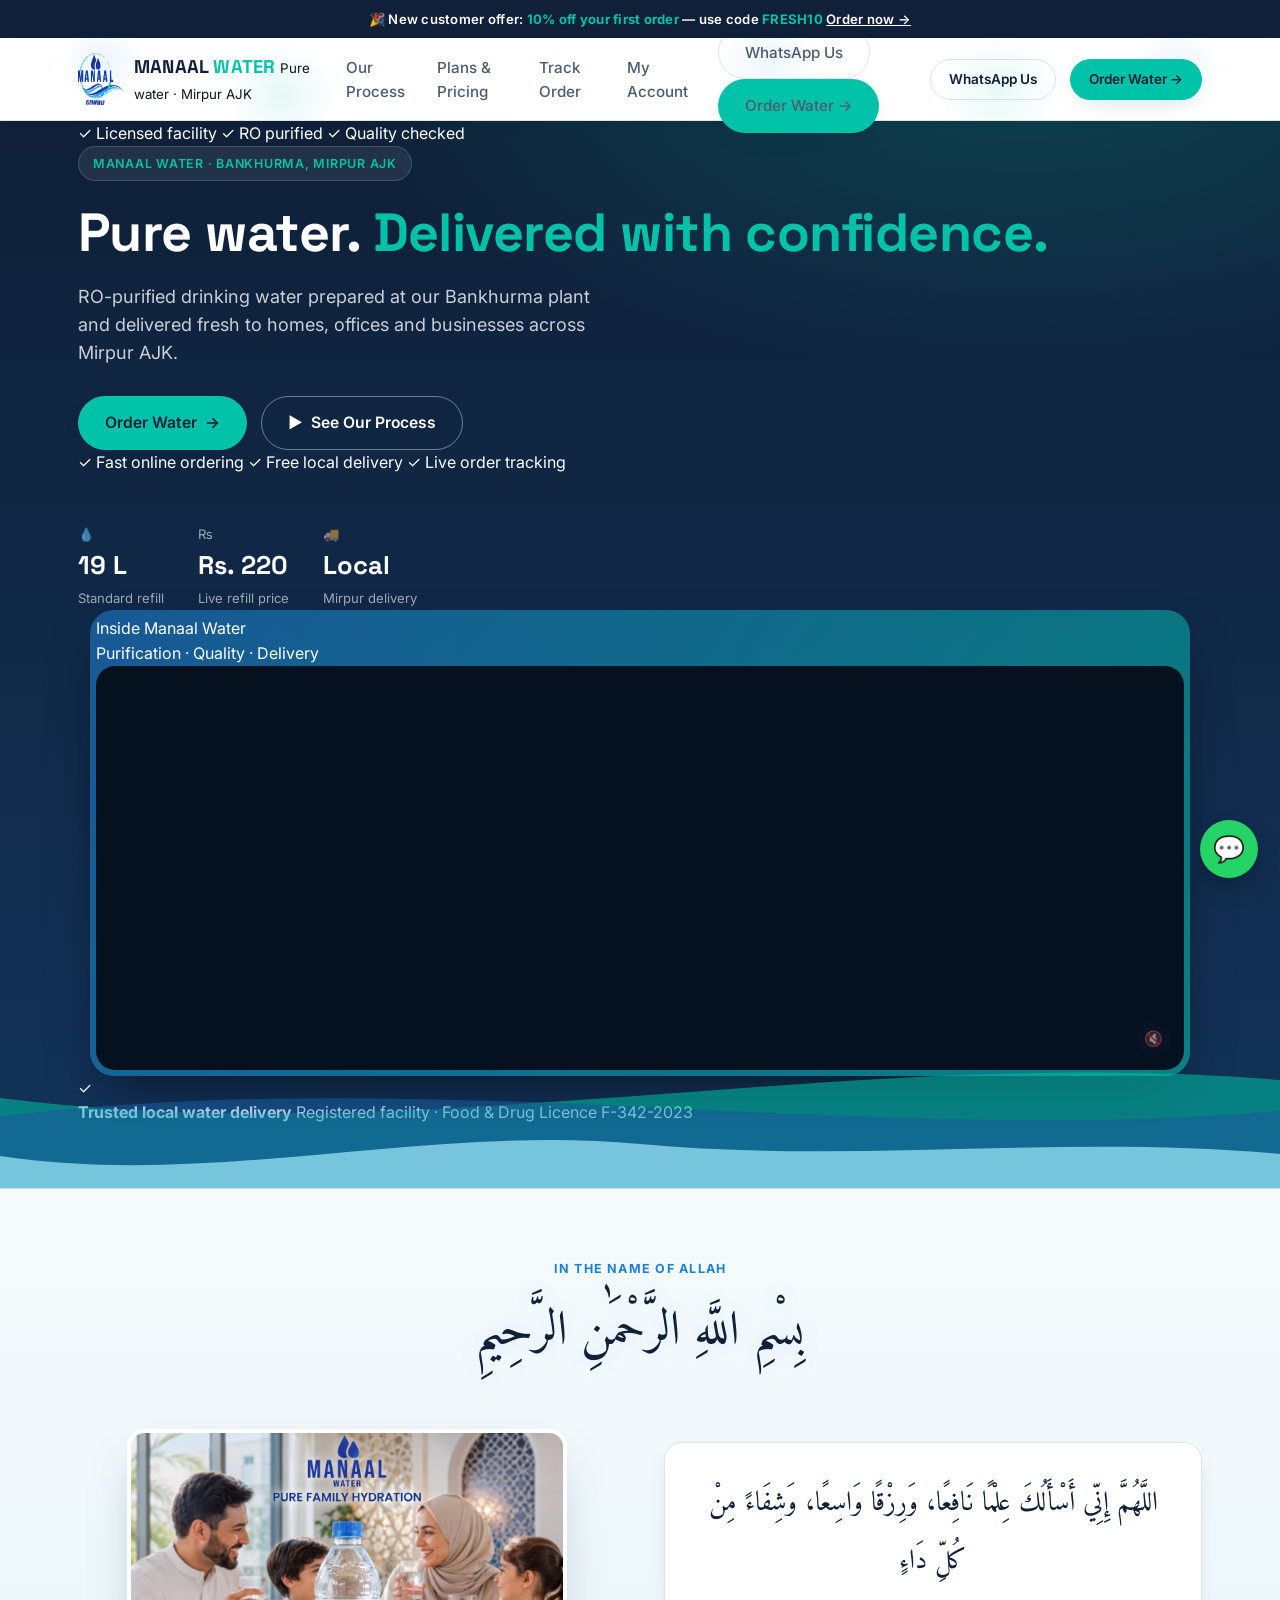
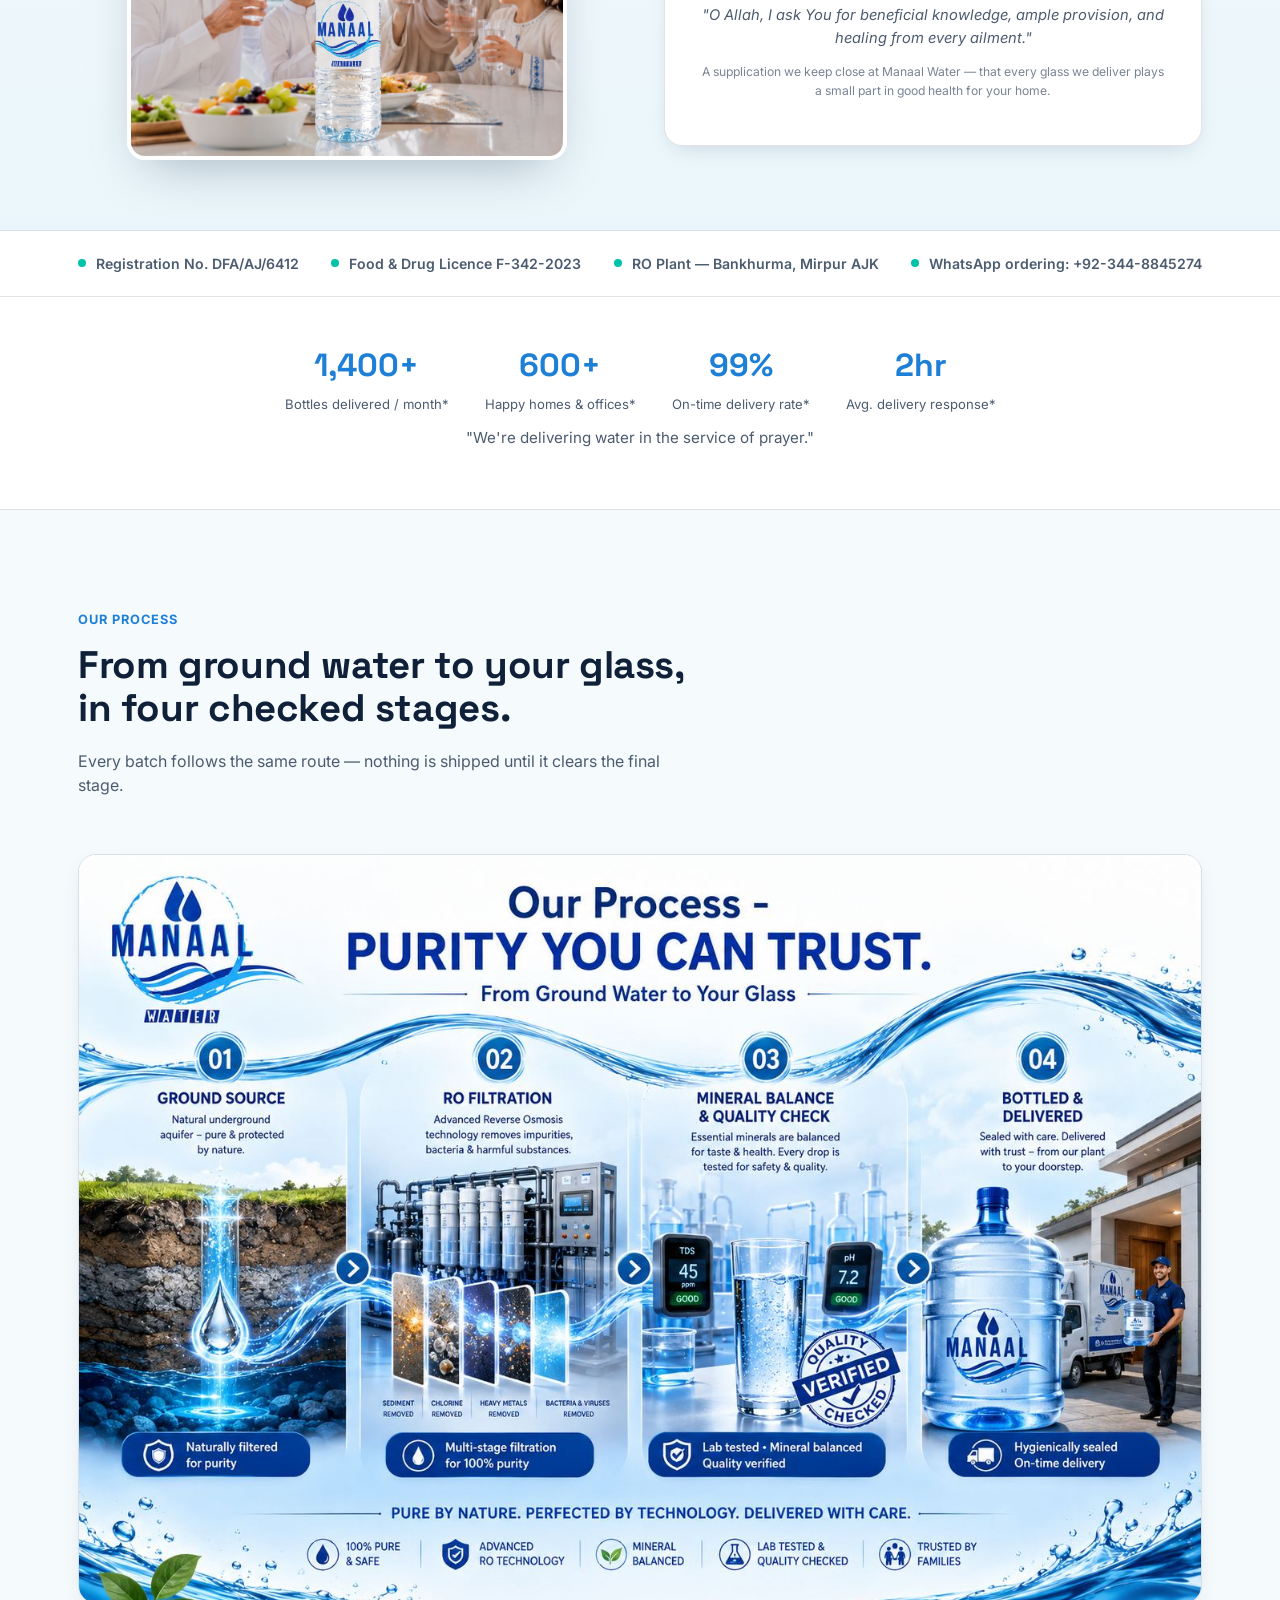
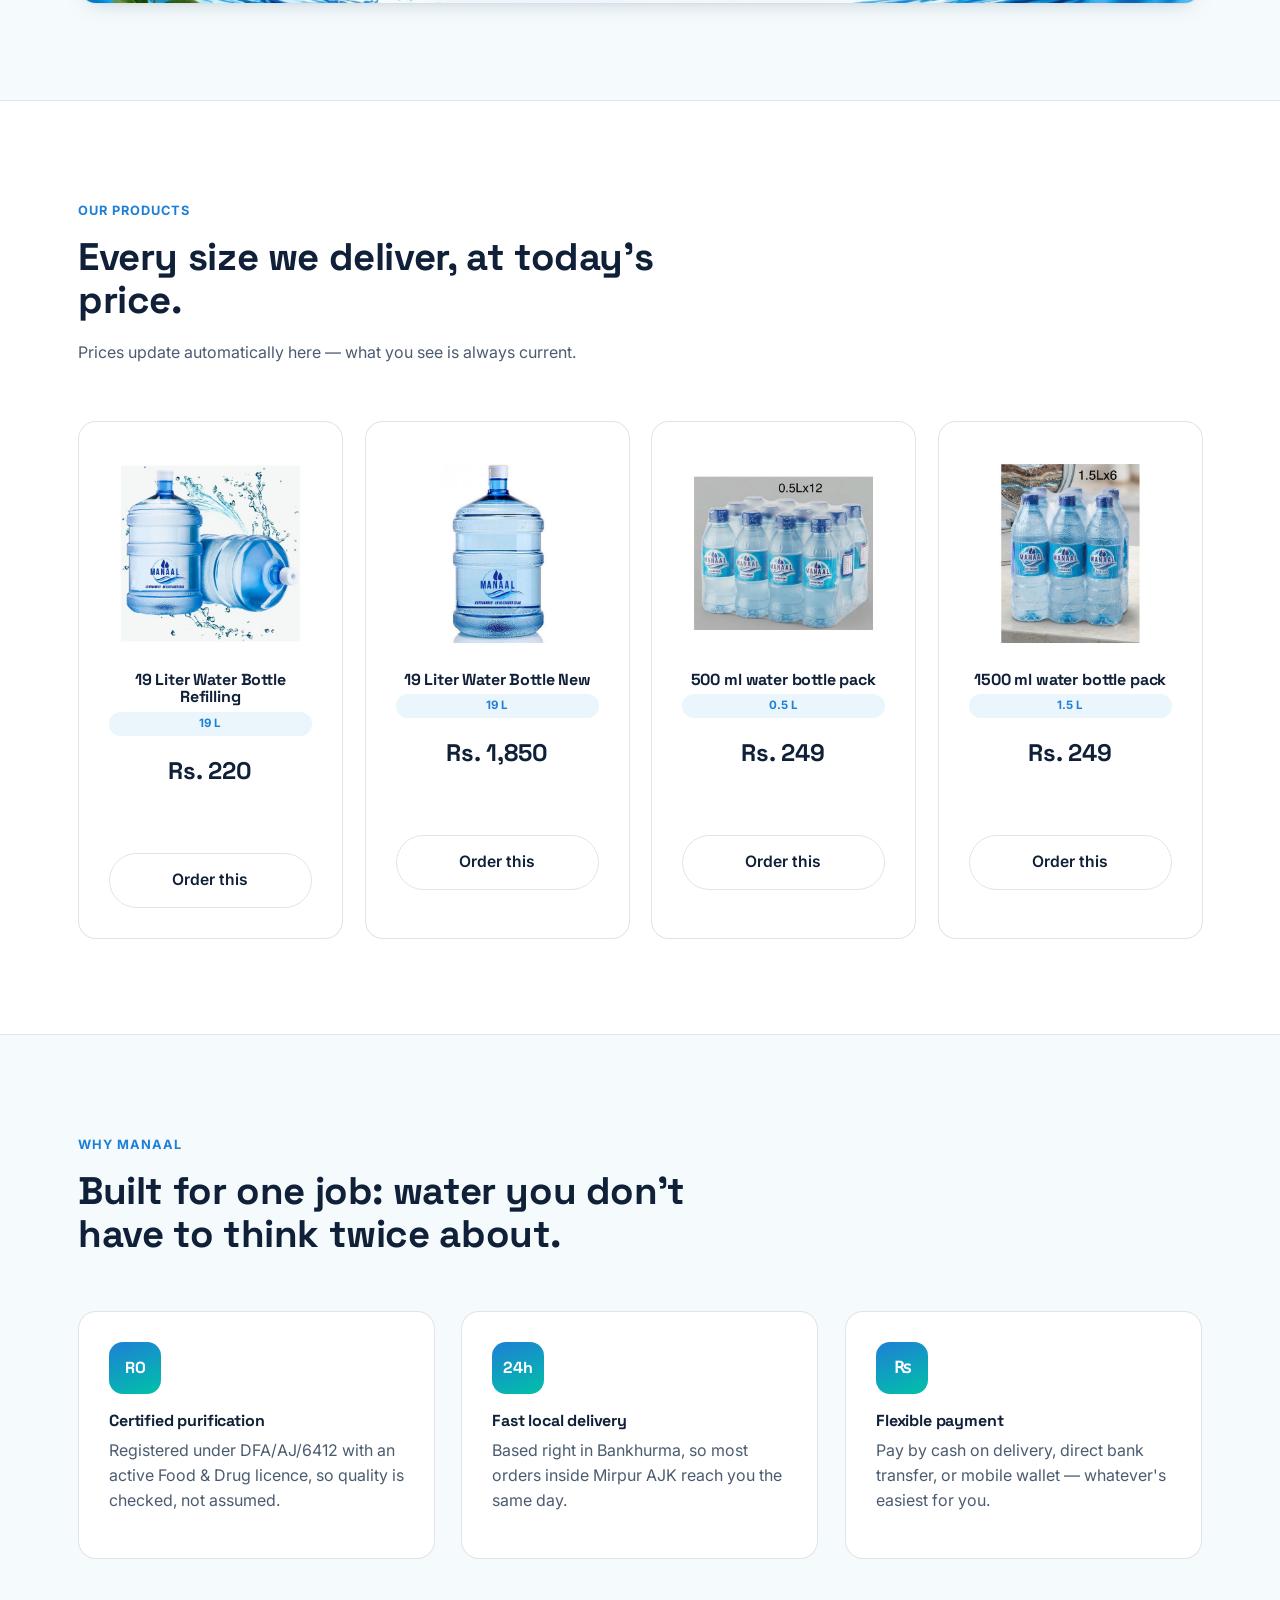
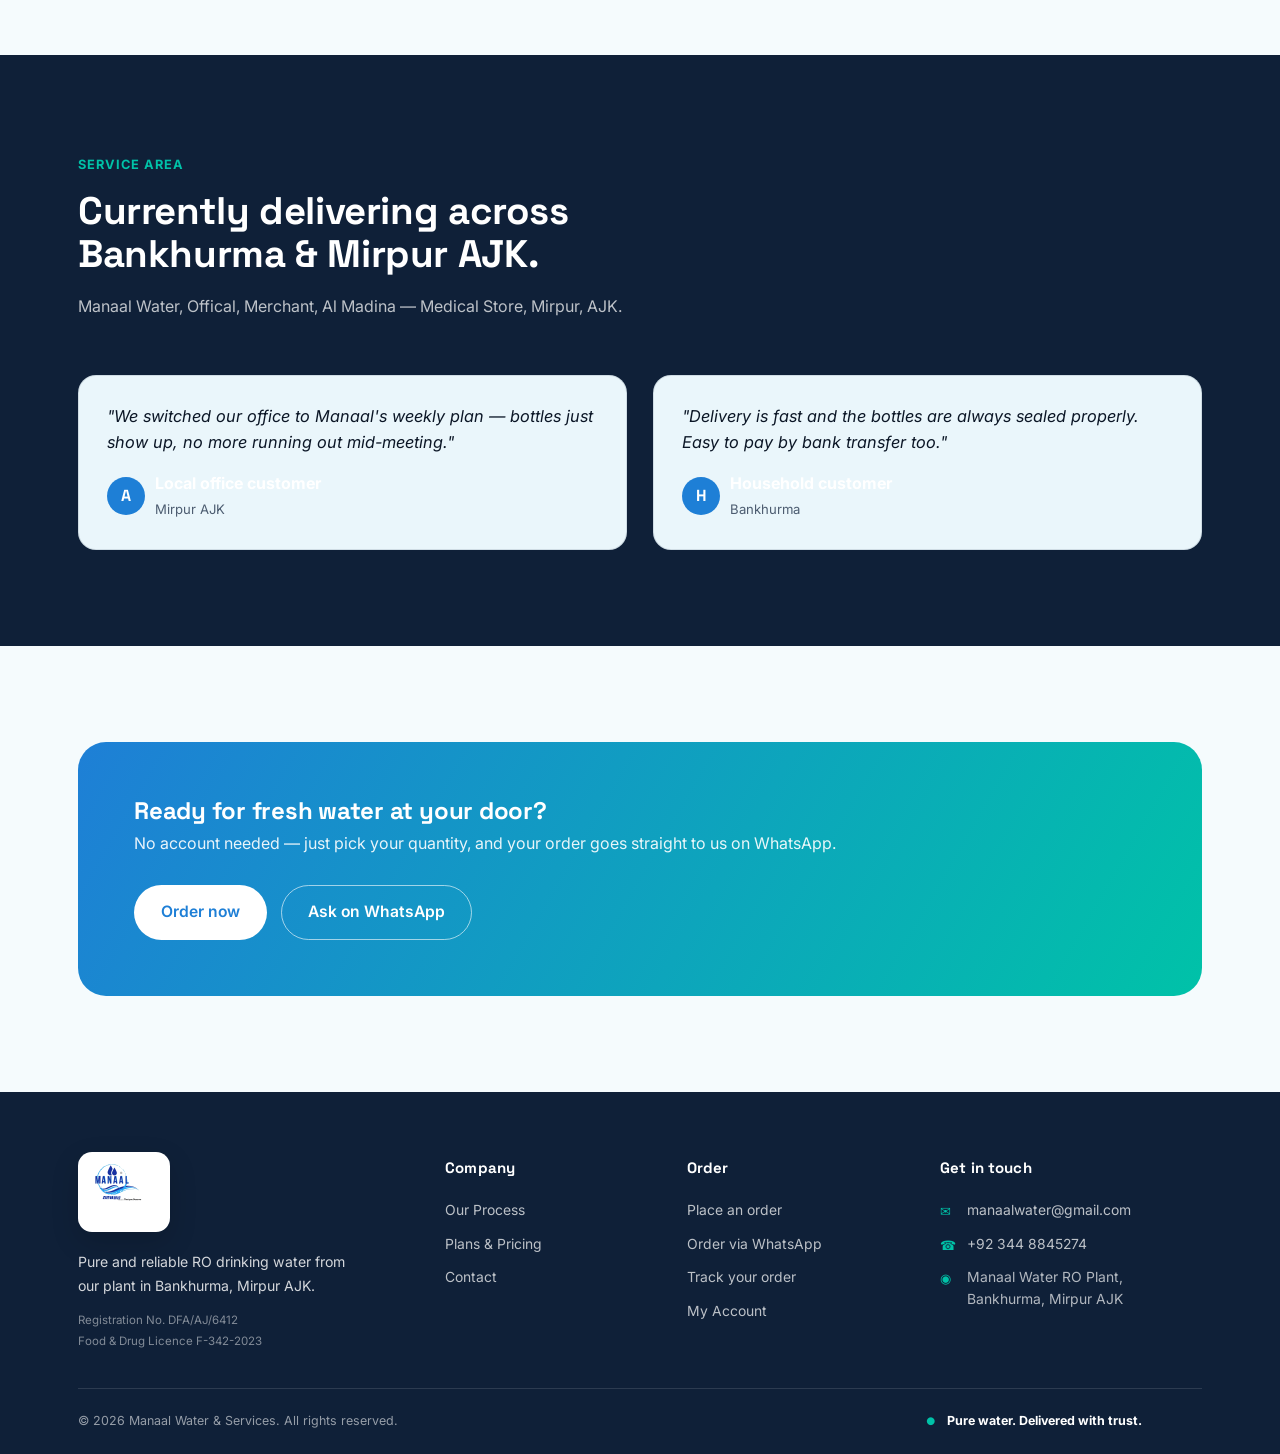
==== index.html @ 50046ff0 "Redesign homepage header and hero" ====
<!DOCTYPE html>
<html lang="en">

<head>

  <meta charset="UTF-8">

  <meta
    name="viewport"
    content="width=device-width, initial-scale=1.0"
  >


  <title>
    Manaal Water | Pure Drinking Water Delivery in Mirpur AJK
  </title>


  <meta
    name="description"
    content="Manaal Water provides RO-purified drinking water, 19 litre bottle refills and convenient doorstep delivery across Bankhurma and Mirpur AJK."
  >


  <meta
    name="keywords"
    content="Manaal Water, drinking water Mirpur, water delivery Mirpur AJK, purified water, 19 litre water bottle, water refill Mirpur"
  >


  <meta
    name="author"
    content="Manaal Water"
  >


  <meta
    name="robots"
    content="index, follow"
  >


  <link
    rel="canonical"
    href="https://manaalwater.com.pk/"
  >



  <!-- Open Graph / Social Sharing -->

  <meta
    property="og:type"
    content="website"
  >


  <meta
    property="og:title"
    content="Manaal Water | Pure Drinking Water Delivery"
  >


  <meta
    property="og:description"
    content="RO-purified drinking water delivered conveniently across Bankhurma and Mirpur AJK."
  >


  <meta
    property="og:url"
    content="https://manaalwater.com.pk/"
  >


  <meta
    property="og:image"
    content="https://manaalwater.com.pk/assets/bottle.jpg"
  >


  <meta
    property="og:site_name"
    content="Manaal Water"
  >



  <!-- Twitter / X -->

  <meta
    name="twitter:card"
    content="summary_large_image"
  >


  <meta
    name="twitter:title"
    content="Manaal Water | Pure Drinking Water Delivery"
  >


  <meta
    name="twitter:description"
    content="Pure drinking water and convenient delivery in Mirpur AJK."
  >


  <meta
    name="twitter:image"
    content="https://manaalwater.com.pk/assets/bottle.jpg"
  >



  <link
    rel="icon"
    href="assets/logo.png"
  >


  <link
    rel="stylesheet"
    href="assets/style.css"
  >


  <link
    rel="manifest"
    href="manifest.json"
  >


  <meta
    name="theme-color"
    content="#0F2038"
  >


  <link
    rel="apple-touch-icon"
    href="assets/icon-192.png"
  >



  <!-- Google tag (gtag.js) -->

  <script
    async
    src="https://www.googletagmanager.com/gtag/js?id=G-J1BEN9EM98"
  ></script>


  <script>

    window.dataLayer =
      window.dataLayer || [];


    function gtag(){

      dataLayer.push(
        arguments
      );

    }


    gtag(
      'js',
      new Date()
    );


    gtag(
      'config',
      'G-J1BEN9EM98'
    );

  </script>



  <script type="application/ld+json">

  {
    "@context": "https://schema.org",
    "@type": "LocalBusiness",
    "name": "Manaal Water",
    "url": "https://manaalwater.com.pk/",
    "image": "https://manaalwater.com.pk/assets/bottle.jpg",
    "email": "mailto:manaalwater@gmail.com",
    "telephone": "+92-344-8845274",
    "description": "Purified drinking water and water bottle delivery service in Mirpur AJK.",

    "areaServed": {
      "@type": "Place",
      "name": "Mirpur AJK"
    },

    "sameAs": []
  }

  </script>

</head>



<body class="home-bg">



  <!-- ==================================================
       PROMOTION BAR
  =================================================== -->

  <div class="promo-bar">

    🎉 New customer offer:

    <strong>
      10% off your first order
    </strong>

    — use code

    <strong>
      FRESH10
    </strong>

    <a href="order.html">
      Order now →
    </a>

  </div>



  <!-- ==================================================
       PREMIUM NAVIGATION
  =================================================== -->

  <nav
    class="nav"
    aria-label="Main navigation"
  >

    <div class="container nav-shell">


      <!-- Brand -->

      <a
        href="index.html"
        class="brand"
        aria-label="Manaal Water home"
      >

        <span class="brand-logo-plate">

          <img
            src="assets/logo.png"
            alt="Manaal Water logo"
          >

        </span>


        <span class="brand-copy">

          <span class="brand-name">
            MANAAL
            <span>WATER</span>
          </span>

          <small>
            Pure water · Mirpur AJK
          </small>

        </span>

      </a>



      <!-- Main links -->

      <ul class="nav-links">


        <li>

          <a
            href="index.html#process"
            class="nav-tip"
            data-tip="See how every bottle is purified"
          >
            Our Process
          </a>

        </li>



        <li>

          <a
            href="index.html#products"
            class="nav-tip"
            data-tip="View bottles, refills and live prices"
          >
            Plans &amp; Pricing
          </a>

        </li>



        <li>

          <a
            href="track-order.html"
            class="nav-tip"
            data-tip="Follow your delivery status live"
          >
            Track Order
          </a>

        </li>



        <li>

          <a
            href="account.html"
            class="nav-tip"
            data-tip="Orders, addresses and your profile"
          >
            My Account
          </a>

        </li>



        <!-- Mobile CTA buttons -->

        <li class="nav-mobile-actions">

          <a
            href="https://wa.me/923448845274"
            target="_blank"
            rel="noopener"
            class="btn btn-outline"
          >
            WhatsApp Us
          </a>


          <a
            href="order.html"
            class="btn btn-primary"
          >
            Order Water →
          </a>

        </li>


      </ul>



      <!-- Desktop action buttons -->

      <div class="nav-actions">


        <a
          href="https://wa.me/923448845274"
          target="_blank"
          rel="noopener"
          class="btn btn-outline btn-sm nav-action-tip"
          data-tip="Chat with our delivery team"
        >
          WhatsApp Us
        </a>


        <a
          href="order.html"
          class="btn btn-primary btn-sm nav-action-tip nav-order-btn"
          data-tip="Place your water order in under a minute"
        >
          Order Water →
        </a>


      </div>



      <!-- Mobile hamburger -->

      <button
        class="nav-toggle"
        aria-label="Toggle menu"
        aria-expanded="false"
        type="button"
      >

        <span></span>
        <span></span>
        <span></span>

      </button>


    </div>

  </nav>



  <!-- ==================================================
       PREMIUM HERO
  =================================================== -->

  <header class="hero">


    <div class="bubbles"></div>



    <div class="container hero-shell">


      <!-- ==============================
           HERO COPY
      =============================== -->

      <div class="hero-copy">


        <div class="hero-trust-row">

          <span class="hero-trust-chip">
            ✓ Licensed facility
          </span>

          <span class="hero-trust-chip">
            ✓ RO purified
          </span>

          <span class="hero-trust-chip">
            ✓ Quality checked
          </span>

        </div>



        <span class="eyebrow">
          Manaal Water · Bankhurma, Mirpur AJK
        </span>



        <h1>

          Pure water.

          <em>
            Delivered with confidence.
          </em>

        </h1>



        <p class="lead">

          RO-purified drinking water prepared at our
          Bankhurma plant and delivered fresh to homes,
          offices and businesses across Mirpur AJK.

        </p>



        <div class="hero-cta">


          <a
            href="order.html"
            class="btn btn-primary hero-primary-cta"
          >

            Order Water

            <span aria-hidden="true">
              →
            </span>

          </a>



          <a
            href="#process"
            class="btn btn-ghost hero-secondary-cta"
          >

            <span
              class="play-dot"
              aria-hidden="true"
            >
              ▶
            </span>

            See Our Process

          </a>


        </div>



        <div class="hero-assurance">

          <span>
            ✓ Fast online ordering
          </span>

          <span>
            ✓ Free local delivery
          </span>

          <span>
            ✓ Live order tracking
          </span>

        </div>



        <!-- Hero mini cards -->

        <div class="hero-stats">


          <div class="hero-stat-card">

            <span class="hero-stat-icon">
              💧
            </span>

            <div>

              <strong>
                19 L
              </strong>

              <span>
                Standard refill
              </span>

            </div>

          </div>



          <div class="hero-stat-card">

            <span class="hero-stat-icon">
              ₨
            </span>

            <div>

              <strong id="heroRefillPrice">
                Rs. 220
              </strong>

              <span>
                Live refill price
              </span>

            </div>

          </div>



          <div class="hero-stat-card">

            <span class="hero-stat-icon">
              🚚
            </span>

            <div>

              <strong>
                Local
              </strong>

              <span>
                Mirpur delivery
              </span>

            </div>

          </div>


        </div>


      </div>



      <!-- ==============================
           PREMIUM VIDEO SHOWCASE
      =============================== -->

      <div class="hero-media">


        <div class="hero-video-outer">


          <div class="hero-video-top">


            <div class="hero-video-label">

              <span class="live-dot"></span>

              Inside Manaal Water

            </div>


            <span class="hero-video-mini">
              Purification · Quality · Delivery
            </span>


          </div>



          <div class="hero-video-frame">


            <video
              autoplay
              muted
              loop
              playsinline
              preload="auto"
              aria-label="Manaal Water product and purification showcase"
              id="heroVideo"
            >

              <source
                src="assets/hero-new.mp4"
                type="video/mp4"
              >

            </video>



            <div class="hero-video-shade"></div>



            <div class="hero-video-overlay">


              <div>

                <span>
                  RO Purified
                </span>

                <strong>
                  Fresh water from our plant
                  to your door
                </strong>

              </div>



              <div class="hero-video-quality">

                <span>
                  ✓ Lab checked
                </span>

                <span>
                  ✓ Hygienically sealed
                </span>

              </div>


            </div>



            <button
              id="heroMuteToggle"
              class="hero-mute-toggle"
              aria-label="Tap to turn sound on"
              type="button"
            >
              🔇
            </button>


          </div>


        </div>



        <!-- Video trust plate -->

        <div class="hero-media-note">


          <span class="hero-note-icon">
            ✓
          </span>


          <div>

            <strong>
              Trusted local water delivery
            </strong>

            <span>
              Registered facility · Food &amp; Drug Licence F-342-2023
            </span>

          </div>


        </div>


      </div>


    </div>



    <!-- Animated water waves -->

    <div
      class="wave-anim-wrap"
      aria-hidden="true"
    >


      <svg
        class="wave-1"
        viewBox="0 0 1440 200"
        preserveAspectRatio="none"
      >

        <path
          d="M0,100 C240,160 480,40 720,80 C960,120 1200,60 1440,100 L1440,200 L0,200 Z"
          fill="#00C2A8"
        />

      </svg>



      <svg
        class="wave-2"
        viewBox="0 0 1440 200"
        preserveAspectRatio="none"
      >

        <path
          d="M0,120 C260,60 500,160 740,110 C980,60 1220,140 1440,110 L1440,200 L0,200 Z"
          fill="#1E7FD6"
        />

      </svg>


    </div>



    <svg
      class="wave-divider"
      viewBox="0 0 1440 64"
      preserveAspectRatio="none"
      aria-hidden="true"
    >

      <path
        d="M0,32 C240,64 480,0 720,20 C960,40 1200,10 1440,30 L1440,64 L0,64 Z"
      ></path>

    </svg>


  </header>



  <!-- ==================================================
       BLESSING
  =================================================== -->

  <section class="blessing">

    <div class="container">


      <span class="blessing-eyebrow">
        In the name of Allah
      </span>


      <div class="bismillah">
        بِسْمِ اللَّهِ الرَّحْمَٰنِ الرَّحِيمِ
      </div>


      <div class="blessing-inner mt-lg">


        <img
          class="family-photo"
          src="assets/family.jpg"
          alt="Family enjoying Manaal Water together at home"
        >


        <div class="dua-card reveal">


          <p class="dua-arabic">
            اللَّهُمَّ إِنِّي أَسْأَلُكَ عِلْمًا نَافِعًا، وَرِزْقًا وَاسِعًا، وَشِفَاءً مِنْ كُلِّ دَاءٍ
          </p>


          <p class="dua-translation">
            "O Allah, I ask You for beneficial knowledge,
            ample provision, and healing from every ailment."
          </p>


          <p class="dua-note">
            A supplication we keep close at Manaal Water —
            that every glass we deliver plays a small part
            in good health for your home.
          </p>


        </div>


      </div>


    </div>

  </section>



  <!-- ==================================================
       TRUST STRIP
  =================================================== -->

  <section class="trust">

    <div class="container">


      <div class="trust-item">

        <span class="dot"></span>

        Registration No. DFA/AJ/6412

      </div>


      <div class="trust-item">

        <span class="dot"></span>

        Food &amp; Drug Licence F-342-2023

      </div>


      <div class="trust-item">

        <span class="dot"></span>

        RO Plant — Bankhurma, Mirpur AJK

      </div>


      <div class="trust-item">

        <span class="dot"></span>

        WhatsApp ordering: +92-344-8845274

      </div>


    </div>

  </section>



  <!-- ==================================================
       BUSINESS STATS
  =================================================== -->

  <section
    style="
      padding:44px 0;
      background:var(--white);
      border-bottom:1px solid var(--line);
    "
  >

    <div class="container stat-pop reveal">


      <div>

        <strong
          data-count-to="1400"
          data-suffix="+"
        >
          0
        </strong>

        <span>
          Bottles delivered / month*
        </span>

      </div>



      <div>

        <strong
          data-count-to="600"
          data-suffix="+"
        >
          0
        </strong>

        <span>
          Happy homes &amp; offices*
        </span>

      </div>



      <div>

        <strong
          data-count-to="99"
          data-suffix="%"
        >
          0
        </strong>

        <span>
          On-time delivery rate*
        </span>

      </div>



      <div>

        <strong
          data-count-to="2"
          data-suffix="hr"
        >
          0
        </strong>

        <span>
          Avg. delivery response*
        </span>

      </div>


    </div>



    <p
      class="center"
      style="
        font-size:.95rem;
        color:var(--ink-soft);
        margin-top:10px;
      "
    >
      "We're delivering water in the service of prayer."
    </p>


  </section>



  <!-- ==================================================
       PROCESS
  =================================================== -->

  <section
    class="section"
    id="process"
  >

    <div class="container">


      <div class="section-head reveal">


        <span class="eyebrow-dark">
          Our Process
        </span>


        <h2>
          From ground water to your glass,
          in four checked stages.
        </h2>


        <p>
          Every batch follows the same route —
          nothing is shipped until it clears
          the final stage.
        </p>


      </div>



      <div class="reveal">

        <img
          src="assets/process-infographic.jpg"
          alt="Manaal Water process: ground source, RO filtration, mineral balance and quality check, bottled and delivered"
          class="process-image"
        >

      </div>


    </div>

  </section>



  <!-- ==================================================
       PRODUCTS
  =================================================== -->

  <section
    class="section"
    id="products"
    style="
      background:var(--white);
      border-top:1px solid var(--line);
      border-bottom:1px solid var(--line);
    "
  >

    <div class="container">


      <div class="section-head reveal">


        <span class="eyebrow-dark">
          Our Products
        </span>


        <h2>
          Every size we deliver,
          at today's price.
        </h2>


        <p>
          Prices update automatically here —
          what you see is always current.
        </p>


      </div>



      <div
        class="grid-4 reveal"
        id="homeProductGrid"
      >


        <div class="card home-product-card">


          <img
            src="assets/product-19l-refill.jpg"
            alt="19 Liter Water Bottle Refilling"
          >


          <h3>
            19 Liter Water Bottle Refilling
          </h3>


          <span class="p-size-tag">
            19 L
          </span>


          <div class="price-row">

            <span class="price">
              Rs. 220
            </span>

          </div>


          <a
            href="order.html"
            class="btn btn-outline btn-block mt-lg"
          >
            Order this
          </a>


        </div>


      </div>


    </div>

  </section>



  <!-- ==================================================
       WHY MANAAL
  =================================================== -->

  <section
    class="section"
    id="why"
  >

    <div class="container">


      <div class="section-head reveal">


        <span class="eyebrow-dark">
          Why Manaal
        </span>


        <h2>
          Built for one job:
          water you don't have to think twice about.
        </h2>


      </div>



      <div class="grid-3 reveal">


        <div class="card">


          <div class="icon-tile">
            RO
          </div>


          <h4>
            Certified purification
          </h4>


          <p>
            Registered under DFA/AJ/6412 with an active
            Food &amp; Drug licence, so quality is checked,
            not assumed.
          </p>


        </div>



        <div class="card">


          <div class="icon-tile">
            24h
          </div>


          <h4>
            Fast local delivery
          </h4>


          <p>
            Based right in Bankhurma, so most orders
            inside Mirpur AJK reach you the same day.
          </p>


        </div>



        <div class="card">


          <div class="icon-tile">
            ₨
          </div>


          <h4>
            Flexible payment
          </h4>


          <p>
            Pay by cash on delivery, direct bank transfer,
            or mobile wallet — whatever's easiest for you.
          </p>


        </div>


      </div>


    </div>

  </section>



  <!-- ==================================================
       SERVICE AREA
  =================================================== -->

  <section
    class="section section-alt"
    id="area"
  >

    <div class="container">


      <div class="section-head reveal">


        <span
          class="eyebrow-dark"
          style="color:var(--aqua);"
        >
          Service Area
        </span>


        <h2>
          Currently delivering across
          Bankhurma &amp; Mirpur AJK.
        </h2>


        <p>
          Manaal Water, Offical, Merchant,
          Al Madina — Medical Store,
          Mirpur, AJK.
        </p>


      </div>



      <div class="grid-2 reveal">


        <div class="quote-card">


          <p class="quote-text">
            "We switched our office to Manaal's weekly plan —
            bottles just show up, no more running out mid-meeting."
          </p>


          <div class="quote-by">


            <div class="avatar">
              A
            </div>


            <div>

              <strong>
                Local office customer
              </strong>

              <br>

              <span
                style="
                  font-size:.82rem;
                  color:var(--ink-soft);
                "
              >
                Mirpur AJK
              </span>

            </div>


          </div>


        </div>



        <div class="quote-card">


          <p class="quote-text">
            "Delivery is fast and the bottles are always
            sealed properly. Easy to pay by bank transfer too."
          </p>


          <div class="quote-by">


            <div class="avatar">
              H
            </div>


            <div>

              <strong>
                Household customer
              </strong>

              <br>

              <span
                style="
                  font-size:.82rem;
                  color:var(--ink-soft);
                "
              >
                Bankhurma
              </span>

            </div>


          </div>


        </div>


      </div>


    </div>

  </section>



  <!-- ==================================================
       CTA
  =================================================== -->

  <section class="section">

    <div class="container">


      <div class="cta-band reveal">


        <div>


          <h2>
            Ready for fresh water at your door?
          </h2>


          <p>
            No account needed — just pick your quantity,
            and your order goes straight to us on WhatsApp.
          </p>


        </div>



        <div
          style="
            display:flex;
            gap:14px;
            flex-wrap:wrap;
          "
        >


          <a
            href="order.html"
            class="btn"
            style="
              background:#fff;
              color:var(--blue);
            "
          >
            Order now
          </a>


          <a
            href="https://wa.me/923448845274"
            target="_blank"
            rel="noopener"
            class="btn btn-ghost"
            style="
              border-color:rgba(255,255,255,.6);
            "
          >
            Ask on WhatsApp
          </a>


        </div>


      </div>


    </div>

  </section>



  <!-- ==================================================
       FOOTER
  =================================================== -->

  <footer>

    <div class="container">


      <div class="footer-grid">


        <!-- Brand / About -->

        <div class="footer-brand">


          <a
            href="index.html"
            class="footer-logo-wrap"
          >

            <img
              src="assets/logo-full.png"
              alt="Manaal Water logo"
              class="footer-logo"
            >

          </a>



          <p class="footer-about">

            Pure and reliable RO drinking water
            from our plant in Bankhurma, Mirpur AJK.

          </p>



          <div class="footer-license">

            <span>
              Registration No. DFA/AJ/6412
            </span>

            <span>
              Food &amp; Drug Licence F-342-2023
            </span>

          </div>


        </div>



        <!-- Company -->

        <div>


          <h5>
            Company
          </h5>


          <ul>


            <li>

              <a href="index.html#process">
                Our Process
              </a>

            </li>


            <li>

              <a href="index.html#products">
                Plans &amp; Pricing
              </a>

            </li>


            <li>

              <a href="contact.html">
                Contact
              </a>

            </li>


          </ul>


        </div>



        <!-- Order -->

        <div>


          <h5>
            Order
          </h5>


          <ul>


            <li>

              <a href="order.html">
                Place an order
              </a>

            </li>


            <li>

              <a
                href="https://wa.me/923448845274"
                target="_blank"
                rel="noopener"
              >
                Order via WhatsApp
              </a>

            </li>


            <li>

              <a href="track-order.html">
                Track your order
              </a>

            </li>


            <li>

              <a href="account.html">
                My Account
              </a>

            </li>


          </ul>


        </div>



        <!-- Contact -->

        <div>


          <h5>
            Get in touch
          </h5>


          <ul class="footer-contact">


            <li>

              <span class="footer-contact-icon">
                ✉
              </span>

              <a href="mailto:manaalwater@gmail.com">
                manaalwater@gmail.com
              </a>

            </li>



            <li>

              <span class="footer-contact-icon">
                ☎
              </span>

              <a href="tel:+923448845274">
                +92 344 8845274
              </a>

            </li>



            <li>

              <span class="footer-contact-icon">
                ◉
              </span>

              <span>
                Manaal Water RO Plant,
                <br>
                Bankhurma, Mirpur AJK
              </span>

            </li>


          </ul>


        </div>


      </div>



      <div class="footer-bottom">


        <span>
          © 2026 Manaal Water &amp; Services.
          All rights reserved.
        </span>


        <span class="footer-tagline">
          Pure water. Delivered with trust.
        </span>


      </div>


    </div>

  </footer>



  <!-- Floating WhatsApp -->

  <a
    href="https://wa.me/923448845274"
    class="float-whatsapp"
    aria-label="Chat on WhatsApp"
    target="_blank"
    rel="noopener"
  >
    💬
  </a>



  <!-- Mobile sticky order bar -->

  <div class="sticky-order-bar">

    <span>
      Ready when you are 💧
    </span>

    <a
      href="order.html"
      class="btn btn-primary btn-sm"
    >
      Order Now
    </a>

  </div>



  <script src="assets/app.js"></script>


</body>

</html>
---- assets/style.css ----
/* =========================================================
   MANAAL WATER — design tokens
   Palette: Deep Current #12233F, Manaal Blue #1E7FD6,
            Spring Aqua #00C2A8, Foam #EAF6FB, Mineral Gold #E3A93E
   Type: 'Space Grotesk' (display) + 'Inter' (body/UI)
   Signature: the "four-stage water line" — a continuous wave
   path that literally runs through the page and marks the
   Ground → Filter → Balance → Deliver process.
   ========================================================= */

@import url('https://fonts.googleapis.com/css2?family=Space+Grotesk:wght@500;600;700&family=Inter:wght@400;500;600;700&family=Amiri:wght@400;700&display=swap');

:root{
  --deep:      #0F2038;
  --deep-2:    #12335A;
  --blue:      #1E7FD6;
  --aqua:      #00C2A8;
  --foam:      #EAF6FB;
  --foam-2:    #F5FBFD;
  --gold:      #E3A93E;
  --ink:       #0B1626;
  --ink-soft:  #4C5C70;
  --line:      rgba(15,32,56,0.12);
  --white:     #ffffff;

  --font-display: 'Space Grotesk', sans-serif;
  --font-body: 'Inter', sans-serif;

  --radius: 18px;
  --radius-sm: 10px;
  --shadow: 0 20px 50px -20px rgba(15,32,56,0.35);
  --shadow-sm: 0 8px 24px -12px rgba(15,32,56,0.25);
  --container: 1180px;
}

*,*::before,*::after{ box-sizing:border-box; }
html{ scroll-behavior:smooth; }
body{
  margin:0;
  font-family:var(--font-body);
  color:var(--ink);
  background:var(--foam-2);
  line-height:1.55;
  -webkit-font-smoothing:antialiased;
}
img{ max-width:100%; display:block; }
a{ color:inherit; text-decoration:none; }
ul{ margin:0; padding:0; list-style:none; }
h1,h2,h3,h4{
  font-family:var(--font-display);
  color:var(--deep);
  margin:0 0 .5em;
  line-height:1.12;
  letter-spacing:-0.01em;
}
p{ margin:0 0 1em; color:var(--ink-soft); }
.container{ max-width:var(--container); margin:0 auto; padding:0 28px; }
section{ position:relative; }

/* Reduced motion */
@media (prefers-reduced-motion: reduce){
  *{ animation-duration:0.001ms !important; animation-iteration-count:1 !important; transition-duration:0.001ms !important; scroll-behavior:auto !important; }
}

/* -------------------- Buttons -------------------- */
.btn{
  display:inline-flex; align-items:center; justify-content:center; gap:8px;
  padding:14px 26px; border-radius:999px; font-weight:600; font-size:0.98rem;
  cursor:pointer; border:1.5px solid transparent; transition:transform .18s ease, box-shadow .18s ease, background .18s ease;
  white-space:nowrap;
}
.btn:focus-visible{ outline:3px solid var(--gold); outline-offset:2px; }
.btn-primary{ background:var(--aqua); color:var(--deep); box-shadow:var(--shadow-sm); }
.btn-primary:hover{ transform:translateY(-2px); box-shadow:0 14px 30px -10px rgba(0,194,168,.55); }
.btn-ghost{ background:transparent; border-color:rgba(255,255,255,.4); color:var(--white); }
.btn-ghost:hover{ background:rgba(255,255,255,.12); }
.btn-outline{ background:transparent; border-color:var(--line); color:var(--deep); }
.btn-outline:hover{ border-color:var(--blue); color:var(--blue); }
.btn-block{ width:100%; }
.btn-sm{ padding:9px 18px; font-size:.85rem; }

/* -------------------- Nav -------------------- */
.nav{
  position:sticky; top:0; z-index:50;
  background:
    radial-gradient(circle at 8% 30%, rgba(30,127,214,.08) 0, transparent 45px),
    radial-gradient(circle at 22% 70%, rgba(0,194,168,.10) 0, transparent 55px),
    radial-gradient(circle at 60% 25%, rgba(30,127,214,.07) 0, transparent 50px),
    radial-gradient(circle at 78% 65%, rgba(0,194,168,.09) 0, transparent 60px),
    radial-gradient(circle at 92% 35%, rgba(30,127,214,.08) 0, transparent 45px),
    #ffffff;
  backdrop-filter:blur(10px);
  border-bottom:1px solid var(--line);
  box-shadow:0 2px 14px -8px rgba(15,32,56,.15);
}
.nav .container{ display:flex; align-items:center; justify-content:space-between; height:82px; }
.brand{ display:flex; align-items:center; gap:10px; }
.brand img{ height:52px; width:auto; }
.brand-name{ font-family:var(--font-display); font-weight:700; color:var(--deep); font-size:1.15rem; letter-spacing:.01em; }
.brand-name span{ color:var(--aqua); }
.nav-links{ display:flex; align-items:center; gap:30px; }
.nav-links a{ color:var(--ink-soft); font-weight:500; font-size:.95rem; transition:color .15s; }
.nav-links a:hover{ color:var(--blue); }
.nav-actions{ display:flex; align-items:center; gap:14px; }
.nav-actions .btn-outline{ border-color:var(--line); color:var(--deep); }
.nav-toggle{ display:none; background:none; border:none; color:var(--deep); font-size:1.5rem; cursor:pointer; }

@media (max-width:900px){
  .nav-links{ position:absolute; top:82px; left:0; right:0; background:#fff; flex-direction:column; align-items:flex-start; gap:0; padding:8px 28px 20px; border-bottom:1px solid var(--line); display:none; }
  .nav-links.open{ display:flex; }
  .nav-links a{ width:100%; padding:12px 0; border-bottom:1px solid var(--line); }
  .nav-toggle{ display:block; }
  .nav-actions .btn-outline{ display:none; }
}

/* -------------------- Hero -------------------- */
.hero{
  background:radial-gradient(1200px 600px at 80% -10%, rgba(0,194,168,.25), transparent 60%), linear-gradient(180deg, var(--deep) 0%, var(--deep-2) 100%);
  color:var(--white);
  padding:0;
  overflow:hidden;
}
.hero-grid{ display:block; padding-bottom:60px; padding-top:36px; max-width:720px; }
.eyebrow{ display:inline-flex; align-items:center; gap:8px; background:rgba(255,255,255,.08); border:1px solid rgba(255,255,255,.16); padding:7px 14px; border-radius:999px; font-size:.78rem; letter-spacing:.06em; text-transform:uppercase; color:var(--aqua); font-weight:600; margin-bottom:22px; }
.hero h1{ color:var(--white); font-size:clamp(2.3rem, 4.2vw, 3.6rem); margin-bottom:18px; }
.hero h1 em{ font-style:normal; color:var(--aqua); }
.hero p.lead{ color:rgba(255,255,255,.78); font-size:1.13rem; max-width:520px; }
.hero-cta{ display:flex; gap:14px; margin-top:30px; flex-wrap:wrap; }
.hero-stats{ display:flex; gap:34px; margin-top:46px; flex-wrap:wrap; }
.hero-stats div strong{ display:block; font-family:var(--font-display); font-size:1.6rem; color:var(--white); }
.hero-stats div span{ color:rgba(255,255,255,.6); font-size:.82rem; }

/* Full-width video banner, Facebook-cover style, sitting above the headline */
.hero-video-banner{ position:relative; width:100%; z-index:2; padding:18px 18px 0; }
.hero-video-outer{
  position:relative; width:100%; max-width:1100px; margin:0 auto;
  padding:6px; border-radius:24px;
  background:linear-gradient(120deg, rgba(30,127,214,.55), rgba(0,194,168,.55));
  box-shadow:0 25px 55px -20px rgba(0,0,0,.6);
}
.hero-video-frame{
  position:relative; width:100%; aspect-ratio:16/9; max-height:404px;
  overflow:hidden; background:#06111f; border-radius:19px;
}
.hero-video-frame video{
  display:block; width:100%; height:100%; object-fit:cover;
}
.hero-mute-toggle{
  position:absolute; right:14px; bottom:14px; z-index:3;
  width:34px; height:34px; border-radius:50%; border:none; cursor:pointer;
  background:rgba(15,32,56,.4); color:#fff; font-size:.95rem;
  display:flex; align-items:center; justify-content:center;
  opacity:.55; transition:opacity .2s, background .2s;
}
.hero-mute-toggle:hover{ opacity:1; background:rgba(15,32,56,.65); }
@media (max-width:900px){
  .hero-grid{ max-width:100%; }
  .hero-video-banner{ padding:14px 14px 0; }
  .hero-video-frame{ max-height:260px; }
}
.jar{
  position:relative; margin:0 auto; width:min(320px, 100%); aspect-ratio:3/4;
  border-radius:150px 150px 26px 26px; background:linear-gradient(180deg, rgba(255,255,255,.06), rgba(255,255,255,.02));
  border:1px solid rgba(255,255,255,.18); overflow:hidden; box-shadow:var(--shadow);
}
.jar-fill{ position:absolute; left:0; right:0; bottom:0; height:62%; background:linear-gradient(180deg, var(--blue), var(--aqua)); }
.jar-wave{ position:absolute; left:-10%; width:120%; top:-18px; opacity:.9; }
.jar-label{ position:absolute; inset:auto 0 26px 0; text-align:center; color:var(--white); font-family:var(--font-display); font-weight:600; letter-spacing:.04em; }

/* wave divider — the signature element threading the process */
.wave-divider{ display:block; width:100%; height:64px; margin-top:-1px; }
.wave-divider path{ fill:var(--foam-2); }
.wave-divider.flip path{ fill:var(--deep); }

/* -------------------- Trust bar -------------------- */
.trust{ background:var(--white); border-bottom:1px solid var(--line); }
.trust .container{ display:flex; flex-wrap:wrap; gap:26px; align-items:center; justify-content:space-between; padding-top:22px; padding-bottom:22px; }
.trust-item{ display:flex; align-items:center; gap:10px; color:var(--ink-soft); font-size:.88rem; font-weight:600; }
.trust-item .dot{ width:8px; height:8px; border-radius:50%; background:var(--aqua); }

/* -------------------- Section heads -------------------- */
.section{ padding:96px 0; }
.section-head{ max-width:620px; margin-bottom:56px; }
.section-head .eyebrow-dark{ display:inline-block; color:var(--blue); font-weight:700; font-size:.8rem; letter-spacing:.08em; text-transform:uppercase; margin-bottom:14px; }
.section-head h2{ font-size:clamp(1.8rem, 3vw, 2.5rem); }
.section-alt{ background:var(--deep); color:var(--white); }
.section-alt h2, .section-alt h3{ color:var(--white); }
.section-alt p{ color:rgba(255,255,255,.72); }

/* -------------------- Process (the water line) -------------------- */
.process-line{ position:relative; display:grid; grid-template-columns:repeat(4,1fr); gap:24px; }
.process-image{
  width:100%; height:auto; display:block; border-radius:var(--radius);
  box-shadow:var(--shadow-sm); border:1px solid var(--line);
}
@media (max-width:640px){
  .process-image{ border-radius:14px; }
}
.process-line::before{
  content:""; position:absolute; top:34px; left:6%; right:6%; height:2px;
  background:repeating-linear-gradient(90deg, var(--aqua) 0 10px, transparent 10px 18px);
}
.process-step{ position:relative; padding-top:4px; }
.process-num{
  width:68px; height:68px; border-radius:50%; background:var(--white); border:2px solid var(--aqua);
  display:flex; align-items:center; justify-content:center; font-family:var(--font-display); font-weight:700; color:var(--blue); font-size:1.2rem;
  margin-bottom:20px; position:relative; z-index:1; box-shadow:var(--shadow-sm);
}
.process-step h4{ font-size:1.05rem; margin-bottom:8px; }
.process-step p{ font-size:.93rem; }

@media (max-width:820px){
  .process-line{ grid-template-columns:1fr; gap:34px; }
  .process-line::before{ display:none; }
}

/* -------------------- Cards / products -------------------- */
.grid-3{ display:grid; grid-template-columns:repeat(3,1fr); gap:26px; }
.grid-2{ display:grid; grid-template-columns:repeat(2,1fr); gap:26px; }
.grid-4{ display:grid; grid-template-columns:repeat(4,1fr); gap:22px; }
@media (max-width:1100px){ .grid-4{ grid-template-columns:repeat(2,1fr); } }
@media (max-width:900px){ .grid-3{ grid-template-columns:1fr 1fr; } }
@media (max-width:640px){ .grid-3,.grid-2,.grid-4{ grid-template-columns:1fr; } }

.card{
  background:var(--white); border:1px solid var(--line); border-radius:var(--radius);
  padding:30px; transition:transform .2s ease, box-shadow .2s ease;
}
.card:hover{ transform:translateY(-4px); box-shadow:var(--shadow-sm); }

.product-card{ display:flex; flex-direction:column; }
.product-card .tag{ align-self:flex-start; background:var(--foam); color:var(--blue); font-size:.72rem; font-weight:700; letter-spacing:.05em; text-transform:uppercase; padding:5px 12px; border-radius:999px; margin-bottom:16px; }
.product-card.featured{ border-color:var(--aqua); box-shadow:0 0 0 3px rgba(0,194,168,.12); }
.price-row{ display:flex; align-items:baseline; gap:8px; margin:14px 0 6px; }
.price{ font-family:var(--font-display); font-size:2.1rem; color:var(--deep); font-weight:700; }
.price-unit{ color:var(--ink-soft); font-size:.9rem; }
.feature-list li{ display:flex; gap:10px; align-items:flex-start; font-size:.92rem; color:var(--ink-soft); padding:6px 0; }
.feature-list li::before{ content:"✓"; color:var(--aqua); font-weight:700; }

/* feature icon tiles */
.icon-tile{
  width:52px; height:52px; border-radius:14px; display:flex; align-items:center; justify-content:center;
  background:linear-gradient(160deg, var(--blue), var(--aqua)); color:#fff; margin-bottom:18px;
  font-family:var(--font-display); font-weight:700;
}

/* -------------------- Testimonials / area -------------------- */
.quote-card{ background:var(--foam); border-radius:var(--radius); padding:28px; border:1px solid var(--line); }
.quote-card p.quote-text{ color:var(--ink); font-size:1.02rem; font-style:italic; }
.quote-by{ display:flex; align-items:center; gap:10px; margin-top:16px; }
.avatar{ width:38px; height:38px; border-radius:50%; background:var(--blue); color:#fff; display:flex; align-items:center; justify-content:center; font-weight:700; font-family:var(--font-display); }

/* -------------------- CTA band -------------------- */
.cta-band{
  background:linear-gradient(120deg, var(--blue), var(--aqua)); color:var(--white);
  border-radius:28px; padding:56px; display:flex; align-items:center; justify-content:space-between; gap:30px; flex-wrap:wrap;
}
.cta-band h2{ color:var(--white); margin-bottom:6px; }
.cta-band p{ color:rgba(255,255,255,.9); margin-bottom:0; }

/* -------------------- Footer -------------------- */

footer{
  background:var(--deep);
  color:rgba(255,255,255,.76);
  padding:60px 0 24px;
}


/* Main grid */

.footer-grid{
  display:grid;
  grid-template-columns:1.4fr .85fr .9fr 1.15fr;
  gap:48px;
  padding-bottom:38px;
  border-bottom:1px solid rgba(255,255,255,.12);
}


/* -------------------- Brand -------------------- */

.footer-brand{
  max-width:310px;
}


/* White plate fixes the dark PNG problem */

.footer-logo-wrap{
  display:inline-flex;
  align-items:center;
  justify-content:center;

  background:#fff;

  padding:8px 14px;

  border-radius:14px;

  margin-bottom:18px;

  box-shadow:
    0 10px 28px
    rgba(0,0,0,.16);

  transition:
    transform .2s ease,
    box-shadow .2s ease;
}


.footer-logo-wrap:hover{
  transform:translateY(-2px);

  box-shadow:
    0 14px 32px
    rgba(0,0,0,.22);
}


.footer-logo{
  display:block;

  height:64px;

  width:auto;

  max-width:190px;

  object-fit:contain;
}


.footer-about{
  max-width:290px;

  margin:0;

  font-size:.88rem;

  line-height:1.7;

  color:rgba(255,255,255,.82);
}


.footer-license{
  display:flex;
  flex-direction:column;

  gap:4px;

  margin-top:14px;

  font-size:.72rem;

  line-height:1.5;

  color:rgba(255,255,255,.48);
}


/* -------------------- Headings -------------------- */

.footer-grid h5{
  margin:4px 0 15px;

  color:#fff;

  font-family:var(--font-display);

  font-size:.94rem;

  font-weight:800;

  letter-spacing:.01em;
}


/* -------------------- Lists -------------------- */

.footer-grid ul{
  list-style:none;
  margin:0;
  padding:0;
}


.footer-grid li{
  padding:6px 0;

  font-size:.87rem;

  line-height:1.55;

  color:rgba(255,255,255,.68);
}


.footer-grid a{
  color:rgba(255,255,255,.72);

  text-decoration:none;

  transition:
    color .2s ease,
    transform .2s ease;
}


.footer-grid a:hover{
  color:var(--aqua);
}


/* -------------------- Contact -------------------- */

.footer-contact li{
  display:flex;

  align-items:flex-start;

  gap:9px;
}


.footer-contact-icon{
  display:inline-flex;

  width:18px;

  flex:0 0 18px;

  color:var(--aqua);

  font-size:.82rem;

  margin-top:1px;
}


/* -------------------- Bottom -------------------- */

.footer-bottom{
  display:flex;

  justify-content:space-between;

  align-items:center;

  gap:20px;

  padding-top:22px;

  font-size:.78rem;

  color:rgba(255,255,255,.56);

  flex-wrap:wrap;
}


.footer-tagline{
  color:#fff;
  font-weight:700;
  padding-right:60px;
}

.footer-tagline::before{
  content:"●";
  color:var(--aqua);
  font-size:.65rem;
  margin-right:8px;
  vertical-align:middle;
}


/* -------------------- Tablet -------------------- */

@media (max-width:900px){

  .footer-grid{
    grid-template-columns:1fr 1fr;

    gap:34px 50px;
  }

}


/* -------------------- Mobile -------------------- */

@media (max-width:600px){

  footer{
    padding:44px 0 22px;
  }


  .footer-grid{
    grid-template-columns:1fr;

    gap:30px;

    padding-bottom:30px;
  }


  .footer-brand{
    max-width:none;
  }


  .footer-logo-wrap{
    padding:9px 14px;
  }


  .footer-logo{
    height:48px;

    max-width:175px;
  }


  .footer-bottom{
    flex-direction:column;

    align-items:flex-start;

    gap:8px;
  }


  .footer-tagline{
    padding-right:60px;
  }

}

/* -------------------- Forms (order / account) -------------------- */
.form-shell{
  background:var(--white); border:1px solid var(--line); border-radius:var(--radius);
  padding:36px; box-shadow:var(--shadow-sm);
}
.field{ margin-bottom:18px; }
.field label{ display:block; font-size:.85rem; font-weight:600; color:var(--deep); margin-bottom:6px; }
.field input, .field select, .field textarea{
  width:100%; padding:12px 14px; border-radius:var(--radius-sm); border:1.5px solid var(--line);
  font-family:var(--font-body); font-size:.95rem; background:var(--foam-2); transition:border-color .15s;
}
.field input:focus, .field select:focus, .field textarea:focus{ outline:none; border-color:var(--blue); background:#fff; }
.field-row{ display:grid; grid-template-columns:1fr 1fr; gap:16px; }
@media (max-width:560px){ .field-row{ grid-template-columns:1fr; } }

.pay-options{ display:grid; grid-template-columns:repeat(2,1fr); gap:14px; }
@media (max-width:560px){ .pay-options{ grid-template-columns:1fr; } }
.pay-option{
  border:1.5px solid var(--line); border-radius:var(--radius-sm); padding:16px; cursor:pointer;
  display:flex; gap:12px; align-items:flex-start; transition:border-color .15s, background .15s;
}
.pay-option input{ margin-top:3px; accent-color:var(--blue); }
.pay-option strong{ display:block; font-size:.92rem; color:var(--deep); }
.pay-option span{ font-size:.8rem; color:var(--ink-soft); }
.pay-option:has(input:checked){ border-color:var(--blue); background:var(--foam); }

.summary-box{ background:var(--foam); border-radius:var(--radius-sm); padding:20px; }
.summary-row{ display:flex; justify-content:space-between; font-size:.9rem; padding:6px 0; color:var(--ink-soft); }
.summary-row.total{ font-weight:700; color:var(--deep); font-size:1.05rem; border-top:1px dashed var(--line); margin-top:6px; padding-top:12px; }

.tabbar{ display:flex; border-bottom:2px solid var(--line); margin-bottom:28px; }
.tabbar button{ flex:1; background:none; border:none; padding:14px 0; font-weight:600; color:var(--ink-soft); cursor:pointer; border-bottom:2px solid transparent; margin-bottom:-2px; font-family:var(--font-body); font-size:.95rem; }
.tabbar button.active{ color:var(--blue); border-color:var(--blue); }

.badge-note{ display:flex; gap:10px; background:var(--foam); border:1px solid var(--line); border-radius:var(--radius-sm); padding:14px 16px; font-size:.85rem; color:var(--ink-soft); }

/* -------------------- Product picker (Order page) -------------------- */
.product-grid{ display:grid; grid-template-columns:repeat(2,1fr); gap:14px; }
@media (max-width:560px){ .product-grid{ grid-template-columns:1fr; } }
.product-option{
  position:relative;
  border:1.5px solid var(--line); border-radius:var(--radius-sm); padding:12px;
  display:flex; gap:12px; align-items:center; transition:border-color .15s, background .15s;
  background:#fff;
}
.product-option.has-qty{ border-color:var(--blue); background:var(--foam); }
.product-option img{ width:56px; height:56px; object-fit:contain; border-radius:8px; background:var(--foam-2); flex-shrink:0; }
.product-option .p-info{ flex:1; min-width:0; }
.product-option .p-info strong{ display:block; font-size:.85rem; color:var(--deep); line-height:1.3; }
.product-option .p-info .p-size{ font-size:.74rem; color:var(--ink-soft); }
.product-option .p-price{ font-size:.85rem; font-weight:700; color:var(--deep); white-space:nowrap; margin-bottom:6px; }
.product-option .p-price .strike{ text-decoration:line-through; color:var(--ink-soft); font-weight:400; font-size:.74rem; margin-right:4px; }
.product-option .p-right{ display:flex; flex-direction:column; align-items:flex-end; gap:6px; }
.cart-stepper{ display:flex; align-items:center; gap:8px; }
.cart-stepper button{
  width:26px; height:26px; border-radius:50%; border:1.5px solid var(--line); background:#fff;
  color:var(--blue); font-weight:700; cursor:pointer; display:flex; align-items:center; justify-content:center; font-size:.9rem;
  line-height:1;
}
.cart-stepper button:hover{ border-color:var(--blue); }
.cart-stepper .cart-qty{ min-width:18px; text-align:center; font-weight:700; color:var(--deep); font-size:.9rem; }
.product-option .offer-tag{ display:inline-block; background:var(--gold); color:var(--deep); font-size:.62rem; font-weight:700; padding:1px 7px; border-radius:999px; margin-left:6px; vertical-align:middle; }

/* -------------------- Homepage live product cards -------------------- */
.home-product-card{ text-align:center; display:flex; flex-direction:column; }
.home-product-card img{ width:100%; aspect-ratio:1/1; object-fit:contain; background:var(--foam-2); border-radius:var(--radius-sm); margin-bottom:16px; }
.home-product-card h3{ font-size:1rem; margin-bottom:6px; }
.home-product-card .p-size-tag{ display:inline-block; background:var(--foam); color:var(--blue); font-size:.72rem; font-weight:700; padding:3px 10px; border-radius:999px; margin-bottom:10px; }
.home-product-card .price-row{ justify-content:center; margin:6px 0 4px; }
.home-product-card .price{ font-size:1.5rem; }
.home-product-card .strike{ text-decoration:line-through; color:var(--ink-soft); font-weight:400; font-size:.85rem; margin-right:6px; }
.home-product-card .offer-tag{ display:inline-block; background:var(--gold); color:var(--deep); font-size:.65rem; font-weight:700; padding:2px 9px; border-radius:999px; margin-left:6px; vertical-align:middle; }

.page-hero{ background:var(--deep); color:#fff; padding:150px 0 70px; text-align:center; }
.page-hero h1{ color:#fff; font-size:clamp(2rem,4vw,2.8rem); }
.page-hero p{ color:rgba(255,255,255,.75); max-width:560px; margin:10px auto 0; }

.narrow{ max-width:640px; margin:0 auto; }
.center{ text-align:center; }
.mt-lg{ margin-top:60px; }

/* -------------------- Homepage low-opacity plant background -------------------- */
body.home-bg{ position:relative; }
body.home-bg::before{
  content:"";
  position:fixed; inset:0; z-index:-1;
  background-image:url('plant-bg.jpg');
  background-size:cover; background-position:center top; background-attachment:fixed;
  opacity:0.045;
  pointer-events:none;
}

/* =========================================================
   ANIMATION & MARKETING LAYER
   ========================================================= */

/* Promo ribbon */
.promo-bar{ background:var(--deep); color:var(--white); text-align:center; font-size:.82rem; font-weight:600; padding:9px 14px; letter-spacing:.02em; }
.promo-bar strong{ color:var(--aqua); }
.promo-bar a{ text-decoration:underline; }

/* Animated waves in hero */
.hero{ position:relative; }
.wave-anim-wrap{ position:absolute; left:0; right:0; bottom:0; height:180px; overflow:hidden; pointer-events:none; opacity:.55; }
.wave-anim-wrap svg{ position:absolute; bottom:0; left:0; width:200%; height:100%; }
.wave-1{ animation: waveMove 14s linear infinite; }
.wave-2{ animation: waveMove 22s linear infinite reverse; opacity:.6; }
@keyframes waveMove{
  from{ transform:translateX(0); }
  to{ transform:translateX(-50%); }
}

/* Rising bubbles */
.bubbles{ position:absolute; inset:0; overflow:hidden; pointer-events:none; z-index:0; }
.bubble{
  position:absolute; bottom:-40px; border-radius:50%;
  background:radial-gradient(circle at 30% 30%, rgba(255,255,255,.85), rgba(0,194,168,.15));
  opacity:.35; animation:riseUp linear infinite;
}
@keyframes riseUp{
  0%{ transform:translateY(0) translateX(0); opacity:0; }
  10%{ opacity:.45; }
  100%{ transform:translateY(-620px) translateX(20px); opacity:0; }
}
.hero-grid, .hero .container > .eyebrow{ position:relative; z-index:2; }
.hero-visual{ z-index:2; }

/* Jar fill animates in + gentle water shimmer */
.jar-fill{ animation: fillUp 1.6s ease-out both, shimmer 4s ease-in-out infinite 1.6s; }
@keyframes fillUp{ from{ height:0; } }
@keyframes shimmer{ 0%,100%{ filter:brightness(1); } 50%{ filter:brightness(1.08); } }
.jar-wave{ animation: waveMove 6s linear infinite; }

/* Animated counters */
.stat-num{ display:inline-block; }

/* Scroll reveal */
.reveal{ opacity:0; transform:translateY(24px); transition:opacity .7s ease, transform .7s ease; }
.reveal.in-view{ opacity:1; transform:translateY(0); }
.reveal-stagger.in-view > *{ transition-delay:calc(var(--i, 0) * 90ms); }

/* Card hover lift + glow */
.card, .product-card{ will-change:transform; }
.product-card.featured{ position:relative; }
.product-card.featured::after{
  content:"Save vs single bottles"; position:absolute; top:-12px; right:24px;
  background:var(--gold); color:var(--deep); font-size:.7rem; font-weight:700; padding:4px 10px; border-radius:999px;
}

/* Floating WhatsApp button */
.float-whatsapp{
  position:fixed; right:22px; bottom:22px; z-index:60;
  width:58px; height:58px; border-radius:50%; background:#25D366; color:#fff;
  display:flex; align-items:center; justify-content:center; font-size:1.6rem;
  box-shadow:0 10px 26px -6px rgba(0,0,0,.35); animation:pulseWA 2.6s ease-in-out infinite;
}
.float-whatsapp:hover{ animation:none; transform:scale(1.06); }
@keyframes pulseWA{
  0%,100%{ box-shadow:0 10px 26px -6px rgba(37,211,102,.5); }
  50%{ box-shadow:0 10px 34px -4px rgba(37,211,102,.85); }
}

/* Sticky mobile order bar */
.sticky-order-bar{ display:none; }
@media (max-width:760px){
  .sticky-order-bar{
    display:flex; position:fixed; left:0; right:0; bottom:0; z-index:55;
    background:var(--deep); padding:12px 16px; gap:10px; align-items:center; justify-content:space-between;
    box-shadow:0 -8px 24px -10px rgba(0,0,0,.4);
  }
  .sticky-order-bar span{ color:#fff; font-size:.82rem; font-weight:600; }
  body{ padding-bottom:70px; }
}

/* Trust strip marquee-ish stat pop */
.stat-pop{ display:flex; gap:36px; flex-wrap:wrap; justify-content:center; }
.stat-pop div{ text-align:center; }
.stat-pop strong{ display:block; font-family:var(--font-display); font-size:2rem; color:var(--blue); }
.stat-pop span{ font-size:.82rem; color:var(--ink-soft); }

@media (prefers-reduced-motion: reduce){
  .wave-1,.wave-2,.jar-wave,.bubble,.jar-fill,.float-whatsapp{ animation:none !important; }
}

/* -------------------- Blessing / Dua section -------------------- */
.blessing{
  background:linear-gradient(180deg, #F5FBFD 0%, #EAF6FB 100%);
  border-top:1px solid var(--line); border-bottom:1px solid var(--line);
  padding:70px 0;
  overflow:hidden;
}
.blessing-inner{ display:grid; grid-template-columns:1fr 1fr; gap:48px; align-items:center; }
.bismillah{
  font-family:'Amiri', serif;
  font-size:clamp(2rem, 4vw, 3rem);
  color:var(--deep);
  text-align:center;
  margin-bottom:8px;
  opacity:0;
  animation: bismillahIn 1.8s ease forwards;
  text-shadow:0 0 22px rgba(30,127,214,.18);
}
@keyframes bismillahIn{
  0%{ opacity:0; transform:translateY(14px) scale(.97); letter-spacing:.15em; }
  60%{ opacity:1; }
  100%{ opacity:1; transform:translateY(0) scale(1); letter-spacing:normal; }
}
.blessing-eyebrow{ text-align:center; display:block; color:var(--blue); font-weight:700; font-size:.78rem; letter-spacing:.1em; text-transform:uppercase; margin-bottom:16px; }
.dua-card{
  background:var(--white); border:1px solid var(--line); border-radius:var(--radius);
  padding:32px 34px; box-shadow:var(--shadow-sm); text-align:center;
}
.dua-arabic{
  font-family:'Amiri', serif; font-size:clamp(1.3rem, 2.4vw, 1.7rem);
  color:var(--deep); line-height:2.1; direction:rtl; margin-bottom:14px;
}
.dua-translation{ font-size:.92rem; color:var(--ink-soft); font-style:italic; margin:0; }
.dua-note{ font-size:.76rem; color:var(--ink-soft); opacity:.75; margin-top:14px; }

.family-photo{
  width:100%; max-width:440px; margin:0 auto; display:block;
  border-radius:var(--radius); box-shadow:var(--shadow);
  border:4px solid var(--white);
}

@media (max-width:860px){
  .blessing-inner{ grid-template-columns:1fr; }
  .family-photo{ order:-1; max-width:340px; }
}
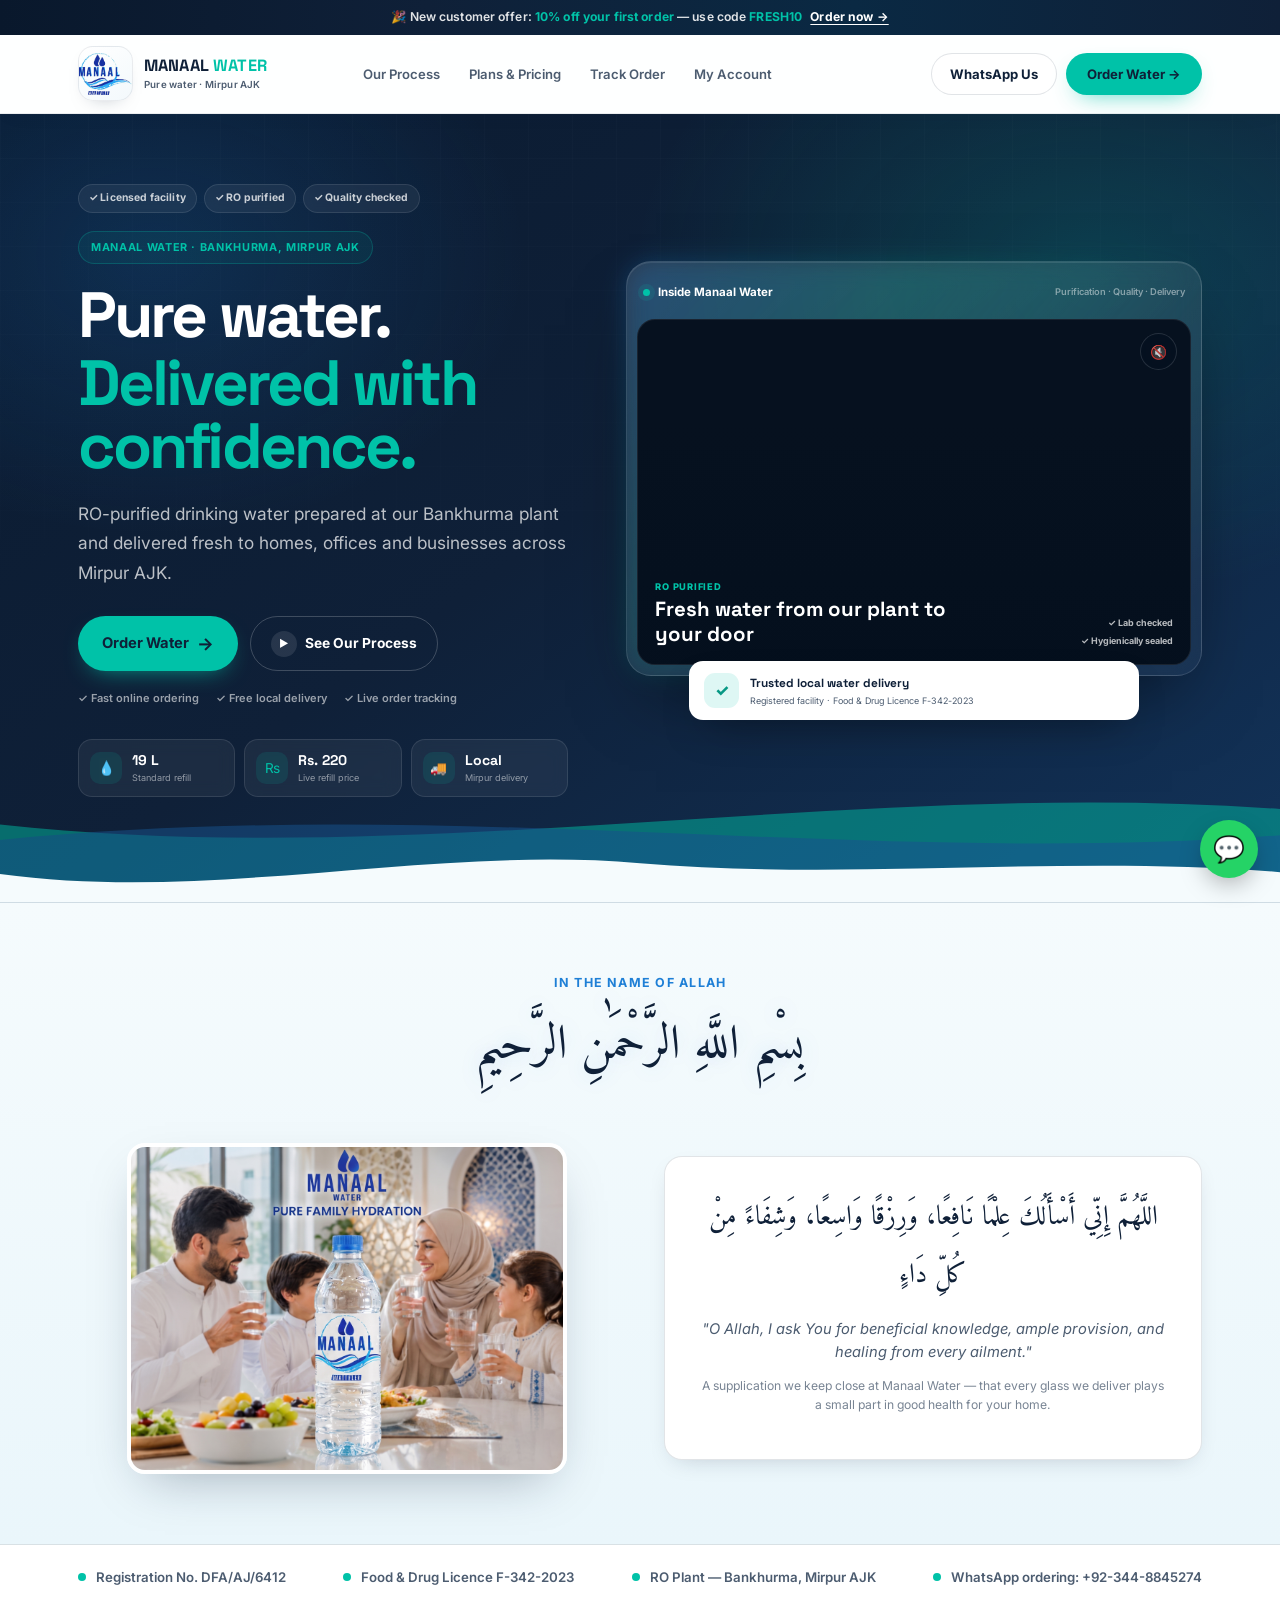
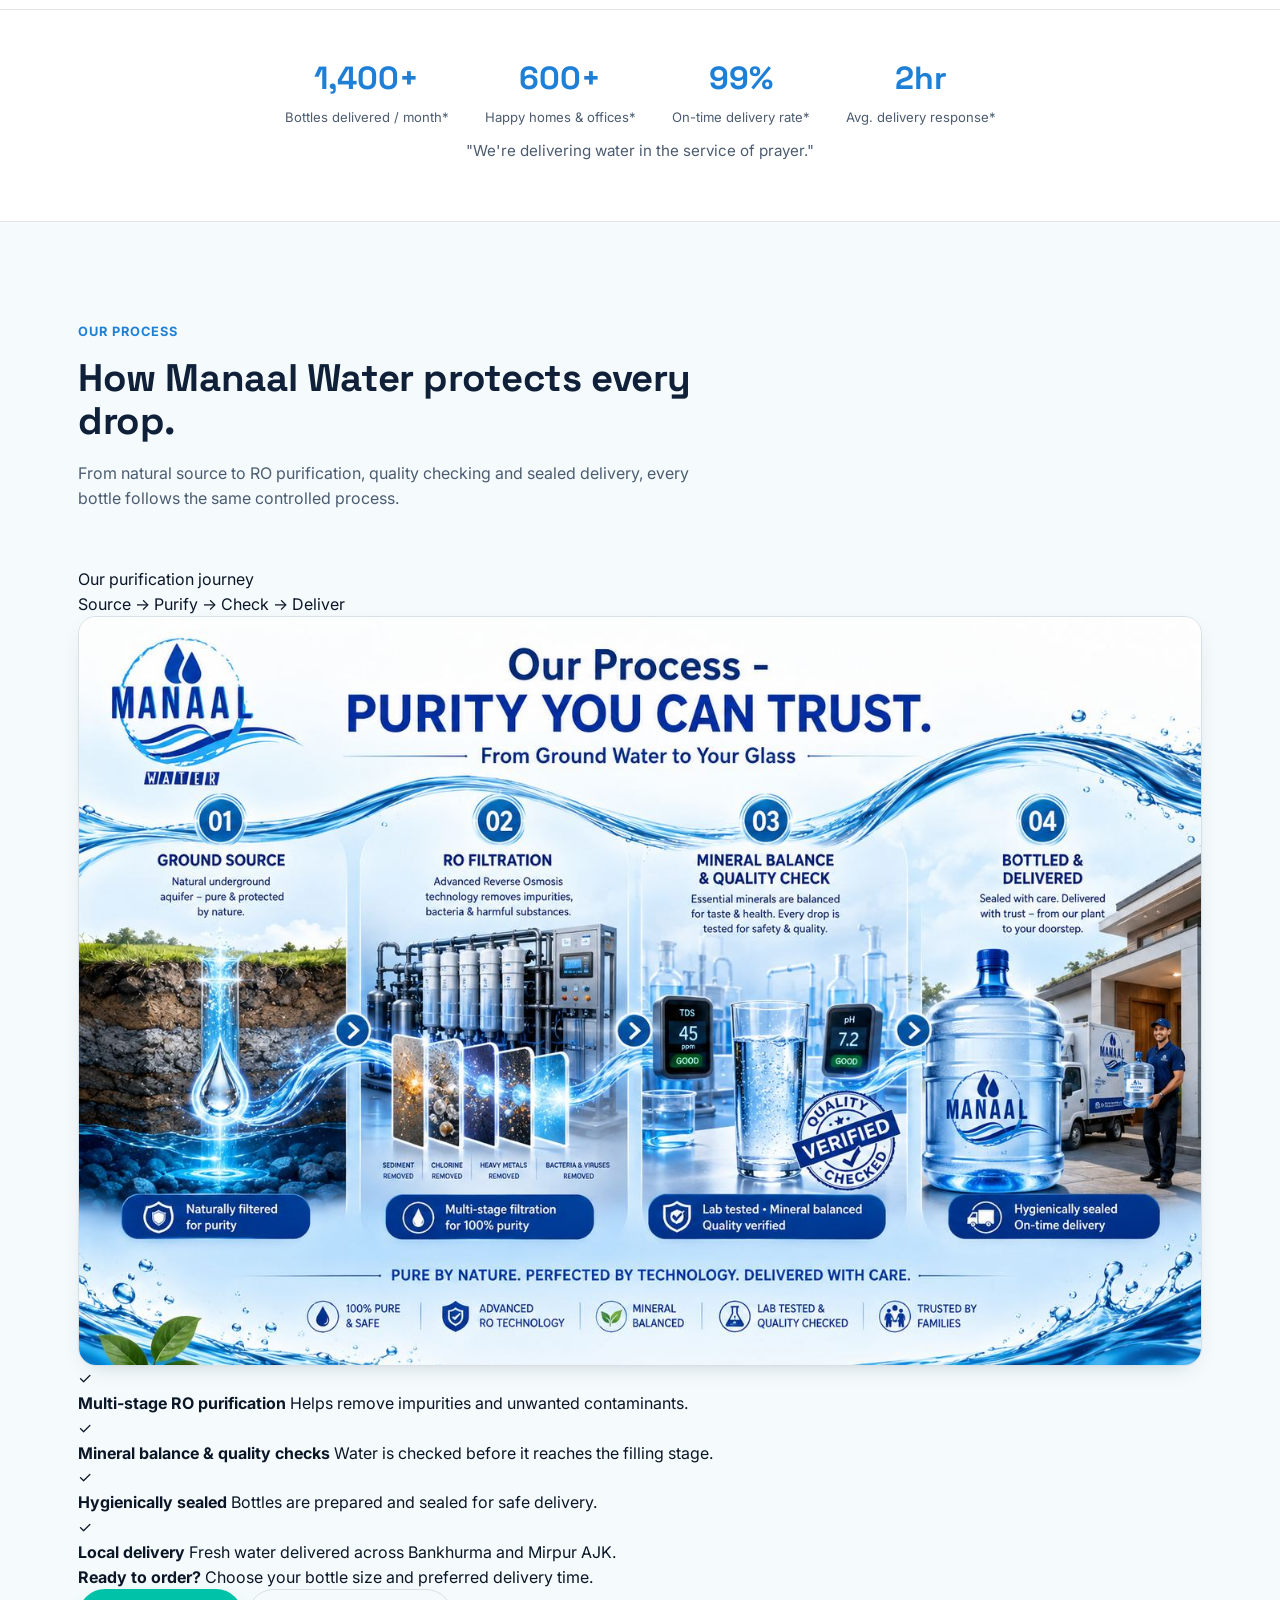
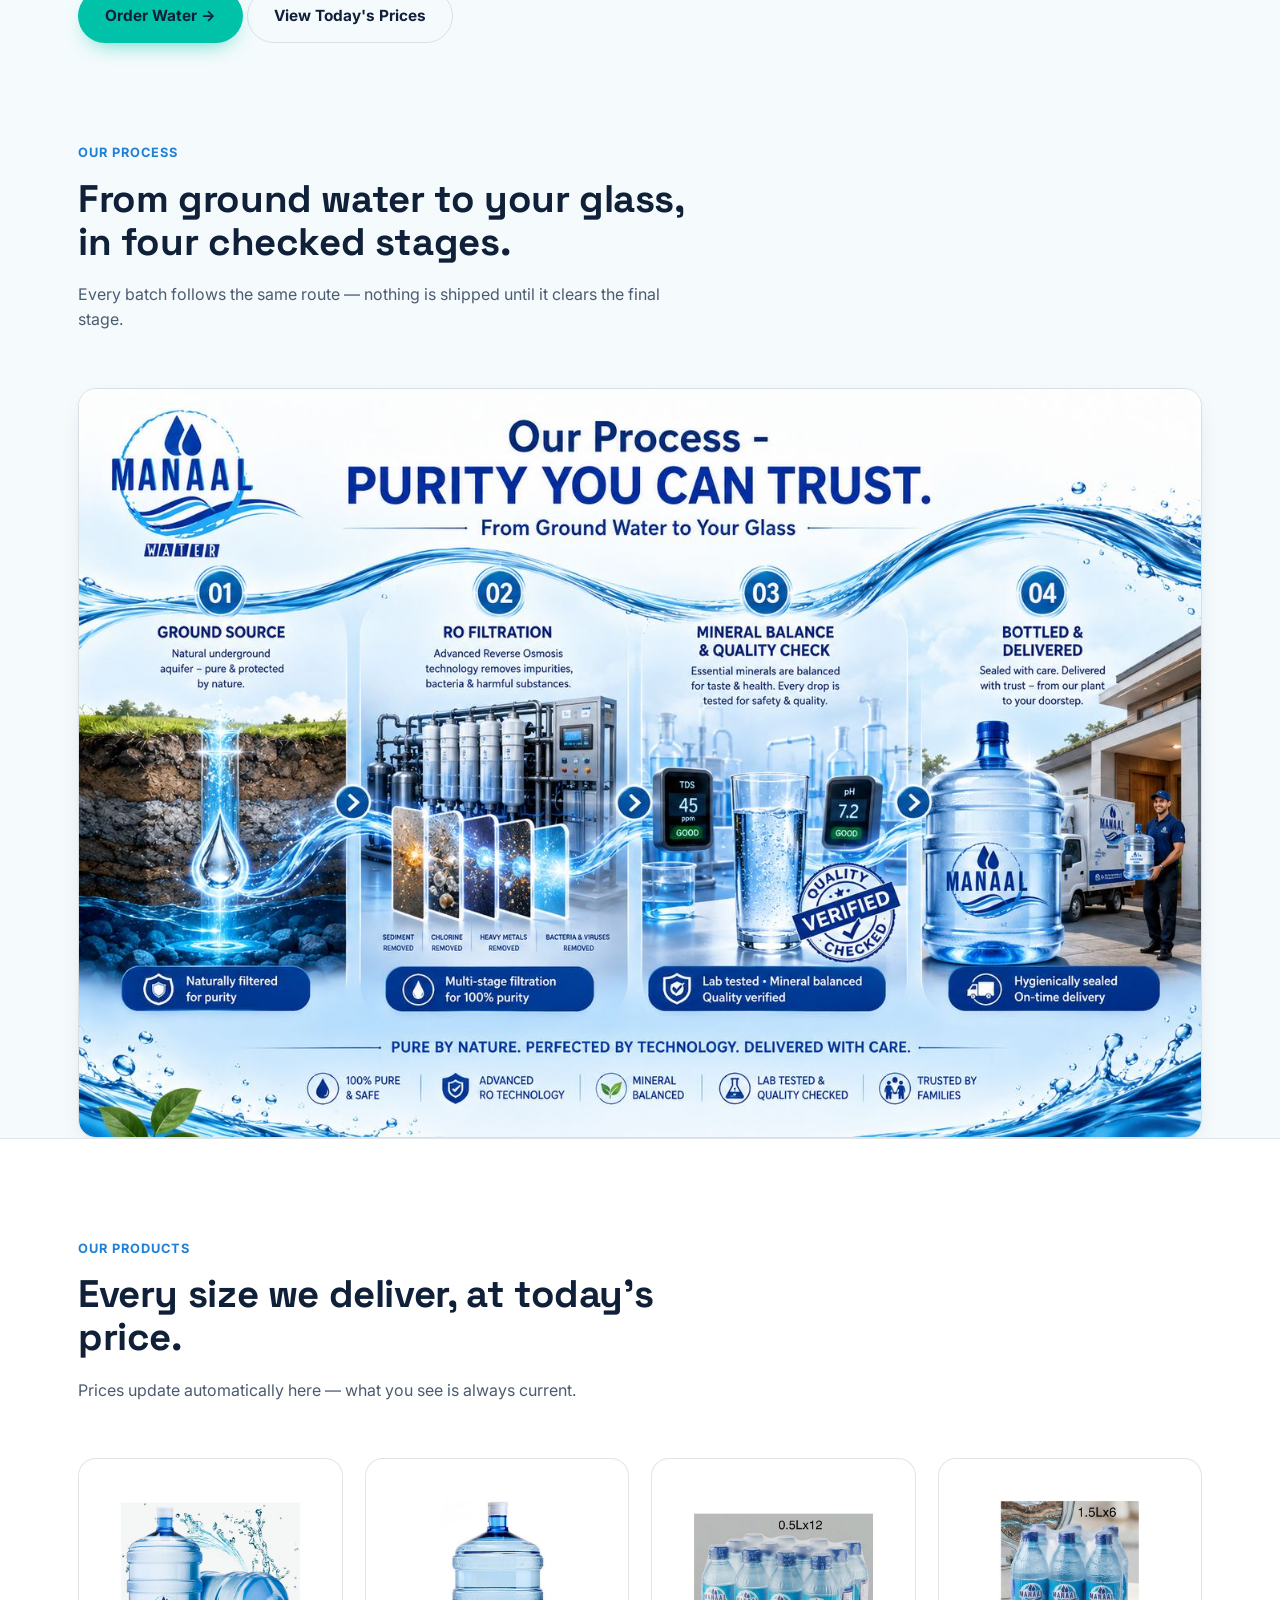
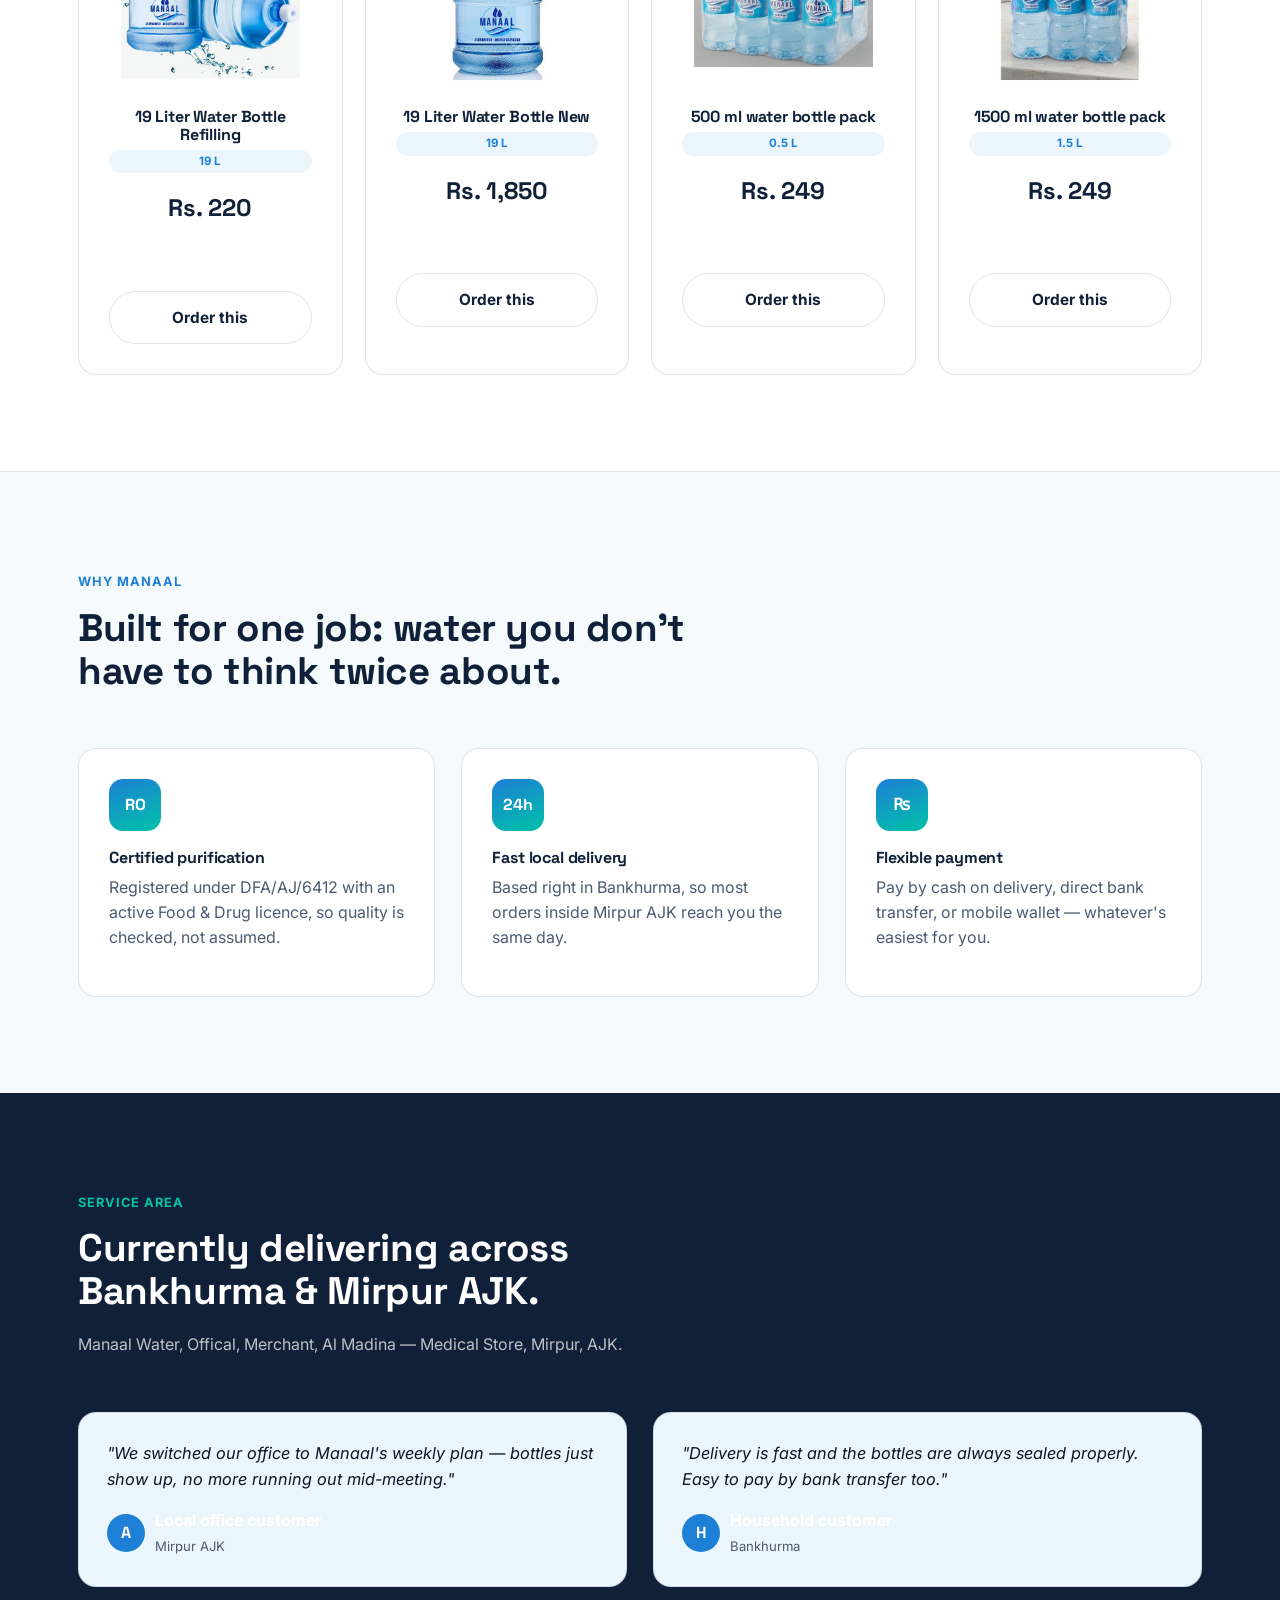
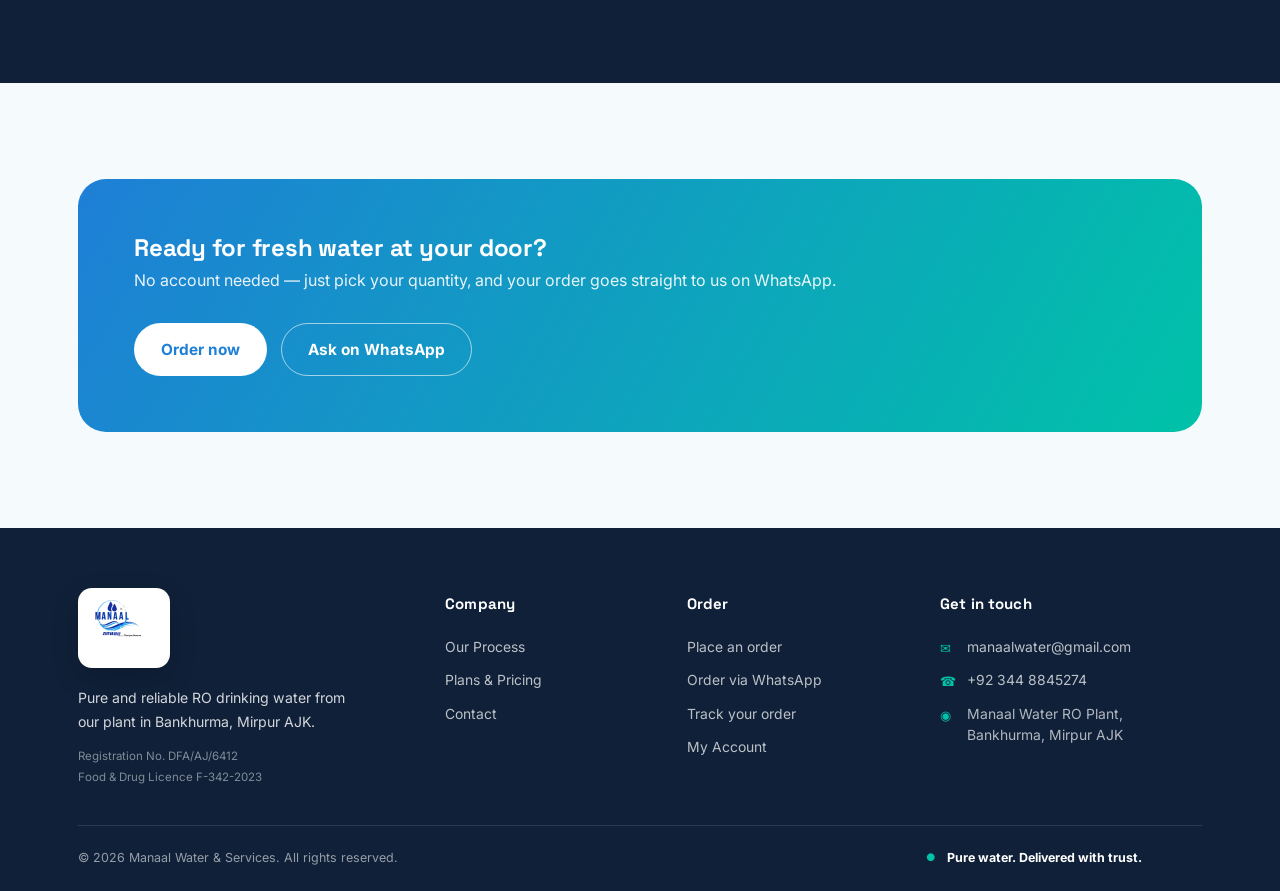
==== commit d2f204a2: "Upgrade process showcase section" ====
--- a/index.html
+++ b/index.html
@@ -1042,14 +1042,226 @@
 
 
 
-  <!-- ==================================================
-       PROCESS
-  =================================================== -->
-
-  <section
-    class="section"
-    id="process"
-  >
+<!-- ==================================================
+     PROCESS
+=================================================== -->
+
+<section
+  class="section process-showcase"
+  id="process"
+>
+
+  <div class="container">
+
+
+    <!-- Section heading -->
+
+    <div class="section-head process-head reveal">
+
+
+      <span class="eyebrow-dark">
+        Our Process
+      </span>
+
+
+      <h2>
+        How Manaal Water protects every drop.
+      </h2>
+
+
+      <p>
+        From natural source to RO purification,
+        quality checking and sealed delivery,
+        every bottle follows the same controlled process.
+      </p>
+
+
+    </div>
+
+
+
+    <!-- Premium infographic frame -->
+
+    <div class="process-image-wrap reveal">
+
+
+      <div class="process-frame-top">
+
+
+        <div class="process-frame-label">
+
+          <span class="process-frame-dot"></span>
+
+          Our purification journey
+
+        </div>
+
+
+        <span class="process-frame-mini">
+          Source → Purify → Check → Deliver
+        </span>
+
+
+      </div>
+
+
+      <div class="process-image-shell">
+
+        <img
+          src="assets/process-infographic.jpg"
+          alt="Manaal Water process showing ground source, RO filtration, mineral balance and quality check, bottled and delivered"
+          class="process-image"
+        >
+
+      </div>
+
+
+    </div>
+
+
+
+    <!-- Supporting trust points -->
+
+    <div class="process-benefits reveal">
+
+
+      <div class="process-benefit">
+
+        <span class="process-benefit-icon">
+          ✓
+        </span>
+
+        <div>
+
+          <strong>
+            Multi-stage RO purification
+          </strong>
+
+          <span>
+            Helps remove impurities and unwanted contaminants.
+          </span>
+
+        </div>
+
+      </div>
+
+
+
+      <div class="process-benefit">
+
+        <span class="process-benefit-icon">
+          ✓
+        </span>
+
+        <div>
+
+          <strong>
+            Mineral balance &amp; quality checks
+          </strong>
+
+          <span>
+            Water is checked before it reaches the filling stage.
+          </span>
+
+        </div>
+
+      </div>
+
+
+
+      <div class="process-benefit">
+
+        <span class="process-benefit-icon">
+          ✓
+        </span>
+
+        <div>
+
+          <strong>
+            Hygienically sealed
+          </strong>
+
+          <span>
+            Bottles are prepared and sealed for safe delivery.
+          </span>
+
+        </div>
+
+      </div>
+
+
+
+      <div class="process-benefit">
+
+        <span class="process-benefit-icon">
+          ✓
+        </span>
+
+        <div>
+
+          <strong>
+            Local delivery
+          </strong>
+
+          <span>
+            Fresh water delivered across Bankhurma and Mirpur AJK.
+          </span>
+
+        </div>
+
+      </div>
+
+
+    </div>
+
+
+
+    <!-- CTA -->
+
+    <div class="process-actions reveal">
+
+
+      <div class="process-action-copy">
+
+        <strong>
+          Ready to order?
+        </strong>
+
+        <span>
+          Choose your bottle size and preferred delivery time.
+        </span>
+
+      </div>
+
+
+      <div class="process-action-buttons">
+
+
+        <a
+          href="order.html"
+          class="btn btn-primary"
+        >
+          Order Water →
+        </a>
+
+
+        <a
+          href="#products"
+          class="btn btn-outline"
+        >
+          View Today's Prices
+        </a>
+
+
+      </div>
+
+
+    </div>
+
+
+  </div>
+
+</section>
 
     <div class="container">
 
--- a/assets/style.css
+++ b/assets/style.css
@@ -1,300 +1,3451 @@
 /* =========================================================
-   MANAAL WATER — design tokens
-   Palette: Deep Current #12233F, Manaal Blue #1E7FD6,
-            Spring Aqua #00C2A8, Foam #EAF6FB, Mineral Gold #E3A93E
-   Type: 'Space Grotesk' (display) + 'Inter' (body/UI)
-   Signature: the "four-stage water line" — a continuous wave
-   path that literally runs through the page and marks the
-   Ground → Filter → Balance → Deliver process.
+   MANAAL WATER — DESIGN SYSTEM
    ========================================================= */
 
 @import url('https://fonts.googleapis.com/css2?family=Space+Grotesk:wght@500;600;700&family=Inter:wght@400;500;600;700&family=Amiri:wght@400;700&display=swap');
 
+
 :root{
-  --deep:      #0F2038;
-  --deep-2:    #12335A;
-  --blue:      #1E7FD6;
-  --aqua:      #00C2A8;
-  --foam:      #EAF6FB;
-  --foam-2:    #F5FBFD;
-  --gold:      #E3A93E;
-  --ink:       #0B1626;
-  --ink-soft:  #4C5C70;
-  --line:      rgba(15,32,56,0.12);
-  --white:     #ffffff;
-
-  --font-display: 'Space Grotesk', sans-serif;
-  --font-body: 'Inter', sans-serif;
-
-  --radius: 18px;
-  --radius-sm: 10px;
-  --shadow: 0 20px 50px -20px rgba(15,32,56,0.35);
-  --shadow-sm: 0 8px 24px -12px rgba(15,32,56,0.25);
-  --container: 1180px;
-}
-
-*,*::before,*::after{ box-sizing:border-box; }
-html{ scroll-behavior:smooth; }
+
+  --deep:#0F2038;
+  --deep-2:#12335A;
+
+  --blue:#1E7FD6;
+  --aqua:#00C2A8;
+
+  --foam:#EAF6FB;
+  --foam-2:#F5FBFD;
+
+  --gold:#E3A93E;
+
+  --ink:#0B1626;
+  --ink-soft:#4C5C70;
+
+  --line:rgba(15,32,56,.12);
+
+  --white:#ffffff;
+
+  --font-display:'Space Grotesk', sans-serif;
+  --font-body:'Inter', sans-serif;
+
+  --radius:18px;
+  --radius-sm:10px;
+
+  --shadow:
+    0 20px 50px -20px
+    rgba(15,32,56,.35);
+
+  --shadow-sm:
+    0 8px 24px -12px
+    rgba(15,32,56,.25);
+
+  --container:1180px;
+
+}
+
+
+/* =========================================================
+   RESET / BASE
+   ========================================================= */
+
+*,
+*::before,
+*::after{
+  box-sizing:border-box;
+}
+
+
+html{
+  scroll-behavior:smooth;
+}
+
+
 body{
+
   margin:0;
+
   font-family:var(--font-body);
+
   color:var(--ink);
+
   background:var(--foam-2);
+
   line-height:1.55;
+
   -webkit-font-smoothing:antialiased;
-}
-img{ max-width:100%; display:block; }
-a{ color:inherit; text-decoration:none; }
-ul{ margin:0; padding:0; list-style:none; }
-h1,h2,h3,h4{
+
+}
+
+
+img{
+
+  max-width:100%;
+
+  display:block;
+
+}
+
+
+a{
+
+  color:inherit;
+
+  text-decoration:none;
+
+}
+
+
+ul{
+
+  margin:0;
+
+  padding:0;
+
+  list-style:none;
+
+}
+
+
+h1,
+h2,
+h3,
+h4{
+
   font-family:var(--font-display);
+
   color:var(--deep);
+
   margin:0 0 .5em;
+
   line-height:1.12;
-  letter-spacing:-0.01em;
-}
-p{ margin:0 0 1em; color:var(--ink-soft); }
-.container{ max-width:var(--container); margin:0 auto; padding:0 28px; }
-section{ position:relative; }
-
-/* Reduced motion */
-@media (prefers-reduced-motion: reduce){
-  *{ animation-duration:0.001ms !important; animation-iteration-count:1 !important; transition-duration:0.001ms !important; scroll-behavior:auto !important; }
-}
-
-/* -------------------- Buttons -------------------- */
+
+  letter-spacing:-.01em;
+
+}
+
+
+p{
+
+  margin:0 0 1em;
+
+  color:var(--ink-soft);
+
+}
+
+
+.container{
+
+  width:100%;
+
+  max-width:var(--container);
+
+  margin:0 auto;
+
+  padding:0 28px;
+
+}
+
+
+section{
+
+  position:relative;
+
+}
+
+
+@media (prefers-reduced-motion:reduce){
+
+  *{
+
+    animation-duration:.001ms !important;
+
+    animation-iteration-count:1 !important;
+
+    transition-duration:.001ms !important;
+
+    scroll-behavior:auto !important;
+
+  }
+
+}
+
+
+
+/* =========================================================
+   BUTTONS
+   ========================================================= */
+
 .btn{
-  display:inline-flex; align-items:center; justify-content:center; gap:8px;
-  padding:14px 26px; border-radius:999px; font-weight:600; font-size:0.98rem;
-  cursor:pointer; border:1.5px solid transparent; transition:transform .18s ease, box-shadow .18s ease, background .18s ease;
+
+  display:inline-flex;
+
+  align-items:center;
+
+  justify-content:center;
+
+  gap:8px;
+
+  padding:14px 26px;
+
+  border-radius:999px;
+
+  font-weight:700;
+
+  font-size:.96rem;
+
+  cursor:pointer;
+
+  border:1.5px solid transparent;
+
+  transition:
+    transform .2s ease,
+    box-shadow .2s ease,
+    background .2s ease,
+    border-color .2s ease,
+    color .2s ease;
+
   white-space:nowrap;
-}
-.btn:focus-visible{ outline:3px solid var(--gold); outline-offset:2px; }
-.btn-primary{ background:var(--aqua); color:var(--deep); box-shadow:var(--shadow-sm); }
-.btn-primary:hover{ transform:translateY(-2px); box-shadow:0 14px 30px -10px rgba(0,194,168,.55); }
-.btn-ghost{ background:transparent; border-color:rgba(255,255,255,.4); color:var(--white); }
-.btn-ghost:hover{ background:rgba(255,255,255,.12); }
-.btn-outline{ background:transparent; border-color:var(--line); color:var(--deep); }
-.btn-outline:hover{ border-color:var(--blue); color:var(--blue); }
-.btn-block{ width:100%; }
-.btn-sm{ padding:9px 18px; font-size:.85rem; }
-
-/* -------------------- Nav -------------------- */
+
+}
+
+
+.btn:focus-visible{
+
+  outline:3px solid var(--gold);
+
+  outline-offset:2px;
+
+}
+
+
+.btn-primary{
+
+  background:var(--aqua);
+
+  color:var(--deep);
+
+  box-shadow:
+    0 9px 24px -12px
+    rgba(0,194,168,.85);
+
+}
+
+
+.btn-primary:hover{
+
+  transform:translateY(-2px);
+
+  box-shadow:
+    0 16px 34px -12px
+    rgba(0,194,168,.8);
+
+}
+
+
+.btn-ghost{
+
+  background:transparent;
+
+  border-color:rgba(255,255,255,.32);
+
+  color:var(--white);
+
+}
+
+
+.btn-ghost:hover{
+
+  background:rgba(255,255,255,.10);
+
+  border-color:rgba(255,255,255,.55);
+
+}
+
+
+.btn-outline{
+
+  background:transparent;
+
+  border-color:var(--line);
+
+  color:var(--deep);
+
+}
+
+
+.btn-outline:hover{
+
+  border-color:var(--blue);
+
+  color:var(--blue);
+
+}
+
+
+.btn-block{
+
+  width:100%;
+
+}
+
+
+.btn-sm{
+
+  padding:10px 18px;
+
+  font-size:.82rem;
+
+}
+
+
+
+/* =========================================================
+   PROMOTION BAR
+   ========================================================= */
+
+.promo-bar{
+
+  position:relative;
+
+  z-index:70;
+
+  background:
+    linear-gradient(
+      90deg,
+      #09182c,
+      var(--deep),
+      #0a2943,
+      var(--deep)
+    );
+
+  color:rgba(255,255,255,.88);
+
+  text-align:center;
+
+  font-size:.76rem;
+
+  font-weight:600;
+
+  padding:8px 14px;
+
+  letter-spacing:.01em;
+
+}
+
+
+.promo-bar strong{
+
+  color:var(--aqua);
+
+}
+
+
+.promo-bar a{
+
+  display:inline-block;
+
+  margin-left:5px;
+
+  color:#fff;
+
+  font-weight:700;
+
+  text-decoration:underline;
+
+  text-underline-offset:3px;
+
+}
+
+
+
+/* =========================================================
+   PREMIUM NAVIGATION
+   ========================================================= */
+
 .nav{
-  position:sticky; top:0; z-index:50;
+
+  position:sticky;
+
+  top:0;
+
+  z-index:60;
+
   background:
-    radial-gradient(circle at 8% 30%, rgba(30,127,214,.08) 0, transparent 45px),
-    radial-gradient(circle at 22% 70%, rgba(0,194,168,.10) 0, transparent 55px),
-    radial-gradient(circle at 60% 25%, rgba(30,127,214,.07) 0, transparent 50px),
-    radial-gradient(circle at 78% 65%, rgba(0,194,168,.09) 0, transparent 60px),
-    radial-gradient(circle at 92% 35%, rgba(30,127,214,.08) 0, transparent 45px),
-    #ffffff;
-  backdrop-filter:blur(10px);
-  border-bottom:1px solid var(--line);
-  box-shadow:0 2px 14px -8px rgba(15,32,56,.15);
-}
-.nav .container{ display:flex; align-items:center; justify-content:space-between; height:82px; }
-.brand{ display:flex; align-items:center; gap:10px; }
-.brand img{ height:52px; width:auto; }
-.brand-name{ font-family:var(--font-display); font-weight:700; color:var(--deep); font-size:1.15rem; letter-spacing:.01em; }
-.brand-name span{ color:var(--aqua); }
-.nav-links{ display:flex; align-items:center; gap:30px; }
-.nav-links a{ color:var(--ink-soft); font-weight:500; font-size:.95rem; transition:color .15s; }
-.nav-links a:hover{ color:var(--blue); }
-.nav-actions{ display:flex; align-items:center; gap:14px; }
-.nav-actions .btn-outline{ border-color:var(--line); color:var(--deep); }
-.nav-toggle{ display:none; background:none; border:none; color:var(--deep); font-size:1.5rem; cursor:pointer; }
+    rgba(255,255,255,.94);
+
+  backdrop-filter:
+    blur(18px)
+    saturate(140%);
+
+  -webkit-backdrop-filter:
+    blur(18px)
+    saturate(140%);
+
+  border-bottom:
+    1px solid
+    rgba(15,32,56,.08);
+
+  box-shadow:
+    0 6px 24px -20px
+    rgba(15,32,56,.55);
+
+}
+
+
+.nav-shell{
+
+  min-height:78px;
+
+  display:flex;
+
+  align-items:center;
+
+  justify-content:space-between;
+
+  gap:22px;
+
+}
+
+
+/* -------------------- Brand -------------------- */
+
+.brand{
+
+  display:flex;
+
+  align-items:center;
+
+  gap:11px;
+
+  min-width:max-content;
+
+}
+
+
+.brand-logo-plate{
+
+  display:flex;
+
+  align-items:center;
+
+  justify-content:center;
+
+  width:55px;
+
+  height:55px;
+
+  border-radius:15px;
+
+  background:
+    linear-gradient(
+      145deg,
+      #ffffff,
+      #f3f9fc
+    );
+
+  border:
+    1px solid
+    rgba(15,32,56,.08);
+
+  box-shadow:
+    0 8px 20px -15px
+    rgba(15,32,56,.5);
+
+}
+
+
+.brand-logo-plate img{
+
+  width:auto;
+
+  height:43px;
+
+  object-fit:contain;
+
+}
+
+
+.brand-copy{
+
+  display:flex;
+
+  flex-direction:column;
+
+  line-height:1.1;
+
+}
+
+
+.brand-name{
+
+  font-family:var(--font-display);
+
+  font-weight:700;
+
+  color:var(--deep);
+
+  font-size:1.02rem;
+
+  letter-spacing:.01em;
+
+}
+
+
+.brand-name span{
+
+  color:var(--aqua);
+
+}
+
+
+.brand-copy small{
+
+  display:block;
+
+  margin-top:5px;
+
+  font-size:.61rem;
+
+  font-weight:600;
+
+  color:var(--ink-soft);
+
+  letter-spacing:.02em;
+
+}
+
+
+/* -------------------- Main links -------------------- */
+
+.nav-links{
+
+  display:flex;
+
+  align-items:center;
+
+  justify-content:center;
+
+  gap:5px;
+
+  margin-left:auto;
+
+  margin-right:auto;
+
+}
+
+
+.nav-links > li{
+
+  position:relative;
+
+}
+
+
+.nav-links > li > a{
+
+  position:relative;
+
+  display:flex;
+
+  align-items:center;
+
+  justify-content:center;
+
+  min-height:42px;
+
+  padding:10px 12px;
+
+  border-radius:11px;
+
+  color:var(--ink-soft);
+
+  font-weight:600;
+
+  font-size:.82rem;
+
+  transition:
+    color .18s ease,
+    background .18s ease,
+    transform .18s ease;
+
+}
+
+
+.nav-links > li > a:hover{
+
+  color:var(--deep);
+
+  background:var(--foam);
+
+  transform:translateY(-1px);
+
+}
+
+
+.nav-links > li > a::after{
+
+  content:"";
+
+  position:absolute;
+
+  left:12px;
+
+  right:12px;
+
+  bottom:5px;
+
+  height:2px;
+
+  border-radius:999px;
+
+  background:linear-gradient(
+    90deg,
+    var(--blue),
+    var(--aqua)
+  );
+
+  transform:scaleX(0);
+
+  transform-origin:center;
+
+  transition:transform .2s ease;
+
+}
+
+
+.nav-links > li > a:hover::after{
+
+  transform:scaleX(1);
+
+}
+
+
+/* -------------------- Desktop hover tooltip -------------------- */
+
+.nav-tip::before,
+.nav-action-tip::before{
+
+  content:attr(data-tip);
+
+  position:absolute;
+
+  left:50%;
+
+  top:calc(100% + 13px);
+
+  transform:
+    translateX(-50%)
+    translateY(-6px);
+
+  min-width:200px;
+
+  max-width:250px;
+
+  padding:10px 13px;
+
+  border-radius:10px;
+
+  background:var(--deep);
+
+  color:#fff;
+
+  box-shadow:
+    0 16px 36px -14px
+    rgba(0,0,0,.48);
+
+  font-family:var(--font-body);
+
+  font-size:.7rem;
+
+  font-weight:600;
+
+  line-height:1.4;
+
+  text-align:center;
+
+  letter-spacing:0;
+
+  pointer-events:none;
+
+  opacity:0;
+
+  visibility:hidden;
+
+  z-index:100;
+
+  transition:
+    opacity .18s ease,
+    transform .18s ease,
+    visibility .18s ease;
+
+}
+
+
+.nav-tip::after{
+
+  content:"";
+
+  position:absolute;
+
+  left:50%;
+
+  top:calc(100% + 7px);
+
+  width:10px;
+
+  height:10px;
+
+  background:var(--deep);
+
+  transform:
+    translateX(-50%)
+    rotate(45deg)
+    translateY(-5px);
+
+  pointer-events:none;
+
+  opacity:0;
+
+  visibility:hidden;
+
+  transition:opacity .18s ease;
+
+}
+
+
+.nav-tip:hover::before,
+.nav-tip:hover::after,
+.nav-action-tip:hover::before{
+
+  opacity:1;
+
+  visibility:visible;
+
+}
+
+
+.nav-tip:hover::before,
+.nav-action-tip:hover::before{
+
+  transform:
+    translateX(-50%)
+    translateY(0);
+
+}
+
+
+/* -------------------- Desktop actions -------------------- */
+
+.nav-actions{
+
+  display:flex;
+
+  align-items:center;
+
+  gap:9px;
+
+  flex-shrink:0;
+
+}
+
+
+.nav-actions .btn{
+
+  position:relative;
+
+}
+
+
+.nav-actions .btn-outline{
+
+  background:#fff;
+
+  border-color:
+    rgba(15,32,56,.12);
+
+  color:var(--deep);
+
+}
+
+
+.nav-actions .btn-outline:hover{
+
+  background:var(--foam);
+
+  border-color:
+    rgba(30,127,214,.35);
+
+}
+
+
+.nav-order-btn{
+
+  padding-left:20px;
+
+  padding-right:20px;
+
+}
+
+
+.nav-action-tip::before{
+
+  top:calc(100% + 15px);
+
+}
+
+
+/* hide mobile buttons on desktop */
+
+.nav-mobile-actions{
+
+  display:none;
+
+}
+
+
+/* -------------------- Hamburger -------------------- */
+
+.nav-toggle{
+
+  display:none;
+
+  position:relative;
+
+  width:44px;
+
+  height:44px;
+
+  align-items:center;
+
+  justify-content:center;
+
+  flex-direction:column;
+
+  gap:5px;
+
+  padding:0;
+
+  border:
+    1px solid
+    var(--line);
+
+  border-radius:12px;
+
+  background:#fff;
+
+  cursor:pointer;
+
+  box-shadow:var(--shadow-sm);
+
+}
+
+
+.nav-toggle span{
+
+  display:block;
+
+  width:19px;
+
+  height:2px;
+
+  border-radius:999px;
+
+  background:var(--deep);
+
+  transition:
+    transform .2s ease,
+    opacity .2s ease;
+
+}
+
+
+
+/* =========================================================
+   TABLET / MOBILE NAVIGATION
+   ========================================================= */
+
+@media (max-width:980px){
+
+  .nav-shell{
+
+    min-height:72px;
+
+  }
+
+
+  .brand-logo-plate{
+
+    width:49px;
+
+    height:49px;
+
+  }
+
+
+  .brand-logo-plate img{
+
+    height:38px;
+
+  }
+
+
+  .brand-copy small{
+
+    display:none;
+
+  }
+
+
+  .nav-actions{
+
+    margin-left:auto;
+
+  }
+
+
+  .nav-actions .btn-outline{
+
+    display:none;
+
+  }
+
+
+  .nav-links{
+
+    position:absolute;
+
+    top:100%;
+
+    left:16px;
+
+    right:16px;
+
+    display:none;
+
+    flex-direction:column;
+
+    align-items:stretch;
+
+    gap:3px;
+
+    margin:0;
+
+    padding:15px;
+
+    border-radius:
+      0 0 18px 18px;
+
+    background:
+      rgba(255,255,255,.98);
+
+    border:
+      1px solid
+      rgba(15,32,56,.08);
+
+    border-top:none;
+
+    box-shadow:
+      0 26px 50px -25px
+      rgba(15,32,56,.45);
+
+  }
+
+
+  .nav-links.open{
+
+    display:flex;
+
+    animation:
+      mobileMenuIn
+      .2s ease both;
+
+  }
+
+
+  @keyframes mobileMenuIn{
+
+    from{
+
+      opacity:0;
+
+      transform:
+        translateY(-8px);
+
+    }
+
+    to{
+
+      opacity:1;
+
+      transform:
+        translateY(0);
+
+    }
+
+  }
+
+
+  .nav-links > li{
+
+    width:100%;
+
+  }
+
+
+  .nav-links > li > a{
+
+    width:100%;
+
+    min-height:48px;
+
+    justify-content:space-between;
+
+    padding:12px 13px;
+
+    border-radius:11px;
+
+    color:var(--deep);
+
+    font-size:.9rem;
+
+  }
+
+
+  .nav-links > li > a::after{
+
+    display:none;
+
+  }
+
+
+  .nav-links > li > a:hover{
+
+    transform:none;
+
+  }
+
+
+  .nav-tip::before,
+  .nav-tip::after{
+
+    display:none;
+
+  }
+
+
+  .nav-mobile-actions{
+
+    display:grid;
+
+    grid-template-columns:1fr 1fr;
+
+    gap:9px;
+
+    padding-top:10px;
+
+    margin-top:5px;
+
+    border-top:
+      1px solid
+      var(--line);
+
+  }
+
+
+  .nav-mobile-actions .btn{
+
+    min-height:44px;
+
+    font-size:.78rem;
+
+  }
+
+
+  .nav-toggle{
+
+    display:flex;
+
+  }
+
+}
+
+
+@media (max-width:640px){
+
+  .container{
+
+    padding-left:18px;
+
+    padding-right:18px;
+
+  }
+
+
+  .nav-shell{
+
+    min-height:66px;
+
+    gap:10px;
+
+  }
+
+
+  .brand{
+
+    gap:8px;
+
+  }
+
+
+  .brand-logo-plate{
+
+    width:44px;
+
+    height:44px;
+
+    border-radius:12px;
+
+  }
+
+
+  .brand-logo-plate img{
+
+    height:34px;
+
+  }
+
+
+  .brand-name{
+
+    font-size:.9rem;
+
+  }
+
+
+  .nav-actions{
+
+    display:none;
+
+  }
+
+
+  .nav-toggle{
+
+    margin-left:auto;
+
+  }
+
+
+  .nav-links{
+
+    left:10px;
+
+    right:10px;
+
+  }
+
+
+  .nav-mobile-actions{
+
+    grid-template-columns:1fr;
+
+  }
+
+
+  .promo-bar{
+
+    font-size:.66rem;
+
+    line-height:1.45;
+
+    padding:7px 12px;
+
+  }
+
+}
+
+
+
+/* =========================================================
+   PREMIUM HERO
+   ========================================================= */
+
+.hero{
+
+  position:relative;
+
+  overflow:hidden;
+
+  isolation:isolate;
+
+  color:var(--white);
+
+  background:
+
+    radial-gradient(
+      700px 500px
+      at 85% 20%,
+      rgba(0,194,168,.18),
+      transparent 65%
+    ),
+
+    radial-gradient(
+      600px 450px
+      at 12% 18%,
+      rgba(30,127,214,.18),
+      transparent 62%
+    ),
+
+    linear-gradient(
+      145deg,
+      #0a1b31 0%,
+      var(--deep) 48%,
+      var(--deep-2) 100%
+    );
+
+  padding:
+    70px 0 105px;
+
+}
+
+
+.hero::before{
+
+  content:"";
+
+  position:absolute;
+
+  inset:0;
+
+  z-index:-1;
+
+  pointer-events:none;
+
+  background-image:
+
+    linear-gradient(
+      rgba(255,255,255,.018) 1px,
+      transparent 1px
+    ),
+
+    linear-gradient(
+      90deg,
+      rgba(255,255,255,.018) 1px,
+      transparent 1px
+    );
+
+  background-size:
+    44px 44px;
+
+  mask-image:
+    linear-gradient(
+      to bottom,
+      rgba(0,0,0,.75),
+      transparent 90%
+    );
+
+}
+
+
+.hero-shell{
+
+  position:relative;
+
+  z-index:3;
+
+  display:grid;
+
+  grid-template-columns:
+    minmax(0,.92fr)
+    minmax(460px,1.08fr);
+
+  gap:58px;
+
+  align-items:center;
+
+}
+
+
+
+/* -------------------- Hero copy -------------------- */
+
+.hero-copy{
+
+  position:relative;
+
+  z-index:3;
+
+}
+
+
+.hero-trust-row{
+
+  display:flex;
+
+  flex-wrap:wrap;
+
+  gap:7px;
+
+  margin-bottom:18px;
+
+}
+
+
+.hero-trust-chip{
+
+  display:inline-flex;
+
+  align-items:center;
+
+  min-height:29px;
+
+  padding:5px 10px;
+
+  border-radius:999px;
+
+  background:
+    rgba(255,255,255,.06);
+
+  border:
+    1px solid
+    rgba(255,255,255,.10);
+
+  color:
+    rgba(255,255,255,.77);
+
+  font-size:.65rem;
+
+  font-weight:700;
+
+  letter-spacing:.015em;
+
+  backdrop-filter:blur(6px);
+
+}
+
+
+.hero .eyebrow{
+
+  display:inline-flex;
+
+  align-items:center;
+
+  gap:8px;
+
+  background:
+    rgba(0,194,168,.08);
+
+  border:
+    1px solid
+    rgba(0,194,168,.25);
+
+  padding:
+    7px 12px;
+
+  border-radius:999px;
+
+  color:var(--aqua);
+
+  font-size:.68rem;
+
+  letter-spacing:.06em;
+
+  text-transform:uppercase;
+
+  font-weight:700;
+
+  margin-bottom:20px;
+
+}
+
+
+.hero h1{
+
+  max-width:620px;
+
+  margin-bottom:20px;
+
+  color:var(--white);
+
+  font-size:
+    clamp(
+      2.65rem,
+      5vw,
+      4.8rem
+    );
+
+  line-height:.99;
+
+  letter-spacing:-.045em;
+
+}
+
+
+.hero h1 em{
+
+  display:block;
+
+  margin-top:5px;
+
+  font-style:normal;
+
+  color:var(--aqua);
+
+}
+
+
+.hero p.lead{
+
+  max-width:570px;
+
+  margin-bottom:0;
+
+  color:
+    rgba(255,255,255,.72);
+
+  font-size:
+    clamp(
+      .96rem,
+      1.4vw,
+      1.08rem
+    );
+
+  line-height:1.72;
+
+}
+
+
+/* -------------------- Hero CTAs -------------------- */
+
+.hero-cta{
+
+  display:flex;
+
+  flex-wrap:wrap;
+
+  gap:12px;
+
+  margin-top:28px;
+
+}
+
+
+.hero-primary-cta{
+
+  min-height:51px;
+
+  padding:
+    13px 23px;
+
+  font-size:.92rem;
+
+}
+
+
+.hero-primary-cta span{
+
+  font-size:1.1rem;
+
+  transition:
+    transform .2s ease;
+
+}
+
+
+.hero-primary-cta:hover span{
+
+  transform:
+    translateX(3px);
+
+}
+
+
+.hero-secondary-cta{
+
+  min-height:51px;
+
+  padding:
+    13px 20px;
+
+  border-color:
+    rgba(255,255,255,.20);
+
+  font-size:.86rem;
+
+}
+
+
+.play-dot{
+
+  width:26px;
+
+  height:26px;
+
+  display:inline-flex;
+
+  align-items:center;
+
+  justify-content:center;
+
+  border-radius:50%;
+
+  background:
+    rgba(255,255,255,.10);
+
+  font-size:.63rem;
+
+}
+
+
+/* -------------------- Assurance line -------------------- */
+
+.hero-assurance{
+
+  display:flex;
+
+  flex-wrap:wrap;
+
+  gap:
+    8px 17px;
+
+  margin-top:19px;
+
+  color:
+    rgba(255,255,255,.58);
+
+  font-size:.69rem;
+
+  font-weight:600;
+
+}
+
+
+.hero-assurance span{
+
+  display:inline-flex;
+
+  align-items:center;
+
+  gap:5px;
+
+}
+
+
+/* -------------------- Hero stats -------------------- */
+
+.hero-stats{
+
+  display:grid;
+
+  grid-template-columns:
+    repeat(3,1fr);
+
+  gap:9px;
+
+  margin-top:32px;
+
+  max-width:590px;
+
+}
+
+
+.hero-stat-card{
+
+  display:flex;
+
+  align-items:center;
+
+  gap:10px;
+
+  min-width:0;
+
+  padding:12px 11px;
+
+  border-radius:14px;
+
+  border:
+    1px solid
+    rgba(255,255,255,.10);
+
+  background:
+    rgba(255,255,255,.055);
+
+  backdrop-filter:blur(8px);
+
+  transition:
+    transform .2s ease,
+    border-color .2s ease,
+    background .2s ease;
+
+}
+
+
+.hero-stat-card:hover{
+
+  transform:
+    translateY(-2px);
+
+  border-color:
+    rgba(0,194,168,.30);
+
+  background:
+    rgba(255,255,255,.08);
+
+}
+
+
+.hero-stat-icon{
+
+  display:flex;
+
+  align-items:center;
+
+  justify-content:center;
+
+  flex:
+    0 0 32px;
+
+  width:32px;
+
+  height:32px;
+
+  border-radius:10px;
+
+  background:
+    rgba(0,194,168,.12);
+
+  color:var(--aqua);
+
+  font-size:.85rem;
+
+}
+
+
+.hero-stat-card strong{
+
+  display:block;
+
+  color:#fff;
+
+  font-family:
+    var(--font-display);
+
+  font-size:.88rem;
+
+  line-height:1.2;
+
+}
+
+
+.hero-stat-card span:not(.hero-stat-icon){
+
+  display:block;
+
+  margin-top:3px;
+
+  color:
+    rgba(255,255,255,.52);
+
+  font-size:.57rem;
+
+  line-height:1.3;
+
+}
+
+
+
+/* =========================================================
+   PREMIUM HERO VIDEO
+   ========================================================= */
+
+.hero-media{
+
+  position:relative;
+
+  z-index:3;
+
+  width:100%;
+
+}
+
+
+.hero-video-outer{
+
+  position:relative;
+
+  width:100%;
+
+  padding:10px;
+
+  border-radius:25px;
+
+  border:
+    1px solid
+    rgba(255,255,255,.13);
+
+  background:
+
+    linear-gradient(
+      145deg,
+      rgba(255,255,255,.13),
+      rgba(255,255,255,.035)
+    );
+
+  box-shadow:
+
+    0 34px 75px -30px
+    rgba(0,0,0,.65),
+
+    inset
+    0 1px 0
+    rgba(255,255,255,.10);
+
+  backdrop-filter:
+    blur(14px);
+
+}
+
+
+.hero-video-outer::before{
+
+  content:"";
+
+  position:absolute;
+
+  inset:-1px;
+
+  z-index:-1;
+
+  border-radius:26px;
+
+  background:
+    linear-gradient(
+      130deg,
+      rgba(30,127,214,.50),
+      rgba(0,194,168,.33),
+      transparent 65%
+    );
+
+  opacity:.55;
+
+  filter:blur(12px);
+
+}
+
+
+/* -------------------- Video top line -------------------- */
+
+.hero-video-top{
+
+  min-height:47px;
+
+  display:flex;
+
+  align-items:center;
+
+  justify-content:space-between;
+
+  gap:12px;
+
+  padding:
+    4px 6px 10px;
+
+}
+
+
+.hero-video-label{
+
+  display:flex;
+
+  align-items:center;
+
+  gap:8px;
+
+  color:#fff;
+
+  font-size:.72rem;
+
+  font-weight:700;
+
+}
+
+
+.live-dot{
+
+  width:7px;
+
+  height:7px;
+
+  border-radius:50%;
+
+  background:var(--aqua);
+
+  box-shadow:
+    0 0 0 5px
+    rgba(0,194,168,.12);
+
+}
+
+
+.hero-video-mini{
+
+  color:
+    rgba(255,255,255,.47);
+
+  font-size:.58rem;
+
+  font-weight:600;
+
+}
+
+
+/* -------------------- Video itself -------------------- */
+
+.hero-video-frame{
+
+  position:relative;
+
+  width:100%;
+
+  aspect-ratio:16/10;
+
+  overflow:hidden;
+
+  border-radius:18px;
+
+  background:#06111f;
+
+  border:
+    1px solid
+    rgba(255,255,255,.08);
+
+}
+
+
+.hero-video-frame video{
+
+  width:100%;
+
+  height:100%;
+
+  display:block;
+
+  object-fit:cover;
+
+  transition:
+    transform .6s
+    cubic-bezier(.2,.7,.2,1);
+
+}
+
+
+.hero-video-outer:hover
+.hero-video-frame video{
+
+  transform:
+    scale(1.025);
+
+}
+
+
+.hero-video-shade{
+
+  position:absolute;
+
+  inset:0;
+
+  pointer-events:none;
+
+  background:
+
+    linear-gradient(
+      to top,
+      rgba(4,15,29,.83) 0%,
+      rgba(4,15,29,.22) 46%,
+      transparent 72%
+    );
+
+}
+
+
+/* -------------------- Video overlay -------------------- */
+
+.hero-video-overlay{
+
+  position:absolute;
+
+  left:17px;
+
+  right:17px;
+
+  bottom:16px;
+
+  z-index:2;
+
+  display:flex;
+
+  align-items:flex-end;
+
+  justify-content:space-between;
+
+  gap:18px;
+
+}
+
+
+.hero-video-overlay > div:first-child{
+
+  max-width:63%;
+
+}
+
+
+.hero-video-overlay
+> div:first-child > span{
+
+  display:block;
+
+  margin-bottom:3px;
+
+  color:var(--aqua);
+
+  font-size:.58rem;
+
+  font-weight:800;
+
+  letter-spacing:.08em;
+
+  text-transform:uppercase;
+
+}
+
+
+.hero-video-overlay strong{
+
+  display:block;
+
+  color:#fff;
+
+  font-family:
+    var(--font-display);
+
+  font-size:
+    clamp(
+      .95rem,
+      1.6vw,
+      1.28rem
+    );
+
+  line-height:1.25;
+
+}
+
+
+.hero-video-quality{
+
+  display:flex;
+
+  flex-direction:column;
+
+  align-items:flex-end;
+
+  gap:4px;
+
+  color:
+    rgba(255,255,255,.72);
+
+  font-size:.56rem;
+
+  font-weight:700;
+
+  text-align:right;
+
+}
+
+
+/* -------------------- Mute -------------------- */
+
+.hero-mute-toggle{
+
+  position:absolute;
+
+  right:13px;
+
+  top:13px;
+
+  z-index:4;
+
+  width:37px;
+
+  height:37px;
+
+  display:flex;
+
+  align-items:center;
+
+  justify-content:center;
+
+  border:
+    1px solid
+    rgba(255,255,255,.16);
+
+  border-radius:50%;
+
+  background:
+    rgba(5,19,34,.62);
+
+  backdrop-filter:
+    blur(9px);
+
+  color:#fff;
+
+  font-size:.86rem;
+
+  cursor:pointer;
+
+  opacity:.8;
+
+  transition:
+    opacity .2s ease,
+    transform .2s ease,
+    background .2s ease;
+
+}
+
+
+.hero-mute-toggle:hover{
+
+  opacity:1;
+
+  transform:
+    scale(1.06);
+
+  background:
+    rgba(5,19,34,.82);
+
+}
+
+
+/* -------------------- Trust note under video -------------------- */
+
+.hero-media-note{
+
+  position:relative;
+
+  z-index:4;
+
+  width:
+    calc(100% - 54px);
+
+  max-width:450px;
+
+  margin:
+    -15px auto 0;
+
+  display:flex;
+
+  align-items:center;
+
+  gap:11px;
+
+  padding:
+    12px 15px;
+
+  border-radius:14px;
+
+  background:#fff;
+
+  box-shadow:
+    0 18px 42px -20px
+    rgba(0,0,0,.52);
+
+}
+
+
+.hero-note-icon{
+
+  display:flex;
+
+  align-items:center;
+
+  justify-content:center;
+
+  flex:0 0 35px;
+
+  width:35px;
+
+  height:35px;
+
+  border-radius:11px;
+
+  background:
+    rgba(0,194,168,.13);
+
+  color:#079884;
+
+  font-weight:800;
+
+}
+
+
+.hero-media-note strong{
+
+  display:block;
+
+  color:var(--deep);
+
+  font-family:
+    var(--font-display);
+
+  font-size:.74rem;
+
+}
+
+
+.hero-media-note
+div span{
+
+  display:block;
+
+  margin-top:2px;
+
+  color:var(--ink-soft);
+
+  font-size:.56rem;
+
+  line-height:1.35;
+
+}
+
+
+
+/* =========================================================
+   HERO TABLET
+   ========================================================= */
+
+@media (max-width:1040px){
+
+  .hero{
+
+    padding:
+      55px 0 100px;
+
+  }
+
+
+  .hero-shell{
+
+    grid-template-columns:
+      minmax(0,1fr)
+      minmax(390px,.95fr);
+
+    gap:36px;
+
+  }
+
+
+  .hero h1{
+
+    font-size:
+      clamp(
+        2.4rem,
+        5vw,
+        3.8rem
+      );
+
+  }
+
+
+  .hero-stats{
+
+    grid-template-columns:
+      1fr 1fr;
+
+  }
+
+
+  .hero-stat-card:last-child{
+
+    grid-column:
+      span 2;
+
+  }
+
+}
+
+
+
+/* =========================================================
+   HERO MOBILE
+   ========================================================= */
+
+@media (max-width:820px){
+
+  .hero{
+
+    padding:
+      48px 0 100px;
+
+  }
+
+
+  .hero-shell{
+
+    grid-template-columns:1fr;
+
+    gap:40px;
+
+  }
+
+
+  .hero-copy{
+
+    max-width:650px;
+
+  }
+
+
+  .hero h1{
+
+    max-width:610px;
+
+  }
+
+
+  .hero p.lead{
+
+    max-width:600px;
+
+  }
+
+
+  .hero-media{
+
+    max-width:650px;
+
+  }
+
+}
+
+
+@media (max-width:560px){
+
+  .hero{
+
+    padding:
+      37px 0 92px;
+
+  }
+
+
+  .hero-shell{
+
+    gap:32px;
+
+  }
+
+
+  .hero-trust-row{
+
+    gap:5px;
+
+    margin-bottom:14px;
+
+  }
+
+
+  .hero-trust-chip{
+
+    min-height:25px;
+
+    padding:4px 8px;
+
+    font-size:.55rem;
+
+  }
+
+
+  .hero .eyebrow{
+
+    font-size:.56rem;
+
+    padding:
+      6px 9px;
+
+    margin-bottom:16px;
+
+  }
+
+
+  .hero h1{
+
+    font-size:
+      clamp(
+        2.35rem,
+        11vw,
+        3.35rem
+      );
+
+    margin-bottom:17px;
+
+  }
+
+
+  .hero p.lead{
+
+    font-size:.89rem;
+
+    line-height:1.65;
+
+  }
+
+
+  .hero-cta{
+
+    display:grid;
+
+    grid-template-columns:1fr;
+
+    gap:9px;
+
+    margin-top:23px;
+
+  }
+
+
+  .hero-cta .btn{
+
+    width:100%;
+
+  }
+
+
+  .hero-primary-cta{
+
+    min-height:52px;
+
+  }
+
+
+  .hero-secondary-cta{
+
+    min-height:48px;
+
+  }
+
+
+  .hero-assurance{
+
+    gap:
+      5px 11px;
+
+    font-size:.59rem;
+
+  }
+
+
+  .hero-stats{
+
+    grid-template-columns:1fr 1fr;
+
+    gap:7px;
+
+    margin-top:25px;
+
+  }
+
+
+  .hero-stat-card{
+
+    padding:
+      10px 9px;
+
+  }
+
+
+  .hero-stat-card:last-child{
+
+    grid-column:
+      span 2;
+
+  }
+
+
+  .hero-video-outer{
+
+    padding:7px;
+
+    border-radius:19px;
+
+  }
+
+
+  .hero-video-top{
+
+    min-height:39px;
+
+    padding:
+      3px 5px 8px;
+
+  }
+
+
+  .hero-video-label{
+
+    font-size:.62rem;
+
+  }
+
+
+  .hero-video-mini{
+
+    display:none;
+
+  }
+
+
+  .hero-video-frame{
+
+    aspect-ratio:16/10;
+
+    border-radius:14px;
+
+  }
+
+
+  .hero-video-overlay{
+
+    left:12px;
+
+    right:12px;
+
+    bottom:11px;
+
+    align-items:flex-end;
+
+  }
+
+
+  .hero-video-overlay
+  > div:first-child{
+
+    max-width:80%;
+
+  }
+
+
+  .hero-video-overlay strong{
+
+    font-size:.88rem;
+
+  }
+
+
+  .hero-video-quality{
+
+    display:none;
+
+  }
+
+
+  .hero-mute-toggle{
+
+    width:33px;
+
+    height:33px;
+
+    top:9px;
+
+    right:9px;
+
+  }
+
+
+  .hero-media-note{
+
+    width:
+      calc(100% - 30px);
+
+    padding:
+      10px 12px;
+
+    margin-top:-11px;
+
+  }
+
+
+  .hero-media-note strong{
+
+    font-size:.68rem;
+
+  }
+
+
+  .hero-media-note div span{
+
+    font-size:.53rem;
+
+  }
+
+}
+
+
+
+/* =========================================================
+   ANIMATED HERO WAVES
+   ========================================================= */
+
+.wave-anim-wrap{
+
+  position:absolute;
+
+  left:0;
+
+  right:0;
+
+  bottom:0;
+
+  height:155px;
+
+  overflow:hidden;
+
+  pointer-events:none;
+
+  opacity:.48;
+
+  z-index:1;
+
+}
+
+
+.wave-anim-wrap svg{
+
+  position:absolute;
+
+  bottom:0;
+
+  left:0;
+
+  width:200%;
+
+  height:100%;
+
+}
+
+
+.wave-1{
+
+  animation:
+    waveMove
+    14s linear infinite;
+
+}
+
+
+.wave-2{
+
+  animation:
+    waveMove
+    22s linear infinite reverse;
+
+  opacity:.58;
+
+}
+
+
+@keyframes waveMove{
+
+  from{
+
+    transform:
+      translateX(0);
+
+  }
+
+  to{
+
+    transform:
+      translateX(-50%);
+
+  }
+
+}
+
+
+.wave-divider{
+
+  position:absolute;
+
+  left:0;
+
+  right:0;
+
+  bottom:-1px;
+
+  width:100%;
+
+  height:58px;
+
+  z-index:2;
+
+  display:block;
+
+}
+
+
+.wave-divider path{
+
+  fill:var(--foam-2);
+
+}
+
+
+.wave-divider.flip path{
+
+  fill:var(--deep);
+
+}
+
+
+
+/* =========================================================
+   RISING BUBBLES
+   ========================================================= */
+
+.bubbles{
+
+  position:absolute;
+
+  inset:0;
+
+  overflow:hidden;
+
+  pointer-events:none;
+
+  z-index:0;
+
+}
+
+
+.bubble{
+
+  position:absolute;
+
+  bottom:-40px;
+
+  border-radius:50%;
+
+  background:
+    radial-gradient(
+      circle at 30% 30%,
+      rgba(255,255,255,.8),
+      rgba(0,194,168,.12)
+    );
+
+  opacity:.28;
+
+  animation:
+    riseUp linear infinite;
+
+}
+
+
+@keyframes riseUp{
+
+  0%{
+
+    transform:
+      translateY(0)
+      translateX(0);
+
+    opacity:0;
+
+  }
+
+
+  10%{
+
+    opacity:.36;
+
+  }
+
+
+  100%{
+
+    transform:
+      translateY(-720px)
+      translateX(20px);
+
+    opacity:0;
+
+  }
+
+}
+
+
+
+/* =========================================================
+   TRUST BAR
+   ========================================================= */
+
+.trust{
+
+  background:var(--white);
+
+  border-bottom:
+    1px solid
+    var(--line);
+
+}
+
+
+.trust .container{
+
+  display:flex;
+
+  flex-wrap:wrap;
+
+  gap:26px;
+
+  align-items:center;
+
+  justify-content:space-between;
+
+  padding-top:22px;
+
+  padding-bottom:22px;
+
+}
+
+
+.trust-item{
+
+  display:flex;
+
+  align-items:center;
+
+  gap:10px;
+
+  color:var(--ink-soft);
+
+  font-size:.83rem;
+
+  font-weight:600;
+
+}
+
+
+.trust-item .dot{
+
+  width:8px;
+
+  height:8px;
+
+  border-radius:50%;
+
+  background:var(--aqua);
+
+}
+
+
+
+/* =========================================================
+   SECTION HEADS
+   ========================================================= */
+
+.section{
+
+  padding:96px 0;
+
+}
+
+
+.section-head{
+
+  max-width:620px;
+
+  margin-bottom:56px;
+
+}
+
+
+.section-head .eyebrow-dark{
+
+  display:inline-block;
+
+  color:var(--blue);
+
+  font-weight:700;
+
+  font-size:.8rem;
+
+  letter-spacing:.08em;
+
+  text-transform:uppercase;
+
+  margin-bottom:14px;
+
+}
+
+
+.section-head h2{
+
+  font-size:
+    clamp(
+      1.8rem,
+      3vw,
+      2.5rem
+    );
+
+}
+
+
+.section-alt{
+
+  background:var(--deep);
+
+  color:var(--white);
+
+}
+
+
+.section-alt h2,
+.section-alt h3{
+
+  color:var(--white);
+
+}
+
+
+.section-alt p{
+
+  color:
+    rgba(255,255,255,.72);
+
+}
+
+
+
+/* =========================================================
+   PROCESS
+   ========================================================= */
+
+.process-image{
+
+  width:100%;
+
+  height:auto;
+
+  display:block;
+
+  border-radius:var(--radius);
+
+  box-shadow:var(--shadow-sm);
+
+  border:
+    1px solid
+    var(--line);
+
+}
+
+
+.process-line{
+
+  position:relative;
+
+  display:grid;
+
+  grid-template-columns:
+    repeat(4,1fr);
+
+  gap:24px;
+
+}
+
+
+.process-line::before{
+
+  content:"";
+
+  position:absolute;
+
+  top:34px;
+
+  left:6%;
+
+  right:6%;
+
+  height:2px;
+
+  background:
+    repeating-linear-gradient(
+      90deg,
+      var(--aqua) 0 10px,
+      transparent 10px 18px
+    );
+
+}
+
+
+.process-step{
+
+  position:relative;
+
+  padding-top:4px;
+
+}
+
+
+.process-num{
+
+  width:68px;
+
+  height:68px;
+
+  display:flex;
+
+  align-items:center;
+
+  justify-content:center;
+
+  position:relative;
+
+  z-index:1;
+
+  margin-bottom:20px;
+
+  border-radius:50%;
+
+  background:var(--white);
+
+  border:
+    2px solid
+    var(--aqua);
+
+  box-shadow:var(--shadow-sm);
+
+  font-family:
+    var(--font-display);
+
+  font-weight:700;
+
+  color:var(--blue);
+
+  font-size:1.2rem;
+
+}
+
+
+.process-step h4{
+
+  font-size:1.05rem;
+
+  margin-bottom:8px;
+
+}
+
+
+.process-step p{
+
+  font-size:.93rem;
+
+}
+
+
+@media (max-width:820px){
+
+  .process-line{
+
+    grid-template-columns:1fr;
+
+    gap:34px;
+
+  }
+
+
+  .process-line::before{
+
+    display:none;
+
+  }
+
+}
+
+
+@media (max-width:640px){
+
+  .process-image{
+
+    border-radius:14px;
+
+  }
+
+}
+
+
+
+/* =========================================================
+   GRID
+   ========================================================= */
+
+.grid-3{
+
+  display:grid;
+
+  grid-template-columns:
+    repeat(3,1fr);
+
+  gap:26px;
+
+}
+
+
+.grid-2{
+
+  display:grid;
+
+  grid-template-columns:
+    repeat(2,1fr);
+
+  gap:26px;
+
+}
+
+
+.grid-4{
+
+  display:grid;
+
+  grid-template-columns:
+    repeat(4,1fr);
+
+  gap:22px;
+
+}
+
+
+@media (max-width:1100px){
+
+  .grid-4{
+
+    grid-template-columns:
+      repeat(2,1fr);
+
+  }
+
+}
+
 
 @media (max-width:900px){
-  .nav-links{ position:absolute; top:82px; left:0; right:0; background:#fff; flex-direction:column; align-items:flex-start; gap:0; padding:8px 28px 20px; border-bottom:1px solid var(--line); display:none; }
-  .nav-links.open{ display:flex; }
-  .nav-links a{ width:100%; padding:12px 0; border-bottom:1px solid var(--line); }
-  .nav-toggle{ display:block; }
-  .nav-actions .btn-outline{ display:none; }
-}
-
-/* -------------------- Hero -------------------- */
-.hero{
-  background:radial-gradient(1200px 600px at 80% -10%, rgba(0,194,168,.25), transparent 60%), linear-gradient(180deg, var(--deep) 0%, var(--deep-2) 100%);
+
+  .grid-3{
+
+    grid-template-columns:
+      1fr 1fr;
+
+  }
+
+}
+
+
+@media (max-width:640px){
+
+  .grid-3,
+  .grid-2,
+  .grid-4{
+
+    grid-template-columns:1fr;
+
+  }
+
+}
+
+
+
+/* =========================================================
+   CARDS
+   ========================================================= */
+
+.card{
+
+  background:var(--white);
+
+  border:
+    1px solid
+    var(--line);
+
+  border-radius:var(--radius);
+
+  padding:30px;
+
+  transition:
+    transform .2s ease,
+    box-shadow .2s ease;
+
+}
+
+
+.card:hover{
+
+  transform:
+    translateY(-4px);
+
+  box-shadow:var(--shadow-sm);
+
+}
+
+
+.product-card{
+
+  display:flex;
+
+  flex-direction:column;
+
+}
+
+
+.product-card .tag{
+
+  align-self:flex-start;
+
+  margin-bottom:16px;
+
+  padding:
+    5px 12px;
+
+  border-radius:999px;
+
+  background:var(--foam);
+
+  color:var(--blue);
+
+  font-size:.72rem;
+
+  font-weight:700;
+
+  letter-spacing:.05em;
+
+  text-transform:uppercase;
+
+}
+
+
+.product-card.featured{
+
+  position:relative;
+
+  border-color:var(--aqua);
+
+  box-shadow:
+    0 0 0 3px
+    rgba(0,194,168,.12);
+
+}
+
+
+.product-card.featured::after{
+
+  content:"Save vs single bottles";
+
+  position:absolute;
+
+  top:-12px;
+
+  right:24px;
+
+  background:var(--gold);
+
+  color:var(--deep);
+
+  font-size:.7rem;
+
+  font-weight:700;
+
+  padding:
+    4px 10px;
+
+  border-radius:999px;
+
+}
+
+
+.price-row{
+
+  display:flex;
+
+  align-items:baseline;
+
+  gap:8px;
+
+  margin:
+    14px 0 6px;
+
+}
+
+
+.price{
+
+  font-family:
+    var(--font-display);
+
+  font-size:2.1rem;
+
+  color:var(--deep);
+
+  font-weight:700;
+
+}
+
+
+.price-unit{
+
+  color:var(--ink-soft);
+
+  font-size:.9rem;
+
+}
+
+
+.feature-list li{
+
+  display:flex;
+
+  gap:10px;
+
+  align-items:flex-start;
+
+  font-size:.92rem;
+
+  color:var(--ink-soft);
+
+  padding:6px 0;
+
+}
+
+
+.feature-list li::before{
+
+  content:"✓";
+
+  color:var(--aqua);
+
+  font-weight:700;
+
+}
+
+
+.icon-tile{
+
+  width:52px;
+
+  height:52px;
+
+  border-radius:14px;
+
+  display:flex;
+
+  align-items:center;
+
+  justify-content:center;
+
+  background:
+    linear-gradient(
+      160deg,
+      var(--blue),
+      var(--aqua)
+    );
+
+  color:#fff;
+
+  margin-bottom:18px;
+
+  font-family:
+    var(--font-display);
+
+  font-weight:700;
+
+}
+
+
+
+/* =========================================================
+   TESTIMONIALS / AREA
+   ========================================================= */
+
+.quote-card{
+
+  background:var(--foam);
+
+  border-radius:var(--radius);
+
+  padding:28px;
+
+  border:
+    1px solid
+    var(--line);
+
+}
+
+
+.quote-card p.quote-text{
+
+  color:var(--ink);
+
+  font-size:1.02rem;
+
+  font-style:italic;
+
+}
+
+
+.quote-by{
+
+  display:flex;
+
+  align-items:center;
+
+  gap:10px;
+
+  margin-top:16px;
+
+}
+
+
+.avatar{
+
+  width:38px;
+
+  height:38px;
+
+  border-radius:50%;
+
+  background:var(--blue);
+
+  color:#fff;
+
+  display:flex;
+
+  align-items:center;
+
+  justify-content:center;
+
+  font-weight:700;
+
+  font-family:
+    var(--font-display);
+
+}
+
+
+
+/* =========================================================
+   CTA BAND
+   ========================================================= */
+
+.cta-band{
+
+  background:
+    linear-gradient(
+      120deg,
+      var(--blue),
+      var(--aqua)
+    );
+
   color:var(--white);
-  padding:0;
-  overflow:hidden;
-}
-.hero-grid{ display:block; padding-bottom:60px; padding-top:36px; max-width:720px; }
-.eyebrow{ display:inline-flex; align-items:center; gap:8px; background:rgba(255,255,255,.08); border:1px solid rgba(255,255,255,.16); padding:7px 14px; border-radius:999px; font-size:.78rem; letter-spacing:.06em; text-transform:uppercase; color:var(--aqua); font-weight:600; margin-bottom:22px; }
-.hero h1{ color:var(--white); font-size:clamp(2.3rem, 4.2vw, 3.6rem); margin-bottom:18px; }
-.hero h1 em{ font-style:normal; color:var(--aqua); }
-.hero p.lead{ color:rgba(255,255,255,.78); font-size:1.13rem; max-width:520px; }
-.hero-cta{ display:flex; gap:14px; margin-top:30px; flex-wrap:wrap; }
-.hero-stats{ display:flex; gap:34px; margin-top:46px; flex-wrap:wrap; }
-.hero-stats div strong{ display:block; font-family:var(--font-display); font-size:1.6rem; color:var(--white); }
-.hero-stats div span{ color:rgba(255,255,255,.6); font-size:.82rem; }
-
-/* Full-width video banner, Facebook-cover style, sitting above the headline */
-.hero-video-banner{ position:relative; width:100%; z-index:2; padding:18px 18px 0; }
-.hero-video-outer{
-  position:relative; width:100%; max-width:1100px; margin:0 auto;
-  padding:6px; border-radius:24px;
-  background:linear-gradient(120deg, rgba(30,127,214,.55), rgba(0,194,168,.55));
-  box-shadow:0 25px 55px -20px rgba(0,0,0,.6);
-}
-.hero-video-frame{
-  position:relative; width:100%; aspect-ratio:16/9; max-height:404px;
-  overflow:hidden; background:#06111f; border-radius:19px;
-}
-.hero-video-frame video{
-  display:block; width:100%; height:100%; object-fit:cover;
-}
-.hero-mute-toggle{
-  position:absolute; right:14px; bottom:14px; z-index:3;
-  width:34px; height:34px; border-radius:50%; border:none; cursor:pointer;
-  background:rgba(15,32,56,.4); color:#fff; font-size:.95rem;
-  display:flex; align-items:center; justify-content:center;
-  opacity:.55; transition:opacity .2s, background .2s;
-}
-.hero-mute-toggle:hover{ opacity:1; background:rgba(15,32,56,.65); }
-@media (max-width:900px){
-  .hero-grid{ max-width:100%; }
-  .hero-video-banner{ padding:14px 14px 0; }
-  .hero-video-frame{ max-height:260px; }
-}
-.jar{
-  position:relative; margin:0 auto; width:min(320px, 100%); aspect-ratio:3/4;
-  border-radius:150px 150px 26px 26px; background:linear-gradient(180deg, rgba(255,255,255,.06), rgba(255,255,255,.02));
-  border:1px solid rgba(255,255,255,.18); overflow:hidden; box-shadow:var(--shadow);
-}
-.jar-fill{ position:absolute; left:0; right:0; bottom:0; height:62%; background:linear-gradient(180deg, var(--blue), var(--aqua)); }
-.jar-wave{ position:absolute; left:-10%; width:120%; top:-18px; opacity:.9; }
-.jar-label{ position:absolute; inset:auto 0 26px 0; text-align:center; color:var(--white); font-family:var(--font-display); font-weight:600; letter-spacing:.04em; }
-
-/* wave divider — the signature element threading the process */
-.wave-divider{ display:block; width:100%; height:64px; margin-top:-1px; }
-.wave-divider path{ fill:var(--foam-2); }
-.wave-divider.flip path{ fill:var(--deep); }
-
-/* -------------------- Trust bar -------------------- */
-.trust{ background:var(--white); border-bottom:1px solid var(--line); }
-.trust .container{ display:flex; flex-wrap:wrap; gap:26px; align-items:center; justify-content:space-between; padding-top:22px; padding-bottom:22px; }
-.trust-item{ display:flex; align-items:center; gap:10px; color:var(--ink-soft); font-size:.88rem; font-weight:600; }
-.trust-item .dot{ width:8px; height:8px; border-radius:50%; background:var(--aqua); }
-
-/* -------------------- Section heads -------------------- */
-.section{ padding:96px 0; }
-.section-head{ max-width:620px; margin-bottom:56px; }
-.section-head .eyebrow-dark{ display:inline-block; color:var(--blue); font-weight:700; font-size:.8rem; letter-spacing:.08em; text-transform:uppercase; margin-bottom:14px; }
-.section-head h2{ font-size:clamp(1.8rem, 3vw, 2.5rem); }
-.section-alt{ background:var(--deep); color:var(--white); }
-.section-alt h2, .section-alt h3{ color:var(--white); }
-.section-alt p{ color:rgba(255,255,255,.72); }
-
-/* -------------------- Process (the water line) -------------------- */
-.process-line{ position:relative; display:grid; grid-template-columns:repeat(4,1fr); gap:24px; }
-.process-image{
-  width:100%; height:auto; display:block; border-radius:var(--radius);
-  box-shadow:var(--shadow-sm); border:1px solid var(--line);
-}
-@media (max-width:640px){
-  .process-image{ border-radius:14px; }
-}
-.process-line::before{
-  content:""; position:absolute; top:34px; left:6%; right:6%; height:2px;
-  background:repeating-linear-gradient(90deg, var(--aqua) 0 10px, transparent 10px 18px);
-}
-.process-step{ position:relative; padding-top:4px; }
-.process-num{
-  width:68px; height:68px; border-radius:50%; background:var(--white); border:2px solid var(--aqua);
-  display:flex; align-items:center; justify-content:center; font-family:var(--font-display); font-weight:700; color:var(--blue); font-size:1.2rem;
-  margin-bottom:20px; position:relative; z-index:1; box-shadow:var(--shadow-sm);
-}
-.process-step h4{ font-size:1.05rem; margin-bottom:8px; }
-.process-step p{ font-size:.93rem; }
-
-@media (max-width:820px){
-  .process-line{ grid-template-columns:1fr; gap:34px; }
-  .process-line::before{ display:none; }
-}
-
-/* -------------------- Cards / products -------------------- */
-.grid-3{ display:grid; grid-template-columns:repeat(3,1fr); gap:26px; }
-.grid-2{ display:grid; grid-template-columns:repeat(2,1fr); gap:26px; }
-.grid-4{ display:grid; grid-template-columns:repeat(4,1fr); gap:22px; }
-@media (max-width:1100px){ .grid-4{ grid-template-columns:repeat(2,1fr); } }
-@media (max-width:900px){ .grid-3{ grid-template-columns:1fr 1fr; } }
-@media (max-width:640px){ .grid-3,.grid-2,.grid-4{ grid-template-columns:1fr; } }
-
-.card{
-  background:var(--white); border:1px solid var(--line); border-radius:var(--radius);
-  padding:30px; transition:transform .2s ease, box-shadow .2s ease;
-}
-.card:hover{ transform:translateY(-4px); box-shadow:var(--shadow-sm); }
-
-.product-card{ display:flex; flex-direction:column; }
-.product-card .tag{ align-self:flex-start; background:var(--foam); color:var(--blue); font-size:.72rem; font-weight:700; letter-spacing:.05em; text-transform:uppercase; padding:5px 12px; border-radius:999px; margin-bottom:16px; }
-.product-card.featured{ border-color:var(--aqua); box-shadow:0 0 0 3px rgba(0,194,168,.12); }
-.price-row{ display:flex; align-items:baseline; gap:8px; margin:14px 0 6px; }
-.price{ font-family:var(--font-display); font-size:2.1rem; color:var(--deep); font-weight:700; }
-.price-unit{ color:var(--ink-soft); font-size:.9rem; }
-.feature-list li{ display:flex; gap:10px; align-items:flex-start; font-size:.92rem; color:var(--ink-soft); padding:6px 0; }
-.feature-list li::before{ content:"✓"; color:var(--aqua); font-weight:700; }
-
-/* feature icon tiles */
-.icon-tile{
-  width:52px; height:52px; border-radius:14px; display:flex; align-items:center; justify-content:center;
-  background:linear-gradient(160deg, var(--blue), var(--aqua)); color:#fff; margin-bottom:18px;
-  font-family:var(--font-display); font-weight:700;
-}
-
-/* -------------------- Testimonials / area -------------------- */
-.quote-card{ background:var(--foam); border-radius:var(--radius); padding:28px; border:1px solid var(--line); }
-.quote-card p.quote-text{ color:var(--ink); font-size:1.02rem; font-style:italic; }
-.quote-by{ display:flex; align-items:center; gap:10px; margin-top:16px; }
-.avatar{ width:38px; height:38px; border-radius:50%; background:var(--blue); color:#fff; display:flex; align-items:center; justify-content:center; font-weight:700; font-family:var(--font-display); }
-
-/* -------------------- CTA band -------------------- */
-.cta-band{
-  background:linear-gradient(120deg, var(--blue), var(--aqua)); color:var(--white);
-  border-radius:28px; padding:56px; display:flex; align-items:center; justify-content:space-between; gap:30px; flex-wrap:wrap;
-}
-.cta-band h2{ color:var(--white); margin-bottom:6px; }
-.cta-band p{ color:rgba(255,255,255,.9); margin-bottom:0; }
-
-/* -------------------- Footer -------------------- */
+
+  border-radius:28px;
+
+  padding:56px;
+
+  display:flex;
+
+  align-items:center;
+
+  justify-content:space-between;
+
+  gap:30px;
+
+  flex-wrap:wrap;
+
+}
+
+
+.cta-band h2{
+
+  color:var(--white);
+
+  margin-bottom:6px;
+
+}
+
+
+.cta-band p{
+
+  color:
+    rgba(255,255,255,.9);
+
+  margin-bottom:0;
+
+}
+
+
+
+/* =========================================================
+   FOOTER
+   ========================================================= */
 
 footer{
+
   background:var(--deep);
-  color:rgba(255,255,255,.76);
-  padding:60px 0 24px;
-}
-
-
-/* Main grid */
+
+  color:
+    rgba(255,255,255,.76);
+
+  padding:
+    60px 0 24px;
+
+}
+
 
 .footer-grid{
+
   display:grid;
-  grid-template-columns:1.4fr .85fr .9fr 1.15fr;
+
+  grid-template-columns:
+    1.4fr .85fr .9fr 1.15fr;
+
   gap:48px;
+
   padding-bottom:38px;
-  border-bottom:1px solid rgba(255,255,255,.12);
-}
-
-
-/* -------------------- Brand -------------------- */
+
+  border-bottom:
+    1px solid
+    rgba(255,255,255,.12);
+
+}
+
+
+/* -------------------- Footer brand -------------------- */
 
 .footer-brand{
+
   max-width:310px;
-}
-
-
-/* White plate fixes the dark PNG problem */
+
+}
+
 
 .footer-logo-wrap{
+
   display:inline-flex;
+
   align-items:center;
+
   justify-content:center;
 
   background:#fff;
 
-  padding:8px 14px;
+  padding:
+    8px 14px;
 
   border-radius:14px;
 
@@ -307,19 +3458,24 @@
   transition:
     transform .2s ease,
     box-shadow .2s ease;
+
 }
 
 
 .footer-logo-wrap:hover{
-  transform:translateY(-2px);
+
+  transform:
+    translateY(-2px);
 
   box-shadow:
     0 14px 32px
     rgba(0,0,0,.22);
+
 }
 
 
 .footer-logo{
+
   display:block;
 
   height:64px;
@@ -329,10 +3485,12 @@
   max-width:190px;
 
   object-fit:contain;
+
 }
 
 
 .footer-about{
+
   max-width:290px;
 
   margin:0;
@@ -341,12 +3499,16 @@
 
   line-height:1.7;
 
-  color:rgba(255,255,255,.82);
+  color:
+    rgba(255,255,255,.82);
+
 }
 
 
 .footer-license{
+
   display:flex;
+
   flex-direction:column;
 
   gap:4px;
@@ -357,75 +3519,96 @@
 
   line-height:1.5;
 
-  color:rgba(255,255,255,.48);
-}
-
-
-/* -------------------- Headings -------------------- */
+  color:
+    rgba(255,255,255,.48);
+
+}
+
+
+/* -------------------- Footer headings -------------------- */
 
 .footer-grid h5{
-  margin:4px 0 15px;
+
+  margin:
+    4px 0 15px;
 
   color:#fff;
 
-  font-family:var(--font-display);
+  font-family:
+    var(--font-display);
 
   font-size:.94rem;
 
   font-weight:800;
 
   letter-spacing:.01em;
-}
-
-
-/* -------------------- Lists -------------------- */
+
+}
+
+
+/* -------------------- Footer lists -------------------- */
 
 .footer-grid ul{
+
   list-style:none;
+
   margin:0;
+
   padding:0;
+
 }
 
 
 .footer-grid li{
+
   padding:6px 0;
 
   font-size:.87rem;
 
   line-height:1.55;
 
-  color:rgba(255,255,255,.68);
+  color:
+    rgba(255,255,255,.68);
+
 }
 
 
 .footer-grid a{
-  color:rgba(255,255,255,.72);
+
+  color:
+    rgba(255,255,255,.72);
 
   text-decoration:none;
 
   transition:
     color .2s ease,
     transform .2s ease;
+
 }
 
 
 .footer-grid a:hover{
+
   color:var(--aqua);
-}
-
-
-/* -------------------- Contact -------------------- */
+
+}
+
+
+/* -------------------- Footer contact -------------------- */
 
 .footer-contact li{
+
   display:flex;
 
   align-items:flex-start;
 
   gap:9px;
+
 }
 
 
 .footer-contact-icon{
+
   display:inline-flex;
 
   width:18px;
@@ -437,12 +3620,14 @@
   font-size:.82rem;
 
   margin-top:1px;
-}
-
-
-/* -------------------- Bottom -------------------- */
+
+}
+
+
+/* -------------------- Footer bottom -------------------- */
 
 .footer-bottom{
+
   display:flex;
 
   justify-content:space-between;
@@ -455,316 +3640,1652 @@
 
   font-size:.78rem;
 
-  color:rgba(255,255,255,.56);
+  color:
+    rgba(255,255,255,.56);
 
   flex-wrap:wrap;
+
 }
 
 
 .footer-tagline{
+
   color:#fff;
+
   font-weight:700;
+
   padding-right:60px;
-}
+
+}
+
 
 .footer-tagline::before{
+
   content:"●";
+
   color:var(--aqua);
+
   font-size:.65rem;
+
   margin-right:8px;
+
   vertical-align:middle;
-}
-
-
-/* -------------------- Tablet -------------------- */
+
+}
+
+
+
+/* =========================================================
+   FOOTER RESPONSIVE
+   ========================================================= */
 
 @media (max-width:900px){
 
   .footer-grid{
-    grid-template-columns:1fr 1fr;
-
-    gap:34px 50px;
-  }
-
-}
-
-
-/* -------------------- Mobile -------------------- */
+
+    grid-template-columns:
+      1fr 1fr;
+
+    gap:
+      34px 50px;
+
+  }
+
+}
+
 
 @media (max-width:600px){
 
   footer{
-    padding:44px 0 22px;
+
+    padding:
+      44px 0 22px;
+
   }
 
 
   .footer-grid{
+
     grid-template-columns:1fr;
 
     gap:30px;
 
     padding-bottom:30px;
+
   }
 
 
   .footer-brand{
+
     max-width:none;
+
   }
 
 
   .footer-logo-wrap{
-    padding:9px 14px;
+
+    padding:
+      9px 14px;
+
   }
 
 
   .footer-logo{
+
     height:48px;
 
     max-width:175px;
+
   }
 
 
   .footer-bottom{
+
     flex-direction:column;
 
     align-items:flex-start;
 
     gap:8px;
+
   }
 
 
   .footer-tagline{
+
     padding-right:60px;
-  }
-
-}
-
-/* -------------------- Forms (order / account) -------------------- */
+
+  }
+
+}
+
+
+
+/* =========================================================
+   FORMS
+   ORDER / ACCOUNT
+   ========================================================= */
+
 .form-shell{
-  background:var(--white); border:1px solid var(--line); border-radius:var(--radius);
-  padding:36px; box-shadow:var(--shadow-sm);
-}
-.field{ margin-bottom:18px; }
-.field label{ display:block; font-size:.85rem; font-weight:600; color:var(--deep); margin-bottom:6px; }
-.field input, .field select, .field textarea{
-  width:100%; padding:12px 14px; border-radius:var(--radius-sm); border:1.5px solid var(--line);
-  font-family:var(--font-body); font-size:.95rem; background:var(--foam-2); transition:border-color .15s;
-}
-.field input:focus, .field select:focus, .field textarea:focus{ outline:none; border-color:var(--blue); background:#fff; }
-.field-row{ display:grid; grid-template-columns:1fr 1fr; gap:16px; }
-@media (max-width:560px){ .field-row{ grid-template-columns:1fr; } }
-
-.pay-options{ display:grid; grid-template-columns:repeat(2,1fr); gap:14px; }
-@media (max-width:560px){ .pay-options{ grid-template-columns:1fr; } }
+
+  background:var(--white);
+
+  border:
+    1px solid
+    var(--line);
+
+  border-radius:var(--radius);
+
+  padding:36px;
+
+  box-shadow:var(--shadow-sm);
+
+}
+
+
+.field{
+
+  margin-bottom:18px;
+
+}
+
+
+.field label{
+
+  display:block;
+
+  font-size:.85rem;
+
+  font-weight:600;
+
+  color:var(--deep);
+
+  margin-bottom:6px;
+
+}
+
+
+.field input,
+.field select,
+.field textarea{
+
+  width:100%;
+
+  padding:
+    12px 14px;
+
+  border-radius:
+    var(--radius-sm);
+
+  border:
+    1.5px solid
+    var(--line);
+
+  font-family:
+    var(--font-body);
+
+  font-size:.95rem;
+
+  background:var(--foam-2);
+
+  transition:
+    border-color .15s,
+    background .15s;
+
+}
+
+
+.field input:focus,
+.field select:focus,
+.field textarea:focus{
+
+  outline:none;
+
+  border-color:var(--blue);
+
+  background:#fff;
+
+}
+
+
+.field-row{
+
+  display:grid;
+
+  grid-template-columns:
+    1fr 1fr;
+
+  gap:16px;
+
+}
+
+
+@media (max-width:560px){
+
+  .field-row{
+
+    grid-template-columns:1fr;
+
+  }
+
+}
+
+
+/* -------------------- Payment -------------------- */
+
+.pay-options{
+
+  display:grid;
+
+  grid-template-columns:
+    repeat(2,1fr);
+
+  gap:14px;
+
+}
+
+
+@media (max-width:560px){
+
+  .pay-options{
+
+    grid-template-columns:1fr;
+
+  }
+
+}
+
+
 .pay-option{
-  border:1.5px solid var(--line); border-radius:var(--radius-sm); padding:16px; cursor:pointer;
-  display:flex; gap:12px; align-items:flex-start; transition:border-color .15s, background .15s;
-}
-.pay-option input{ margin-top:3px; accent-color:var(--blue); }
-.pay-option strong{ display:block; font-size:.92rem; color:var(--deep); }
-.pay-option span{ font-size:.8rem; color:var(--ink-soft); }
-.pay-option:has(input:checked){ border-color:var(--blue); background:var(--foam); }
-
-.summary-box{ background:var(--foam); border-radius:var(--radius-sm); padding:20px; }
-.summary-row{ display:flex; justify-content:space-between; font-size:.9rem; padding:6px 0; color:var(--ink-soft); }
-.summary-row.total{ font-weight:700; color:var(--deep); font-size:1.05rem; border-top:1px dashed var(--line); margin-top:6px; padding-top:12px; }
-
-.tabbar{ display:flex; border-bottom:2px solid var(--line); margin-bottom:28px; }
-.tabbar button{ flex:1; background:none; border:none; padding:14px 0; font-weight:600; color:var(--ink-soft); cursor:pointer; border-bottom:2px solid transparent; margin-bottom:-2px; font-family:var(--font-body); font-size:.95rem; }
-.tabbar button.active{ color:var(--blue); border-color:var(--blue); }
-
-.badge-note{ display:flex; gap:10px; background:var(--foam); border:1px solid var(--line); border-radius:var(--radius-sm); padding:14px 16px; font-size:.85rem; color:var(--ink-soft); }
-
-/* -------------------- Product picker (Order page) -------------------- */
-.product-grid{ display:grid; grid-template-columns:repeat(2,1fr); gap:14px; }
-@media (max-width:560px){ .product-grid{ grid-template-columns:1fr; } }
+
+  border:
+    1.5px solid
+    var(--line);
+
+  border-radius:
+    var(--radius-sm);
+
+  padding:16px;
+
+  cursor:pointer;
+
+  display:flex;
+
+  gap:12px;
+
+  align-items:flex-start;
+
+  transition:
+    border-color .15s,
+    background .15s;
+
+}
+
+
+.pay-option input{
+
+  margin-top:3px;
+
+  accent-color:var(--blue);
+
+}
+
+
+.pay-option strong{
+
+  display:block;
+
+  font-size:.92rem;
+
+  color:var(--deep);
+
+}
+
+
+.pay-option span{
+
+  font-size:.8rem;
+
+  color:var(--ink-soft);
+
+}
+
+
+.pay-option:has(input:checked){
+
+  border-color:var(--blue);
+
+  background:var(--foam);
+
+}
+
+
+/* -------------------- Summary -------------------- */
+
+.summary-box{
+
+  background:var(--foam);
+
+  border-radius:
+    var(--radius-sm);
+
+  padding:20px;
+
+}
+
+
+.summary-row{
+
+  display:flex;
+
+  justify-content:space-between;
+
+  font-size:.9rem;
+
+  padding:6px 0;
+
+  color:var(--ink-soft);
+
+}
+
+
+.summary-row.total{
+
+  font-weight:700;
+
+  color:var(--deep);
+
+  font-size:1.05rem;
+
+  border-top:
+    1px dashed
+    var(--line);
+
+  margin-top:6px;
+
+  padding-top:12px;
+
+}
+
+
+/* -------------------- Tabs -------------------- */
+
+.tabbar{
+
+  display:flex;
+
+  border-bottom:
+    2px solid
+    var(--line);
+
+  margin-bottom:28px;
+
+}
+
+
+.tabbar button{
+
+  flex:1;
+
+  background:none;
+
+  border:none;
+
+  padding:
+    14px 0;
+
+  font-weight:600;
+
+  color:var(--ink-soft);
+
+  cursor:pointer;
+
+  border-bottom:
+    2px solid
+    transparent;
+
+  margin-bottom:-2px;
+
+  font-family:
+    var(--font-body);
+
+  font-size:.95rem;
+
+}
+
+
+.tabbar button.active{
+
+  color:var(--blue);
+
+  border-color:var(--blue);
+
+}
+
+
+.badge-note{
+
+  display:flex;
+
+  gap:10px;
+
+  background:var(--foam);
+
+  border:
+    1px solid
+    var(--line);
+
+  border-radius:
+    var(--radius-sm);
+
+  padding:
+    14px 16px;
+
+  font-size:.85rem;
+
+  color:var(--ink-soft);
+
+}
+
+
+
+/* =========================================================
+   PRODUCT PICKER
+   ========================================================= */
+
+.product-grid{
+
+  display:grid;
+
+  grid-template-columns:
+    repeat(2,1fr);
+
+  gap:14px;
+
+}
+
+
+@media (max-width:560px){
+
+  .product-grid{
+
+    grid-template-columns:1fr;
+
+  }
+
+}
+
+
 .product-option{
+
   position:relative;
-  border:1.5px solid var(--line); border-radius:var(--radius-sm); padding:12px;
-  display:flex; gap:12px; align-items:center; transition:border-color .15s, background .15s;
+
+  border:
+    1.5px solid
+    var(--line);
+
+  border-radius:
+    var(--radius-sm);
+
+  padding:12px;
+
+  display:flex;
+
+  gap:12px;
+
+  align-items:center;
+
+  transition:
+    border-color .15s,
+    background .15s;
+
   background:#fff;
-}
-.product-option.has-qty{ border-color:var(--blue); background:var(--foam); }
-.product-option img{ width:56px; height:56px; object-fit:contain; border-radius:8px; background:var(--foam-2); flex-shrink:0; }
-.product-option .p-info{ flex:1; min-width:0; }
-.product-option .p-info strong{ display:block; font-size:.85rem; color:var(--deep); line-height:1.3; }
-.product-option .p-info .p-size{ font-size:.74rem; color:var(--ink-soft); }
-.product-option .p-price{ font-size:.85rem; font-weight:700; color:var(--deep); white-space:nowrap; margin-bottom:6px; }
-.product-option .p-price .strike{ text-decoration:line-through; color:var(--ink-soft); font-weight:400; font-size:.74rem; margin-right:4px; }
-.product-option .p-right{ display:flex; flex-direction:column; align-items:flex-end; gap:6px; }
-.cart-stepper{ display:flex; align-items:center; gap:8px; }
+
+}
+
+
+.product-option.has-qty{
+
+  border-color:var(--blue);
+
+  background:var(--foam);
+
+}
+
+
+.product-option img{
+
+  width:56px;
+
+  height:56px;
+
+  object-fit:contain;
+
+  border-radius:8px;
+
+  background:var(--foam-2);
+
+  flex-shrink:0;
+
+}
+
+
+.product-option .p-info{
+
+  flex:1;
+
+  min-width:0;
+
+}
+
+
+.product-option
+.p-info strong{
+
+  display:block;
+
+  font-size:.85rem;
+
+  color:var(--deep);
+
+  line-height:1.3;
+
+}
+
+
+.product-option
+.p-info
+.p-size{
+
+  font-size:.74rem;
+
+  color:var(--ink-soft);
+
+}
+
+
+.product-option
+.p-price{
+
+  font-size:.85rem;
+
+  font-weight:700;
+
+  color:var(--deep);
+
+  white-space:nowrap;
+
+  margin-bottom:6px;
+
+}
+
+
+.product-option
+.p-price
+.strike{
+
+  text-decoration:line-through;
+
+  color:var(--ink-soft);
+
+  font-weight:400;
+
+  font-size:.74rem;
+
+  margin-right:4px;
+
+}
+
+
+.product-option
+.p-right{
+
+  display:flex;
+
+  flex-direction:column;
+
+  align-items:flex-end;
+
+  gap:6px;
+
+}
+
+
+.cart-stepper{
+
+  display:flex;
+
+  align-items:center;
+
+  gap:8px;
+
+}
+
+
 .cart-stepper button{
-  width:26px; height:26px; border-radius:50%; border:1.5px solid var(--line); background:#fff;
-  color:var(--blue); font-weight:700; cursor:pointer; display:flex; align-items:center; justify-content:center; font-size:.9rem;
+
+  width:26px;
+
+  height:26px;
+
+  border-radius:50%;
+
+  border:
+    1.5px solid
+    var(--line);
+
+  background:#fff;
+
+  color:var(--blue);
+
+  font-weight:700;
+
+  cursor:pointer;
+
+  display:flex;
+
+  align-items:center;
+
+  justify-content:center;
+
+  font-size:.9rem;
+
   line-height:1;
-}
-.cart-stepper button:hover{ border-color:var(--blue); }
-.cart-stepper .cart-qty{ min-width:18px; text-align:center; font-weight:700; color:var(--deep); font-size:.9rem; }
-.product-option .offer-tag{ display:inline-block; background:var(--gold); color:var(--deep); font-size:.62rem; font-weight:700; padding:1px 7px; border-radius:999px; margin-left:6px; vertical-align:middle; }
-
-/* -------------------- Homepage live product cards -------------------- */
-.home-product-card{ text-align:center; display:flex; flex-direction:column; }
-.home-product-card img{ width:100%; aspect-ratio:1/1; object-fit:contain; background:var(--foam-2); border-radius:var(--radius-sm); margin-bottom:16px; }
-.home-product-card h3{ font-size:1rem; margin-bottom:6px; }
-.home-product-card .p-size-tag{ display:inline-block; background:var(--foam); color:var(--blue); font-size:.72rem; font-weight:700; padding:3px 10px; border-radius:999px; margin-bottom:10px; }
-.home-product-card .price-row{ justify-content:center; margin:6px 0 4px; }
-.home-product-card .price{ font-size:1.5rem; }
-.home-product-card .strike{ text-decoration:line-through; color:var(--ink-soft); font-weight:400; font-size:.85rem; margin-right:6px; }
-.home-product-card .offer-tag{ display:inline-block; background:var(--gold); color:var(--deep); font-size:.65rem; font-weight:700; padding:2px 9px; border-radius:999px; margin-left:6px; vertical-align:middle; }
-
-.page-hero{ background:var(--deep); color:#fff; padding:150px 0 70px; text-align:center; }
-.page-hero h1{ color:#fff; font-size:clamp(2rem,4vw,2.8rem); }
-.page-hero p{ color:rgba(255,255,255,.75); max-width:560px; margin:10px auto 0; }
-
-.narrow{ max-width:640px; margin:0 auto; }
-.center{ text-align:center; }
-.mt-lg{ margin-top:60px; }
-
-/* -------------------- Homepage low-opacity plant background -------------------- */
-body.home-bg{ position:relative; }
+
+}
+
+
+.cart-stepper button:hover{
+
+  border-color:var(--blue);
+
+}
+
+
+.cart-stepper
+.cart-qty{
+
+  min-width:18px;
+
+  text-align:center;
+
+  font-weight:700;
+
+  color:var(--deep);
+
+  font-size:.9rem;
+
+}
+
+
+.product-option
+.offer-tag{
+
+  display:inline-block;
+
+  background:var(--gold);
+
+  color:var(--deep);
+
+  font-size:.62rem;
+
+  font-weight:700;
+
+  padding:
+    1px 7px;
+
+  border-radius:999px;
+
+  margin-left:6px;
+
+  vertical-align:middle;
+
+}
+
+
+
+/* =========================================================
+   HOMEPAGE PRODUCT CARDS
+   ========================================================= */
+
+.home-product-card{
+
+  text-align:center;
+
+  display:flex;
+
+  flex-direction:column;
+
+}
+
+
+.home-product-card img{
+
+  width:100%;
+
+  aspect-ratio:1/1;
+
+  object-fit:contain;
+
+  background:var(--foam-2);
+
+  border-radius:
+    var(--radius-sm);
+
+  margin-bottom:16px;
+
+}
+
+
+.home-product-card h3{
+
+  font-size:1rem;
+
+  margin-bottom:6px;
+
+}
+
+
+.home-product-card
+.p-size-tag{
+
+  display:inline-block;
+
+  background:var(--foam);
+
+  color:var(--blue);
+
+  font-size:.72rem;
+
+  font-weight:700;
+
+  padding:
+    3px 10px;
+
+  border-radius:999px;
+
+  margin-bottom:10px;
+
+}
+
+
+.home-product-card
+.price-row{
+
+  justify-content:center;
+
+  margin:
+    6px 0 4px;
+
+}
+
+
+.home-product-card
+.price{
+
+  font-size:1.5rem;
+
+}
+
+
+.home-product-card
+.strike{
+
+  text-decoration:line-through;
+
+  color:var(--ink-soft);
+
+  font-weight:400;
+
+  font-size:.85rem;
+
+  margin-right:6px;
+
+}
+
+
+.home-product-card
+.offer-tag{
+
+  display:inline-block;
+
+  background:var(--gold);
+
+  color:var(--deep);
+
+  font-size:.65rem;
+
+  font-weight:700;
+
+  padding:
+    2px 9px;
+
+  border-radius:999px;
+
+  margin-left:6px;
+
+  vertical-align:middle;
+
+}
+
+
+
+/* =========================================================
+   GENERIC PAGE HERO
+   ========================================================= */
+
+.page-hero{
+
+  background:var(--deep);
+
+  color:#fff;
+
+  padding:
+    150px 0 70px;
+
+  text-align:center;
+
+}
+
+
+.page-hero h1{
+
+  color:#fff;
+
+  font-size:
+    clamp(
+      2rem,
+      4vw,
+      2.8rem
+    );
+
+}
+
+
+.page-hero p{
+
+  color:
+    rgba(255,255,255,.75);
+
+  max-width:560px;
+
+  margin:
+    10px auto 0;
+
+}
+
+
+.narrow{
+
+  max-width:640px;
+
+  margin:
+    0 auto;
+
+}
+
+
+.center{
+
+  text-align:center;
+
+}
+
+
+.mt-lg{
+
+  margin-top:60px;
+
+}
+
+
+
+/* =========================================================
+   HOMEPAGE BACKGROUND
+   ========================================================= */
+
+body.home-bg{
+
+  position:relative;
+
+}
+
+
 body.home-bg::before{
+
   content:"";
-  position:fixed; inset:0; z-index:-1;
-  background-image:url('plant-bg.jpg');
-  background-size:cover; background-position:center top; background-attachment:fixed;
-  opacity:0.045;
+
+  position:fixed;
+
+  inset:0;
+
+  z-index:-1;
+
+  background-image:
+    url('plant-bg.jpg');
+
+  background-size:cover;
+
+  background-position:center top;
+
+  background-attachment:fixed;
+
+  opacity:.045;
+
   pointer-events:none;
-}
+
+}
+
+
 
 /* =========================================================
-   ANIMATION & MARKETING LAYER
+   SCROLL REVEAL
    ========================================================= */
 
-/* Promo ribbon */
-.promo-bar{ background:var(--deep); color:var(--white); text-align:center; font-size:.82rem; font-weight:600; padding:9px 14px; letter-spacing:.02em; }
-.promo-bar strong{ color:var(--aqua); }
-.promo-bar a{ text-decoration:underline; }
-
-/* Animated waves in hero */
-.hero{ position:relative; }
-.wave-anim-wrap{ position:absolute; left:0; right:0; bottom:0; height:180px; overflow:hidden; pointer-events:none; opacity:.55; }
-.wave-anim-wrap svg{ position:absolute; bottom:0; left:0; width:200%; height:100%; }
-.wave-1{ animation: waveMove 14s linear infinite; }
-.wave-2{ animation: waveMove 22s linear infinite reverse; opacity:.6; }
-@keyframes waveMove{
-  from{ transform:translateX(0); }
-  to{ transform:translateX(-50%); }
-}
-
-/* Rising bubbles */
-.bubbles{ position:absolute; inset:0; overflow:hidden; pointer-events:none; z-index:0; }
-.bubble{
-  position:absolute; bottom:-40px; border-radius:50%;
-  background:radial-gradient(circle at 30% 30%, rgba(255,255,255,.85), rgba(0,194,168,.15));
-  opacity:.35; animation:riseUp linear infinite;
-}
-@keyframes riseUp{
-  0%{ transform:translateY(0) translateX(0); opacity:0; }
-  10%{ opacity:.45; }
-  100%{ transform:translateY(-620px) translateX(20px); opacity:0; }
-}
-.hero-grid, .hero .container > .eyebrow{ position:relative; z-index:2; }
-.hero-visual{ z-index:2; }
-
-/* Jar fill animates in + gentle water shimmer */
-.jar-fill{ animation: fillUp 1.6s ease-out both, shimmer 4s ease-in-out infinite 1.6s; }
-@keyframes fillUp{ from{ height:0; } }
-@keyframes shimmer{ 0%,100%{ filter:brightness(1); } 50%{ filter:brightness(1.08); } }
-.jar-wave{ animation: waveMove 6s linear infinite; }
-
-/* Animated counters */
-.stat-num{ display:inline-block; }
-
-/* Scroll reveal */
-.reveal{ opacity:0; transform:translateY(24px); transition:opacity .7s ease, transform .7s ease; }
-.reveal.in-view{ opacity:1; transform:translateY(0); }
-.reveal-stagger.in-view > *{ transition-delay:calc(var(--i, 0) * 90ms); }
-
-/* Card hover lift + glow */
-.card, .product-card{ will-change:transform; }
-.product-card.featured{ position:relative; }
-.product-card.featured::after{
-  content:"Save vs single bottles"; position:absolute; top:-12px; right:24px;
-  background:var(--gold); color:var(--deep); font-size:.7rem; font-weight:700; padding:4px 10px; border-radius:999px;
-}
-
-/* Floating WhatsApp button */
+.reveal{
+
+  opacity:0;
+
+  transform:
+    translateY(24px);
+
+  transition:
+    opacity .7s ease,
+    transform .7s ease;
+
+}
+
+
+.reveal.in-view{
+
+  opacity:1;
+
+  transform:
+    translateY(0);
+
+}
+
+
+.reveal-stagger.in-view > *{
+
+  transition-delay:
+    calc(
+      var(--i,0)
+      * 90ms
+    );
+
+}
+
+
+
+/* =========================================================
+   FLOATING WHATSAPP
+   ========================================================= */
+
 .float-whatsapp{
-  position:fixed; right:22px; bottom:22px; z-index:60;
-  width:58px; height:58px; border-radius:50%; background:#25D366; color:#fff;
-  display:flex; align-items:center; justify-content:center; font-size:1.6rem;
-  box-shadow:0 10px 26px -6px rgba(0,0,0,.35); animation:pulseWA 2.6s ease-in-out infinite;
-}
-.float-whatsapp:hover{ animation:none; transform:scale(1.06); }
+
+  position:fixed;
+
+  right:22px;
+
+  bottom:22px;
+
+  z-index:60;
+
+  width:58px;
+
+  height:58px;
+
+  border-radius:50%;
+
+  background:#25D366;
+
+  color:#fff;
+
+  display:flex;
+
+  align-items:center;
+
+  justify-content:center;
+
+  font-size:1.6rem;
+
+  box-shadow:
+    0 10px 26px -6px
+    rgba(0,0,0,.35);
+
+  animation:
+    pulseWA
+    2.6s ease-in-out infinite;
+
+}
+
+
+.float-whatsapp:hover{
+
+  animation:none;
+
+  transform:
+    scale(1.06);
+
+}
+
+
 @keyframes pulseWA{
-  0%,100%{ box-shadow:0 10px 26px -6px rgba(37,211,102,.5); }
-  50%{ box-shadow:0 10px 34px -4px rgba(37,211,102,.85); }
-}
-
-/* Sticky mobile order bar */
-.sticky-order-bar{ display:none; }
+
+  0%,
+  100%{
+
+    box-shadow:
+      0 10px 26px -6px
+      rgba(37,211,102,.5);
+
+  }
+
+
+  50%{
+
+    box-shadow:
+      0 10px 34px -4px
+      rgba(37,211,102,.85);
+
+  }
+
+}
+
+
+
+/* =========================================================
+   STICKY MOBILE ORDER BAR
+   ========================================================= */
+
+.sticky-order-bar{
+
+  display:none;
+
+}
+
+
 @media (max-width:760px){
+
   .sticky-order-bar{
-    display:flex; position:fixed; left:0; right:0; bottom:0; z-index:55;
-    background:var(--deep); padding:12px 16px; gap:10px; align-items:center; justify-content:space-between;
-    box-shadow:0 -8px 24px -10px rgba(0,0,0,.4);
-  }
-  .sticky-order-bar span{ color:#fff; font-size:.82rem; font-weight:600; }
-  body{ padding-bottom:70px; }
-}
-
-/* Trust strip marquee-ish stat pop */
-.stat-pop{ display:flex; gap:36px; flex-wrap:wrap; justify-content:center; }
-.stat-pop div{ text-align:center; }
-.stat-pop strong{ display:block; font-family:var(--font-display); font-size:2rem; color:var(--blue); }
-.stat-pop span{ font-size:.82rem; color:var(--ink-soft); }
-
-@media (prefers-reduced-motion: reduce){
-  .wave-1,.wave-2,.jar-wave,.bubble,.jar-fill,.float-whatsapp{ animation:none !important; }
-}
-
-/* -------------------- Blessing / Dua section -------------------- */
+
+    display:flex;
+
+    position:fixed;
+
+    left:0;
+
+    right:0;
+
+    bottom:0;
+
+    z-index:55;
+
+    background:var(--deep);
+
+    padding:
+      11px 16px;
+
+    gap:10px;
+
+    align-items:center;
+
+    justify-content:space-between;
+
+    box-shadow:
+      0 -8px 24px -10px
+      rgba(0,0,0,.4);
+
+  }
+
+
+  .sticky-order-bar span{
+
+    color:#fff;
+
+    font-size:.78rem;
+
+    font-weight:600;
+
+  }
+
+
+  body{
+
+    padding-bottom:70px;
+
+  }
+
+
+  .float-whatsapp{
+
+    bottom:82px;
+
+    right:17px;
+
+    width:52px;
+
+    height:52px;
+
+  }
+
+}
+
+
+
+/* =========================================================
+   BUSINESS STATS
+   ========================================================= */
+
+.stat-pop{
+
+  display:flex;
+
+  gap:36px;
+
+  flex-wrap:wrap;
+
+  justify-content:center;
+
+}
+
+
+.stat-pop div{
+
+  text-align:center;
+
+}
+
+
+.stat-pop strong{
+
+  display:block;
+
+  font-family:
+    var(--font-display);
+
+  font-size:2rem;
+
+  color:var(--blue);
+
+}
+
+
+.stat-pop span{
+
+  font-size:.82rem;
+
+  color:var(--ink-soft);
+
+}
+
+
+
+/* =========================================================
+   BLESSING / DUA
+   ========================================================= */
+
 .blessing{
-  background:linear-gradient(180deg, #F5FBFD 0%, #EAF6FB 100%);
-  border-top:1px solid var(--line); border-bottom:1px solid var(--line);
-  padding:70px 0;
+
+  background:
+    linear-gradient(
+      180deg,
+      #F5FBFD 0%,
+      #EAF6FB 100%
+    );
+
+  border-top:
+    1px solid
+    var(--line);
+
+  border-bottom:
+    1px solid
+    var(--line);
+
+  padding:
+    70px 0;
+
   overflow:hidden;
-}
-.blessing-inner{ display:grid; grid-template-columns:1fr 1fr; gap:48px; align-items:center; }
+
+}
+
+
+.blessing-inner{
+
+  display:grid;
+
+  grid-template-columns:
+    1fr 1fr;
+
+  gap:48px;
+
+  align-items:center;
+
+}
+
+
 .bismillah{
-  font-family:'Amiri', serif;
-  font-size:clamp(2rem, 4vw, 3rem);
+
+  font-family:
+    'Amiri',
+    serif;
+
+  font-size:
+    clamp(
+      2rem,
+      4vw,
+      3rem
+    );
+
   color:var(--deep);
+
   text-align:center;
+
   margin-bottom:8px;
+
   opacity:0;
-  animation: bismillahIn 1.8s ease forwards;
-  text-shadow:0 0 22px rgba(30,127,214,.18);
-}
+
+  animation:
+    bismillahIn
+    1.8s ease forwards;
+
+  text-shadow:
+    0 0 22px
+    rgba(30,127,214,.18);
+
+}
+
+
 @keyframes bismillahIn{
-  0%{ opacity:0; transform:translateY(14px) scale(.97); letter-spacing:.15em; }
-  60%{ opacity:1; }
-  100%{ opacity:1; transform:translateY(0) scale(1); letter-spacing:normal; }
-}
-.blessing-eyebrow{ text-align:center; display:block; color:var(--blue); font-weight:700; font-size:.78rem; letter-spacing:.1em; text-transform:uppercase; margin-bottom:16px; }
+
+  0%{
+
+    opacity:0;
+
+    transform:
+      translateY(14px)
+      scale(.97);
+
+    letter-spacing:.15em;
+
+  }
+
+
+  60%{
+
+    opacity:1;
+
+  }
+
+
+  100%{
+
+    opacity:1;
+
+    transform:
+      translateY(0)
+      scale(1);
+
+    letter-spacing:normal;
+
+  }
+
+}
+
+
+.blessing-eyebrow{
+
+  text-align:center;
+
+  display:block;
+
+  color:var(--blue);
+
+  font-weight:700;
+
+  font-size:.78rem;
+
+  letter-spacing:.1em;
+
+  text-transform:uppercase;
+
+  margin-bottom:16px;
+
+}
+
+
 .dua-card{
-  background:var(--white); border:1px solid var(--line); border-radius:var(--radius);
-  padding:32px 34px; box-shadow:var(--shadow-sm); text-align:center;
-}
+
+  background:var(--white);
+
+  border:
+    1px solid
+    var(--line);
+
+  border-radius:var(--radius);
+
+  padding:
+    32px 34px;
+
+  box-shadow:var(--shadow-sm);
+
+  text-align:center;
+
+}
+
+
 .dua-arabic{
-  font-family:'Amiri', serif; font-size:clamp(1.3rem, 2.4vw, 1.7rem);
-  color:var(--deep); line-height:2.1; direction:rtl; margin-bottom:14px;
-}
-.dua-translation{ font-size:.92rem; color:var(--ink-soft); font-style:italic; margin:0; }
-.dua-note{ font-size:.76rem; color:var(--ink-soft); opacity:.75; margin-top:14px; }
+
+  font-family:
+    'Amiri',
+    serif;
+
+  font-size:
+    clamp(
+      1.3rem,
+      2.4vw,
+      1.7rem
+    );
+
+  color:var(--deep);
+
+  line-height:2.1;
+
+  direction:rtl;
+
+  margin-bottom:14px;
+
+}
+
+
+.dua-translation{
+
+  font-size:.92rem;
+
+  color:var(--ink-soft);
+
+  font-style:italic;
+
+  margin:0;
+
+}
+
+
+.dua-note{
+
+  font-size:.76rem;
+
+  color:var(--ink-soft);
+
+  opacity:.75;
+
+  margin-top:14px;
+
+}
+
 
 .family-photo{
-  width:100%; max-width:440px; margin:0 auto; display:block;
-  border-radius:var(--radius); box-shadow:var(--shadow);
-  border:4px solid var(--white);
-}
+
+  width:100%;
+
+  max-width:440px;
+
+  margin:
+    0 auto;
+
+  display:block;
+
+  border-radius:var(--radius);
+
+  box-shadow:var(--shadow);
+
+  border:
+    4px solid
+    var(--white);
+
+}
+
 
 @media (max-width:860px){
-  .blessing-inner{ grid-template-columns:1fr; }
-  .family-photo{ order:-1; max-width:340px; }
-}
+
+  .blessing-inner{
+
+    grid-template-columns:1fr;
+
+  }
+
+
+  .family-photo{
+
+    order:-1;
+
+    max-width:340px;
+
+  }
+
+}
+
+
+
+/* =========================================================
+   GENERAL MOBILE POLISH
+   ========================================================= */
+
+@media (max-width:640px){
+
+  .section{
+
+    padding:
+      68px 0;
+
+  }
+
+
+  .section-head{
+
+    margin-bottom:36px;
+
+  }
+
+
+  .card{
+
+    padding:24px;
+
+  }
+
+
+  .cta-band{
+
+    padding:
+      34px 25px;
+
+    border-radius:20px;
+
+  }
+
+
+  .trust .container{
+
+    gap:15px;
+
+    padding-top:18px;
+
+    padding-bottom:18px;
+
+  }
+
+
+  .trust-item{
+
+    width:100%;
+
+    font-size:.75rem;
+
+  }
+
+
+  .form-shell{
+
+    padding:
+      25px 20px;
+
+  }
+
+
+  .page-hero{
+
+    padding:
+      115px 0 55px;
+
+  }
+
+
+  .stat-pop{
+
+    display:grid;
+
+    grid-template-columns:
+      1fr 1fr;
+
+    width:100%;
+
+    gap:
+      25px 15px;
+
+  }
+
+
+  .stat-pop strong{
+
+    font-size:1.7rem;
+
+  }
+
+
+  .stat-pop span{
+
+    font-size:.7rem;
+
+  }
+
+}
+
+
+
+/* =========================================================
+   REDUCED MOTION
+   ========================================================= */
+
+@media (prefers-reduced-motion:reduce){
+
+  .wave-1,
+  .wave-2,
+  .bubble,
+  .float-whatsapp{
+
+    animation:none !important;
+
+  }
+
+
+  .hero-video-frame video{
+
+    transition:none;
+
+  }
+
+}
+/* =========================================================
+   LEGACY PAGE HEADER COMPATIBILITY
+   Keeps Order, Account, Contact and other existing pages
+   compatible with the new shared navigation stylesheet.
+   ========================================================= */
+
+
+/* Existing pages use:
+   <nav class="nav">
+     <div class="container">
+   instead of the newer .nav-shell structure.
+*/
+
+.nav > .container{
+  min-height:78px;
+  display:flex;
+  align-items:center;
+  justify-content:space-between;
+  gap:22px;
+}
+
+
+/* Existing pages place the logo image directly
+   inside .brand. Keep that image controlled.
+*/
+
+.brand > img{
+  width:auto;
+  height:52px;
+  max-width:72px;
+  object-fit:contain;
+  flex-shrink:0;
+}
+
+
+/* Keep legacy brand text beside the logo */
+
+.brand > .brand-name{
+  display:inline-block;
+  white-space:nowrap;
+}
+
+
+/* Ensure legacy page navigation actions
+   remain properly aligned.
+*/
+
+.nav > .container > .nav-actions{
+  margin-left:auto;
+}
+
+
+/* ---------------------------------------------------------
+   TABLET
+   --------------------------------------------------------- */
+
+@media (max-width:980px){
+
+  .nav > .container{
+    min-height:72px;
+  }
+
+  .brand > img{
+    height:46px;
+    max-width:64px;
+  }
+
+}
+
+
+/* ---------------------------------------------------------
+   MOBILE
+   --------------------------------------------------------- */
+
+@media (max-width:640px){
+
+  .nav > .container{
+    min-height:66px;
+    padding-left:18px;
+    padding-right:18px;
+    gap:10px;
+  }
+
+  .brand > img{
+    height:40px;
+    max-width:56px;
+  }
+
+  .brand > .brand-name{
+    font-size:.88rem;
+  }
+
+}
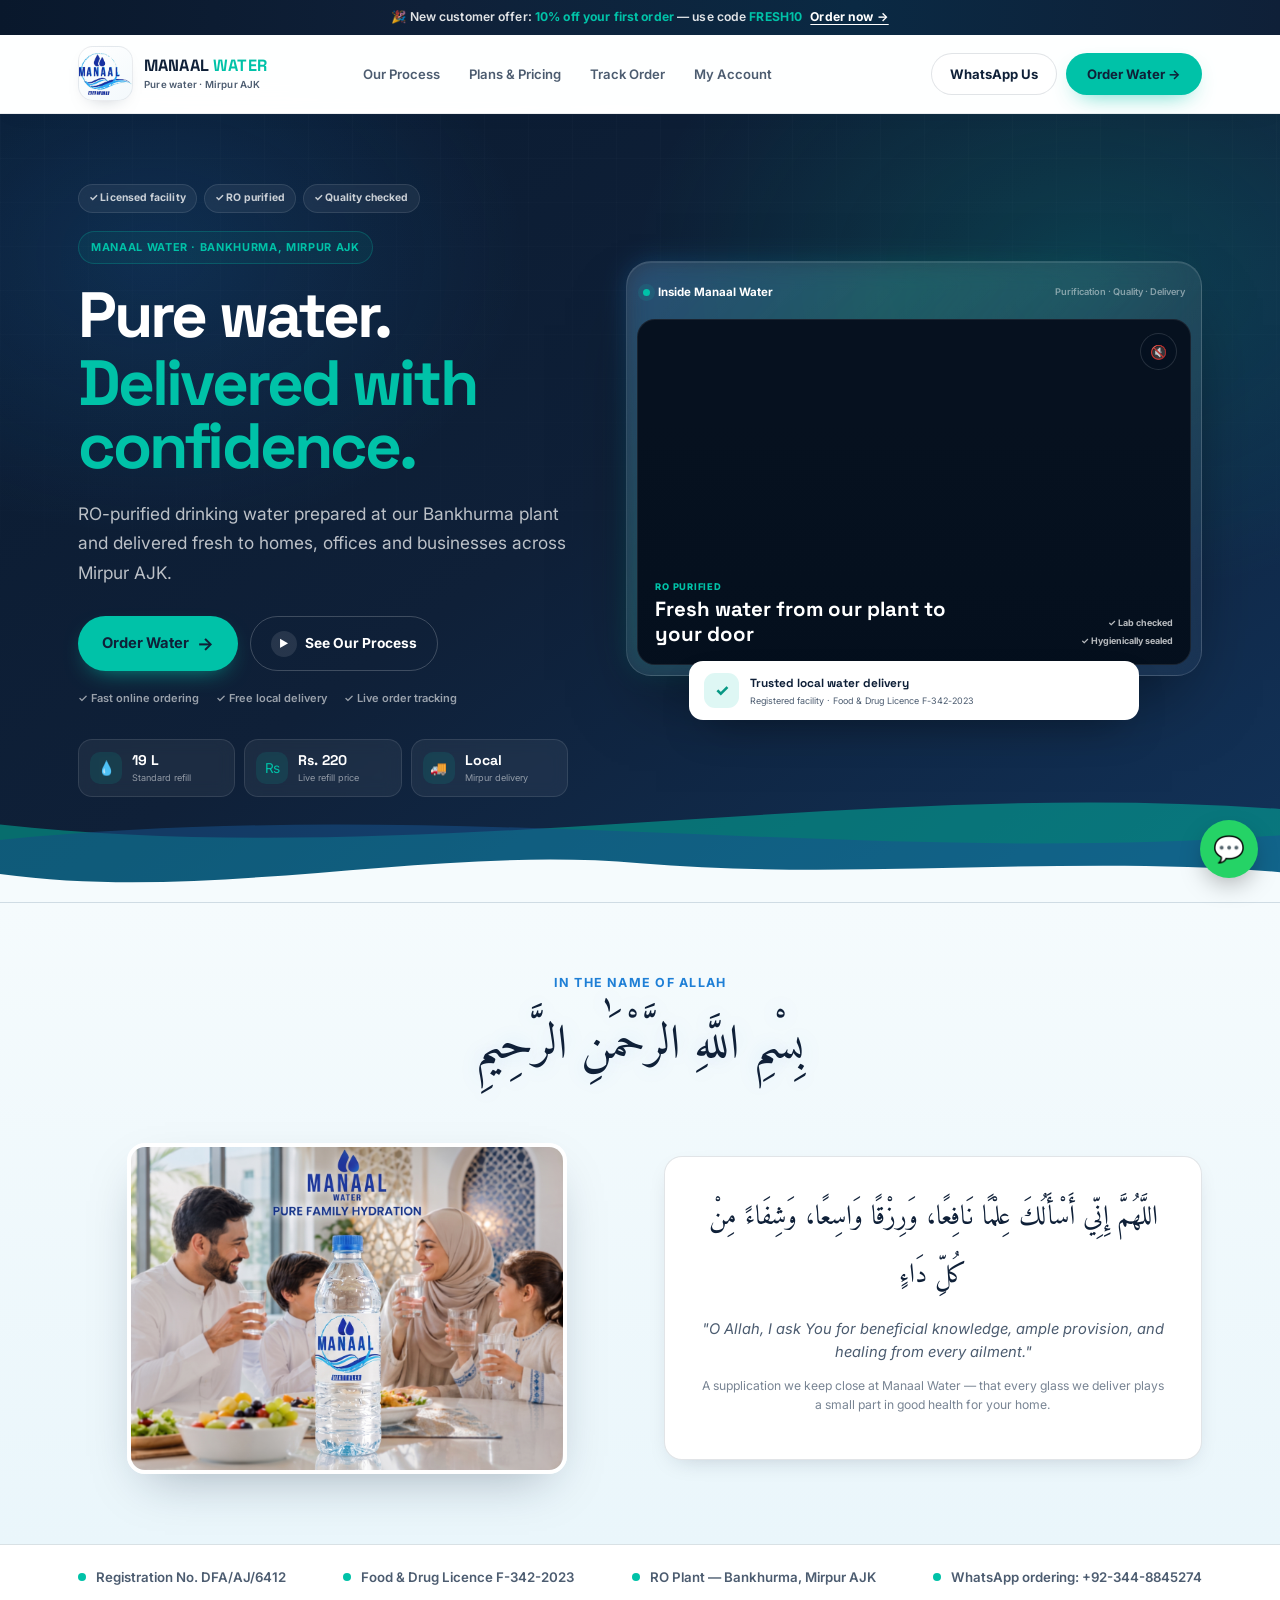
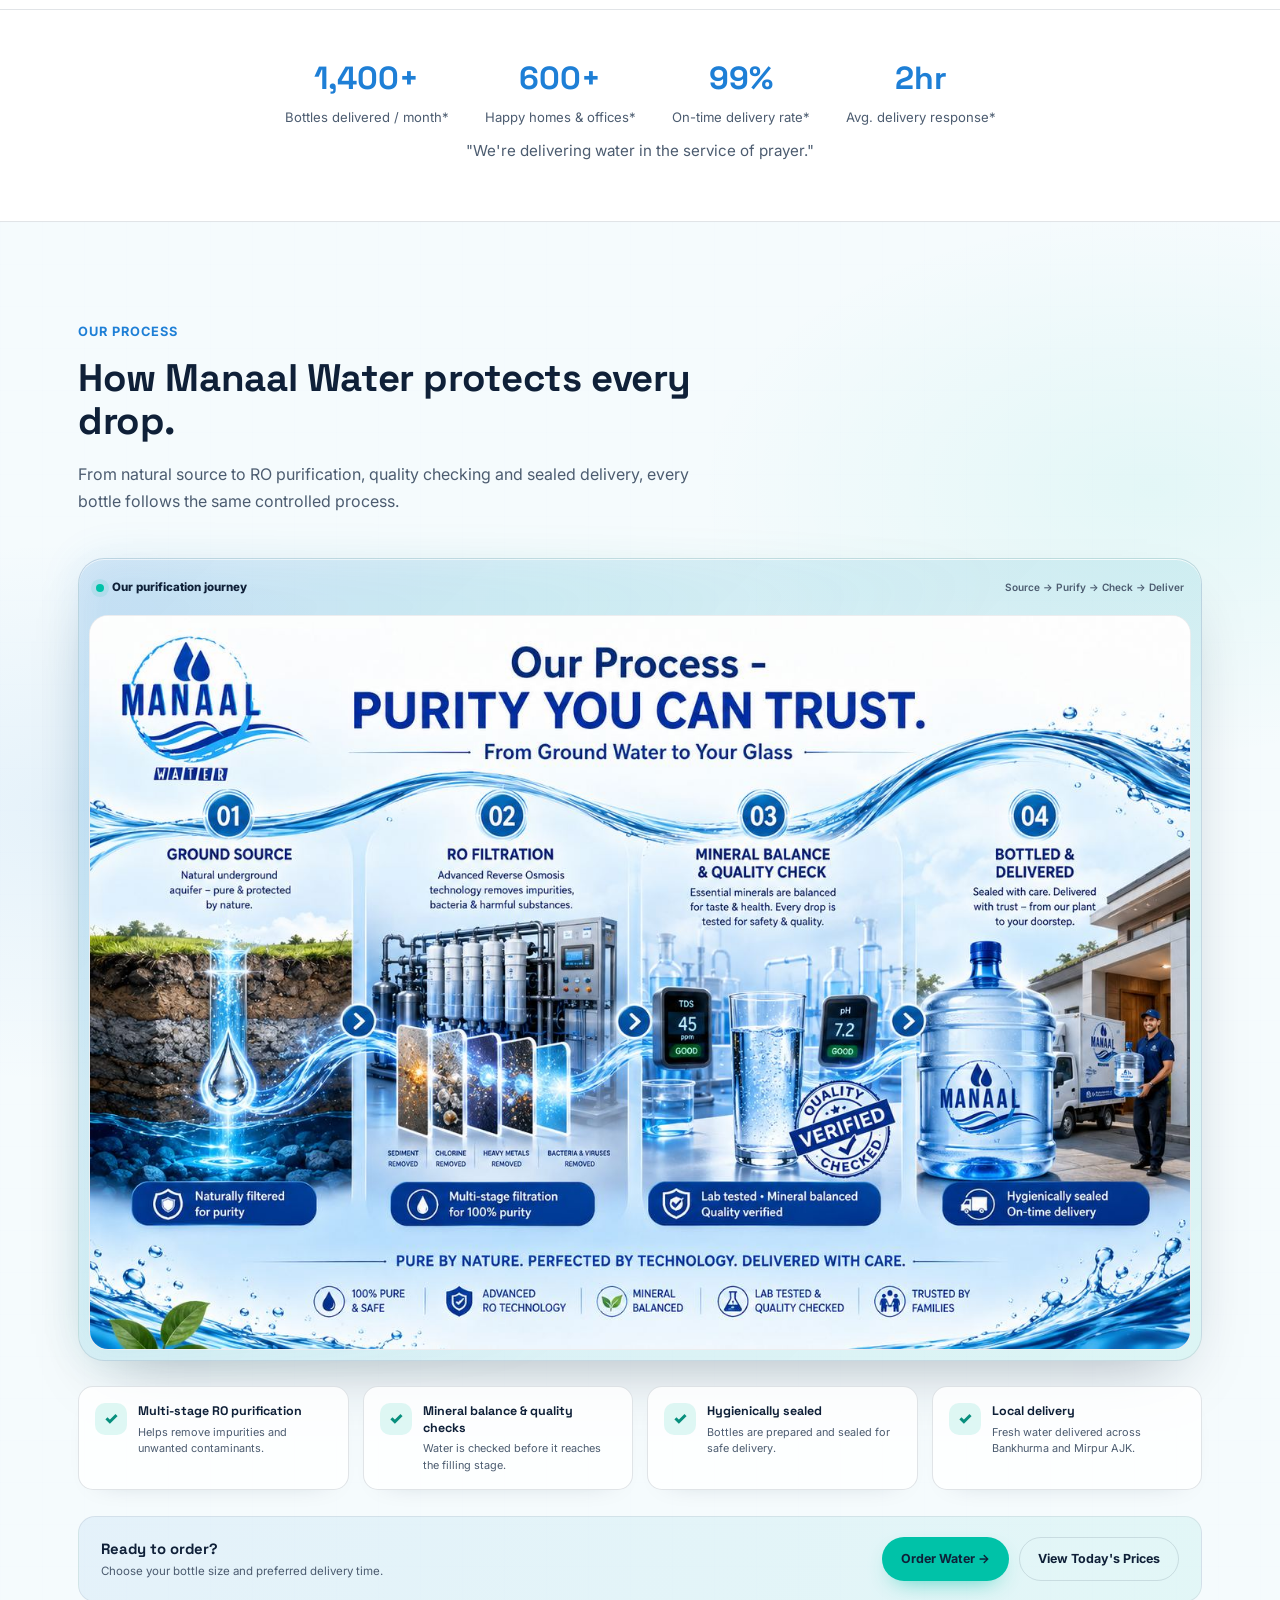
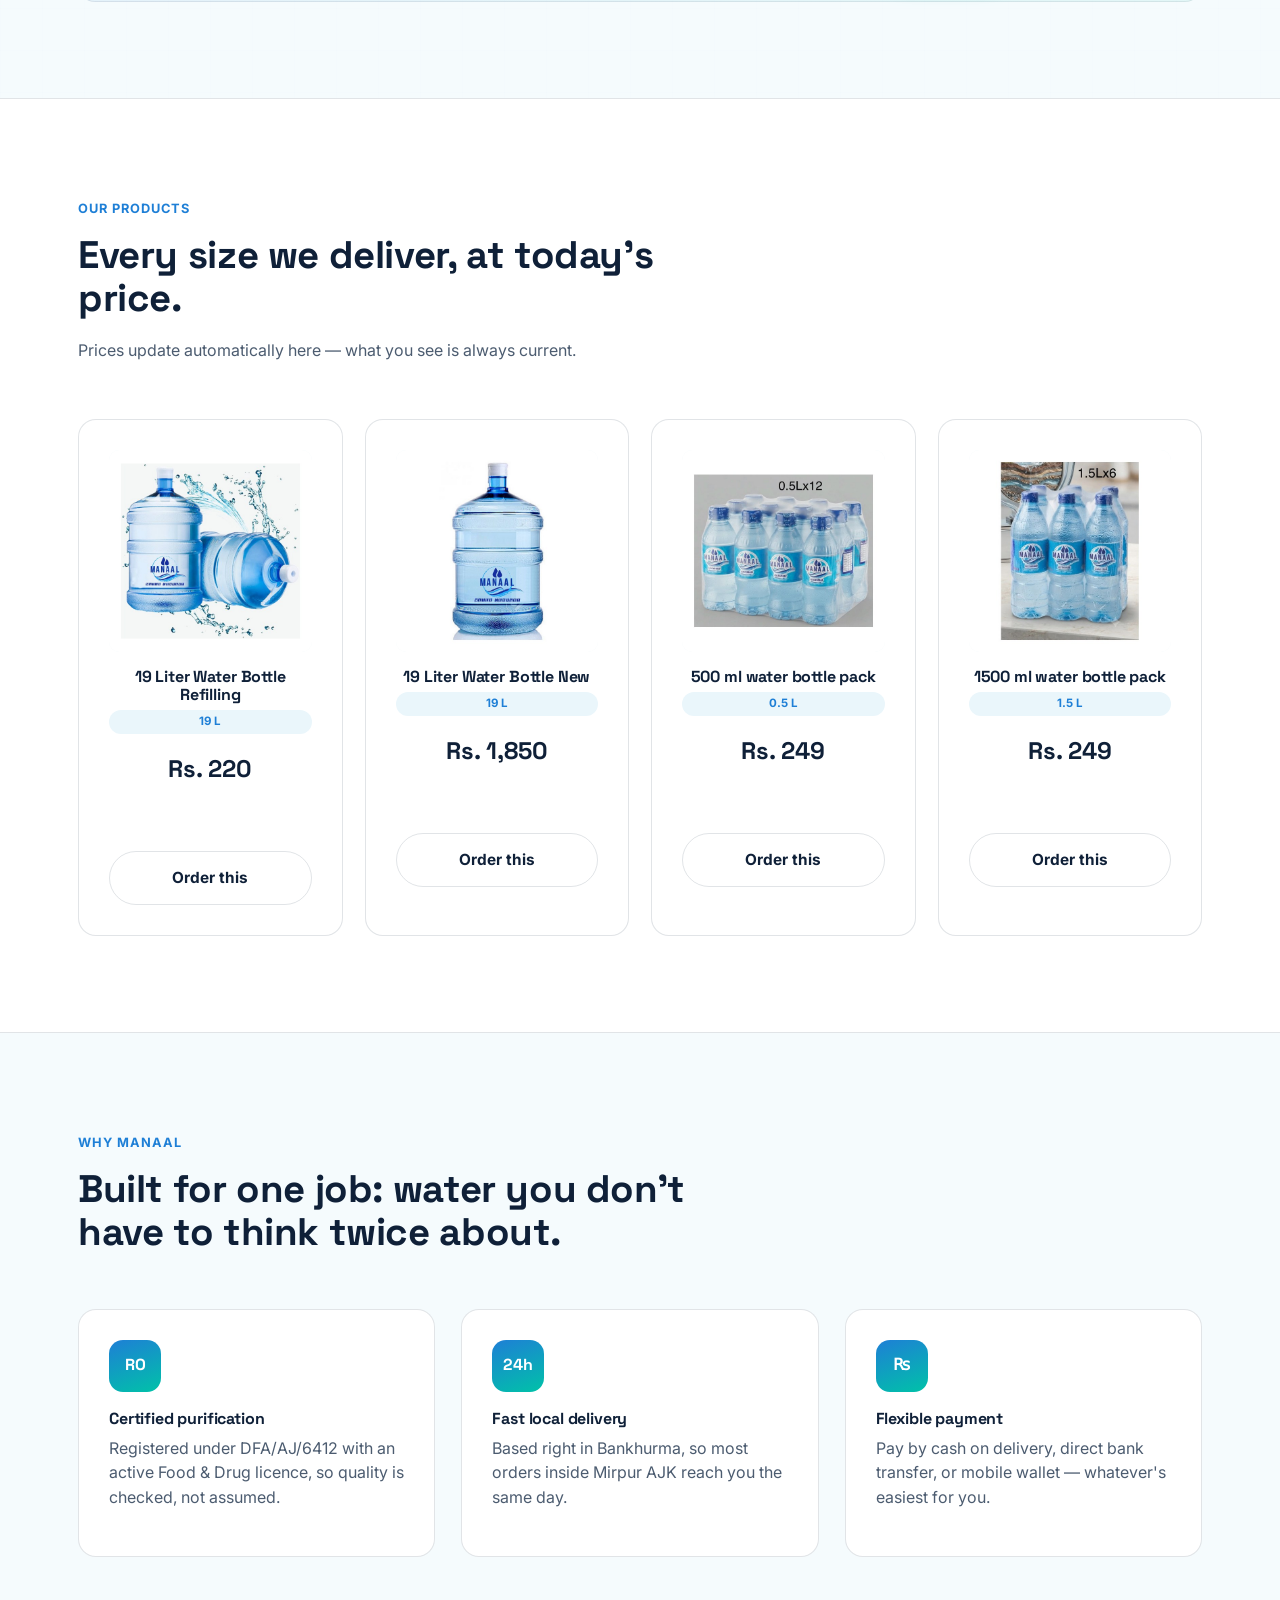
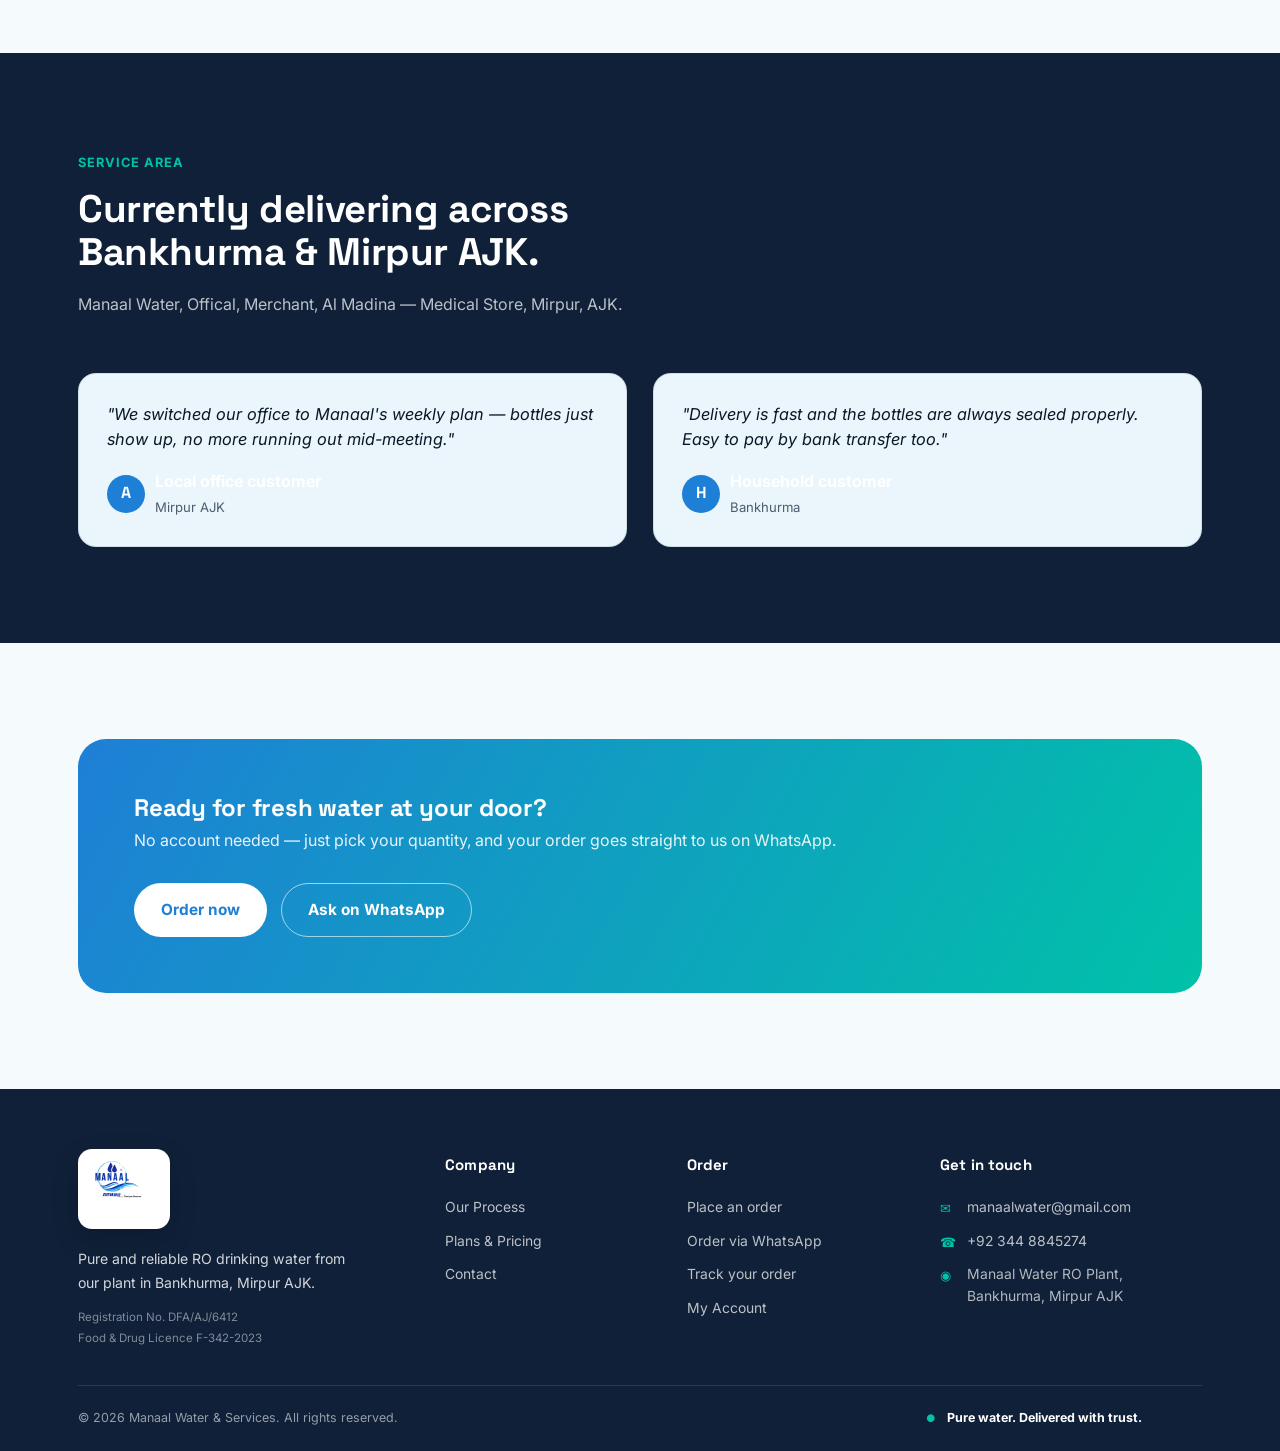
==== commit c5200985: "Remove duplicate old process section" ====
--- a/index.html
+++ b/index.html
@@ -1263,51 +1263,7 @@
 
 </section>
 
-    <div class="container">
-
-
-      <div class="section-head reveal">
-
-
-        <span class="eyebrow-dark">
-          Our Process
-        </span>
-
-
-        <h2>
-          From ground water to your glass,
-          in four checked stages.
-        </h2>
-
-
-        <p>
-          Every batch follows the same route —
-          nothing is shipped until it clears
-          the final stage.
-        </p>
-
-
-      </div>
-
-
-
-      <div class="reveal">
-
-        <img
-          src="assets/process-infographic.jpg"
-          alt="Manaal Water process: ground source, RO filtration, mineral balance and quality check, bottled and delivered"
-          class="process-image"
-        >
-
-      </div>
-
-
-    </div>
-
-  </section>
-
-
-
+    
   <!-- ==================================================
        PRODUCTS
   =================================================== -->
--- a/assets/style.css
+++ b/assets/style.css
@@ -5289,3 +5289,648 @@
   }
 
 }
+/* =========================================================
+   PREMIUM PROCESS SHOWCASE
+   ========================================================= */
+
+.process-showcase{
+
+  position:relative;
+
+  overflow:hidden;
+
+  background:
+
+    radial-gradient(
+      700px 420px
+      at 90% 18%,
+      rgba(0,194,168,.075),
+      transparent 65%
+    ),
+
+    radial-gradient(
+      600px 420px
+      at 5% 40%,
+      rgba(30,127,214,.075),
+      transparent 65%
+    ),
+
+    var(--foam-2);
+
+}
+
+
+/* subtle visual texture */
+
+.process-showcase::before{
+
+  content:"";
+
+  position:absolute;
+
+  inset:0;
+
+  pointer-events:none;
+
+  opacity:.28;
+
+  background-image:
+
+    linear-gradient(
+      rgba(30,127,214,.025) 1px,
+      transparent 1px
+    ),
+
+    linear-gradient(
+      90deg,
+      rgba(30,127,214,.025) 1px,
+      transparent 1px
+    );
+
+  background-size:
+    42px 42px;
+
+}
+
+
+.process-showcase
+.container{
+
+  position:relative;
+
+  z-index:2;
+
+}
+
+
+/* ---------------------------------------------------------
+   Section heading
+   --------------------------------------------------------- */
+
+.process-head{
+
+  max-width:720px;
+
+  margin-bottom:42px;
+
+}
+
+
+.process-head h2{
+
+  max-width:650px;
+
+}
+
+
+.process-head p{
+
+  max-width:650px;
+
+  font-size:1rem;
+
+  line-height:1.7;
+
+}
+
+
+
+/* ---------------------------------------------------------
+   Premium image frame
+   --------------------------------------------------------- */
+
+.process-image-wrap{
+
+  position:relative;
+
+  padding:10px;
+
+  border-radius:26px;
+
+  background:
+
+    linear-gradient(
+      135deg,
+      rgba(30,127,214,.13),
+      rgba(0,194,168,.10)
+    );
+
+  border:
+    1px solid
+    rgba(15,32,56,.10);
+
+  box-shadow:
+
+    0 28px 65px -32px
+    rgba(15,32,56,.38),
+
+    inset
+    0 1px 0
+    rgba(255,255,255,.75);
+
+}
+
+
+/* very soft glow */
+
+.process-image-wrap::before{
+
+  content:"";
+
+  position:absolute;
+
+  inset:-2px;
+
+  z-index:-1;
+
+  border-radius:28px;
+
+  background:
+
+    linear-gradient(
+      120deg,
+      rgba(30,127,214,.18),
+      rgba(0,194,168,.12),
+      transparent 60%
+    );
+
+  filter:blur(20px);
+
+  opacity:.55;
+
+}
+
+
+/* top label row */
+
+.process-frame-top{
+
+  display:flex;
+
+  align-items:center;
+
+  justify-content:space-between;
+
+  gap:16px;
+
+  min-height:46px;
+
+  padding:
+
+    3px 7px 10px;
+
+}
+
+
+.process-frame-label{
+
+  display:flex;
+
+  align-items:center;
+
+  gap:8px;
+
+  color:var(--deep);
+
+  font-size:.72rem;
+
+  font-weight:800;
+
+}
+
+
+.process-frame-dot{
+
+  width:8px;
+
+  height:8px;
+
+  border-radius:50%;
+
+  background:var(--aqua);
+
+  box-shadow:
+
+    0 0 0 5px
+    rgba(0,194,168,.11);
+
+}
+
+
+.process-frame-mini{
+
+  color:var(--ink-soft);
+
+  font-size:.63rem;
+
+  font-weight:600;
+
+}
+
+
+/* image shell */
+
+.process-image-shell{
+
+  position:relative;
+
+  overflow:hidden;
+
+  border-radius:19px;
+
+  background:#fff;
+
+  border:
+    1px solid
+    rgba(15,32,56,.08);
+
+}
+
+
+.process-image{
+
+  width:100%;
+
+  height:auto;
+
+  display:block;
+
+  border-radius:0;
+
+  border:none;
+
+  box-shadow:none;
+
+  transition:
+    transform .5s
+    cubic-bezier(.2,.7,.2,1);
+
+}
+
+
+.process-image-wrap:hover
+.process-image{
+
+  transform:
+    scale(1.008);
+
+}
+
+
+
+/* ---------------------------------------------------------
+   Benefits grid
+   --------------------------------------------------------- */
+
+.process-benefits{
+
+  display:grid;
+
+  grid-template-columns:
+    repeat(4,1fr);
+
+  gap:14px;
+
+  margin-top:25px;
+
+}
+
+
+.process-benefit{
+
+  display:flex;
+
+  align-items:flex-start;
+
+  gap:11px;
+
+  min-width:0;
+
+  padding:16px;
+
+  border-radius:15px;
+
+  background:rgba(255,255,255,.82);
+
+  border:
+    1px solid
+    var(--line);
+
+  box-shadow:
+
+    0 10px 28px -24px
+    rgba(15,32,56,.35);
+
+  transition:
+    transform .2s ease,
+    box-shadow .2s ease,
+    border-color .2s ease;
+
+}
+
+
+.process-benefit:hover{
+
+  transform:
+    translateY(-3px);
+
+  border-color:
+    rgba(0,194,168,.30);
+
+  box-shadow:
+
+    0 16px 32px -22px
+    rgba(15,32,56,.30);
+
+}
+
+
+.process-benefit-icon{
+
+  display:flex;
+
+  align-items:center;
+
+  justify-content:center;
+
+  flex:0 0 32px;
+
+  width:32px;
+
+  height:32px;
+
+  border-radius:10px;
+
+  background:
+    rgba(0,194,168,.12);
+
+  color:#078f7d;
+
+  font-weight:900;
+
+}
+
+
+.process-benefit strong{
+
+  display:block;
+
+  margin-bottom:4px;
+
+  color:var(--deep);
+
+  font-family:
+    var(--font-display);
+
+  font-size:.78rem;
+
+  line-height:1.35;
+
+}
+
+
+.process-benefit div span{
+
+  display:block;
+
+  color:var(--ink-soft);
+
+  font-size:.68rem;
+
+  line-height:1.5;
+
+}
+
+
+
+/* ---------------------------------------------------------
+   Bottom CTA
+   --------------------------------------------------------- */
+
+.process-actions{
+
+  margin-top:26px;
+
+  padding:20px 22px;
+
+  display:flex;
+
+  align-items:center;
+
+  justify-content:space-between;
+
+  gap:20px;
+
+  border-radius:17px;
+
+  background:
+
+    linear-gradient(
+      120deg,
+      rgba(30,127,214,.075),
+      rgba(0,194,168,.075)
+    );
+
+  border:
+    1px solid
+    rgba(15,32,56,.08);
+
+}
+
+
+.process-action-copy{
+
+  display:flex;
+
+  flex-direction:column;
+
+}
+
+
+.process-action-copy strong{
+
+  color:var(--deep);
+
+  font-family:
+    var(--font-display);
+
+  font-size:.93rem;
+
+}
+
+
+.process-action-copy span{
+
+  margin-top:3px;
+
+  color:var(--ink-soft);
+
+  font-size:.72rem;
+
+}
+
+
+.process-action-buttons{
+
+  display:flex;
+
+  gap:10px;
+
+  flex-wrap:wrap;
+
+}
+
+
+.process-action-buttons
+.btn{
+
+  padding:
+    11px 18px;
+
+  font-size:.78rem;
+
+}
+
+
+
+/* =========================================================
+   PROCESS TABLET
+   ========================================================= */
+
+@media (max-width:980px){
+
+  .process-benefits{
+
+    grid-template-columns:
+      1fr 1fr;
+
+  }
+
+}
+
+
+
+/* =========================================================
+   PROCESS MOBILE
+   ========================================================= */
+
+@media (max-width:640px){
+
+  .process-head{
+
+    margin-bottom:28px;
+
+  }
+
+
+  .process-head p{
+
+    font-size:.88rem;
+
+  }
+
+
+  .process-image-wrap{
+
+    padding:6px;
+
+    border-radius:20px;
+
+  }
+
+
+  .process-frame-top{
+
+    min-height:40px;
+
+    padding:
+      3px 5px 8px;
+
+  }
+
+
+  .process-frame-label{
+
+    font-size:.62rem;
+
+  }
+
+
+  .process-frame-mini{
+
+    display:none;
+
+  }
+
+
+  .process-image-shell{
+
+    border-radius:15px;
+
+  }
+
+
+  .process-benefits{
+
+    grid-template-columns:1fr;
+
+    gap:9px;
+
+    margin-top:17px;
+
+  }
+
+
+  .process-benefit{
+
+    padding:13px;
+
+  }
+
+
+  .process-benefit strong{
+
+    font-size:.76rem;
+
+  }
+
+
+  .process-benefit div span{
+
+    font-size:.66rem;
+
+  }
+
+
+  .process-actions{
+
+    margin-top:18px;
+
+    padding:17px;
+
+    flex-direction:column;
+
+    align-items:flex-start;
+
+  }
+
+
+  .process-action-buttons{
+
+    width:100%;
+
+    display:grid;
+
+    grid-template-columns:1fr;
+
+  }
+
+
+  .process-action-buttons
+  .btn{
+
+    width:100%;
+
+  }
+
+}
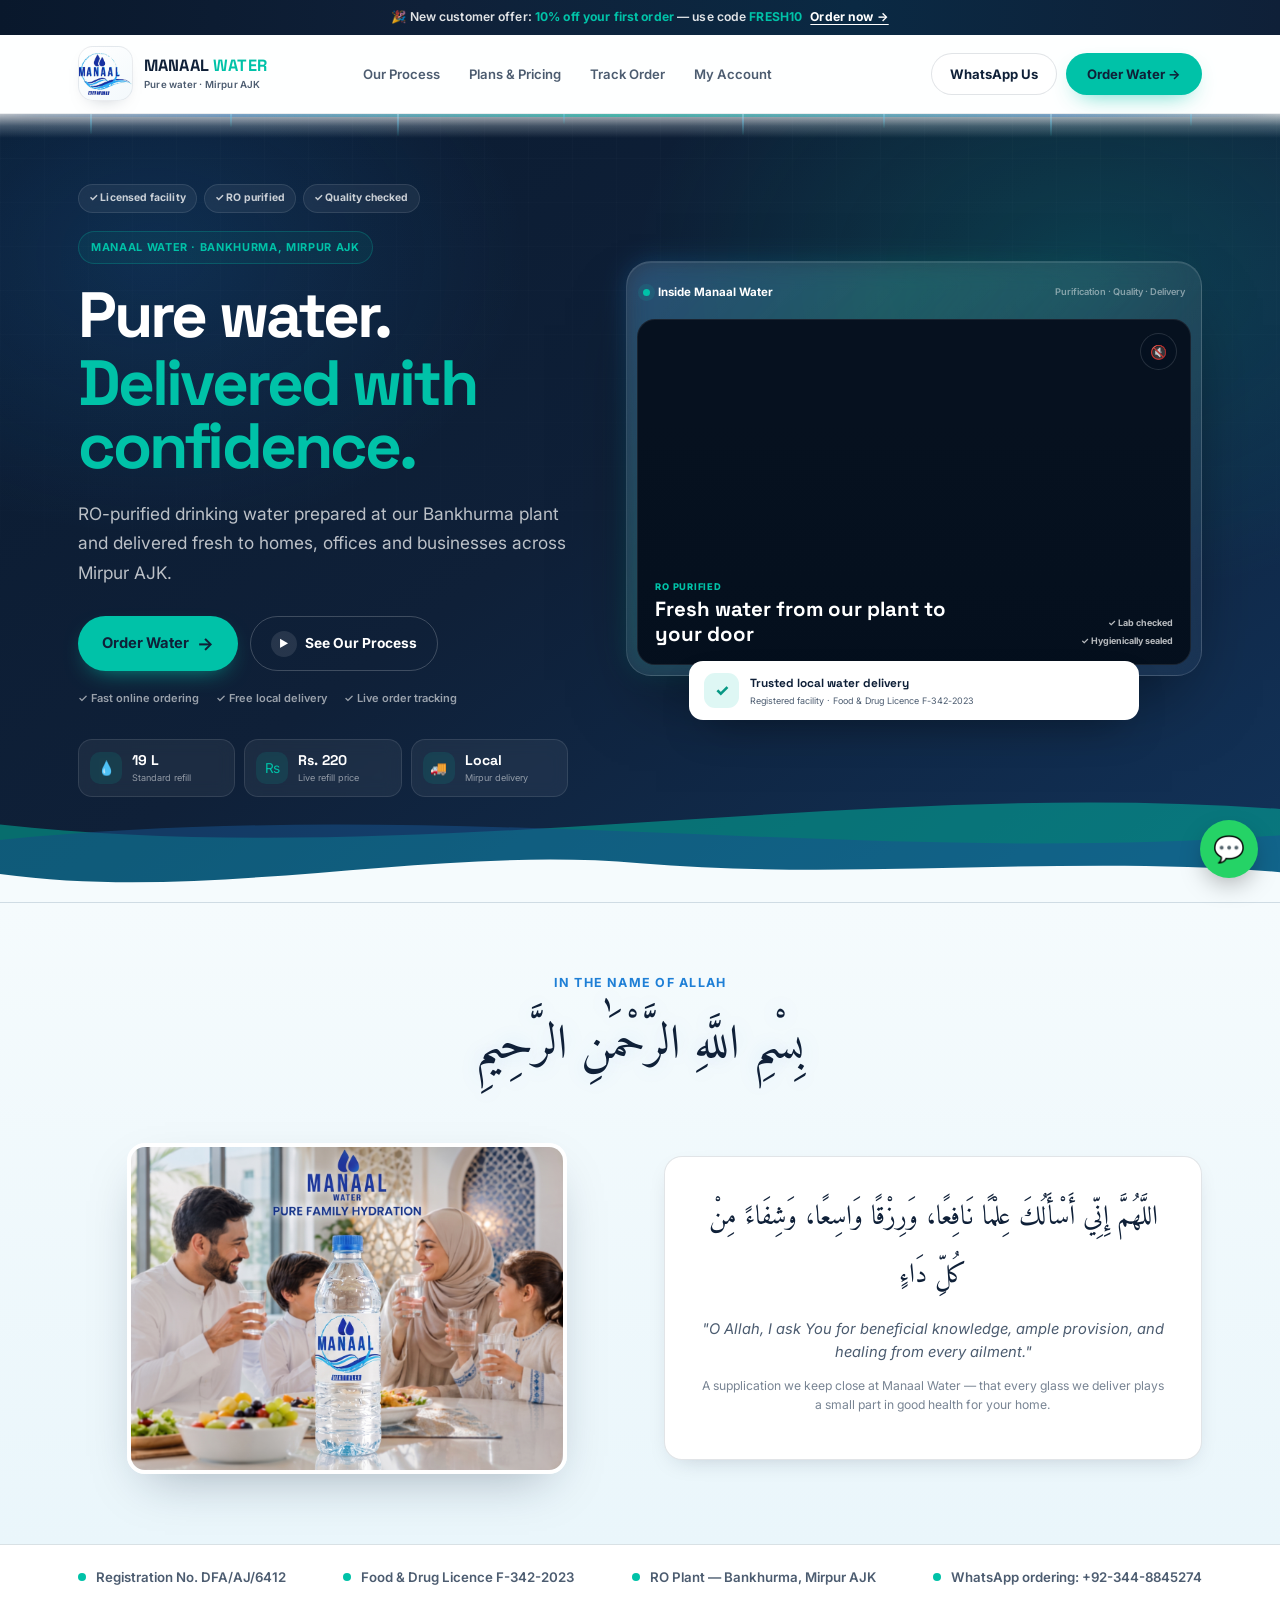
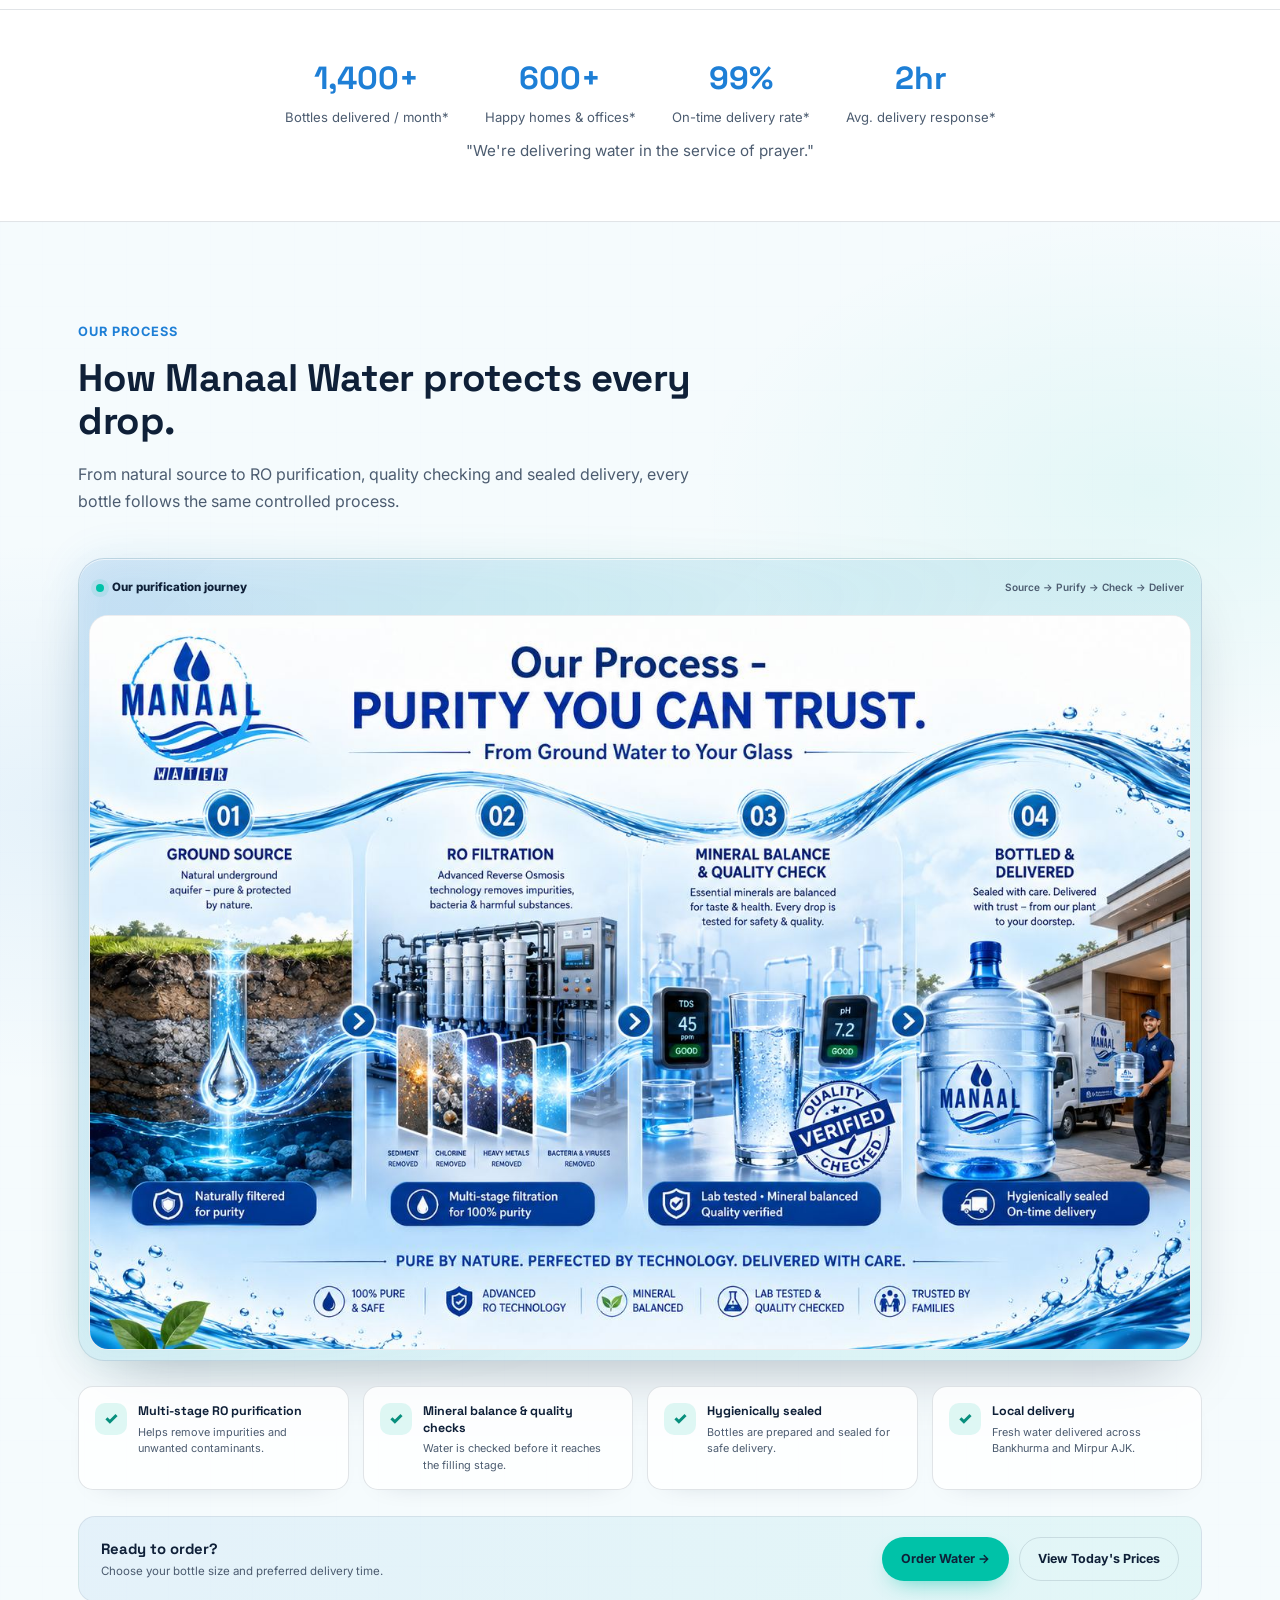
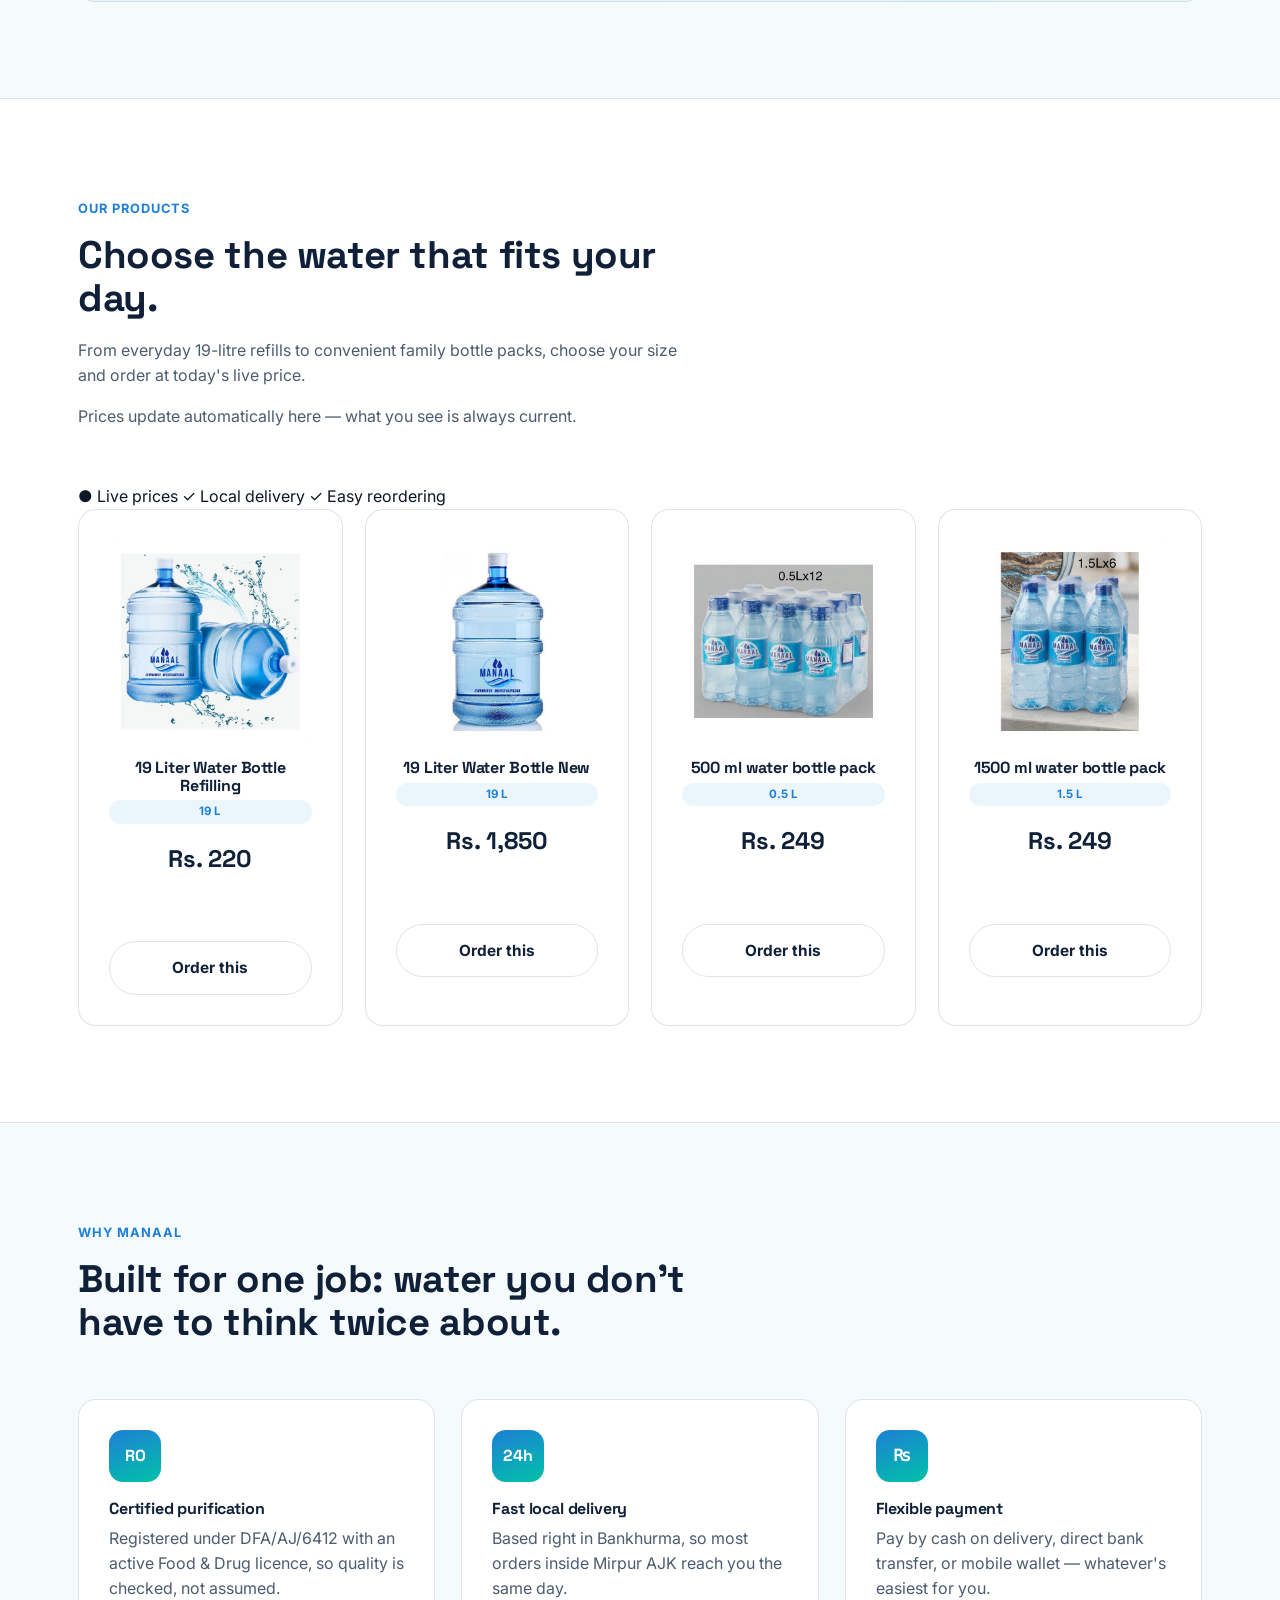
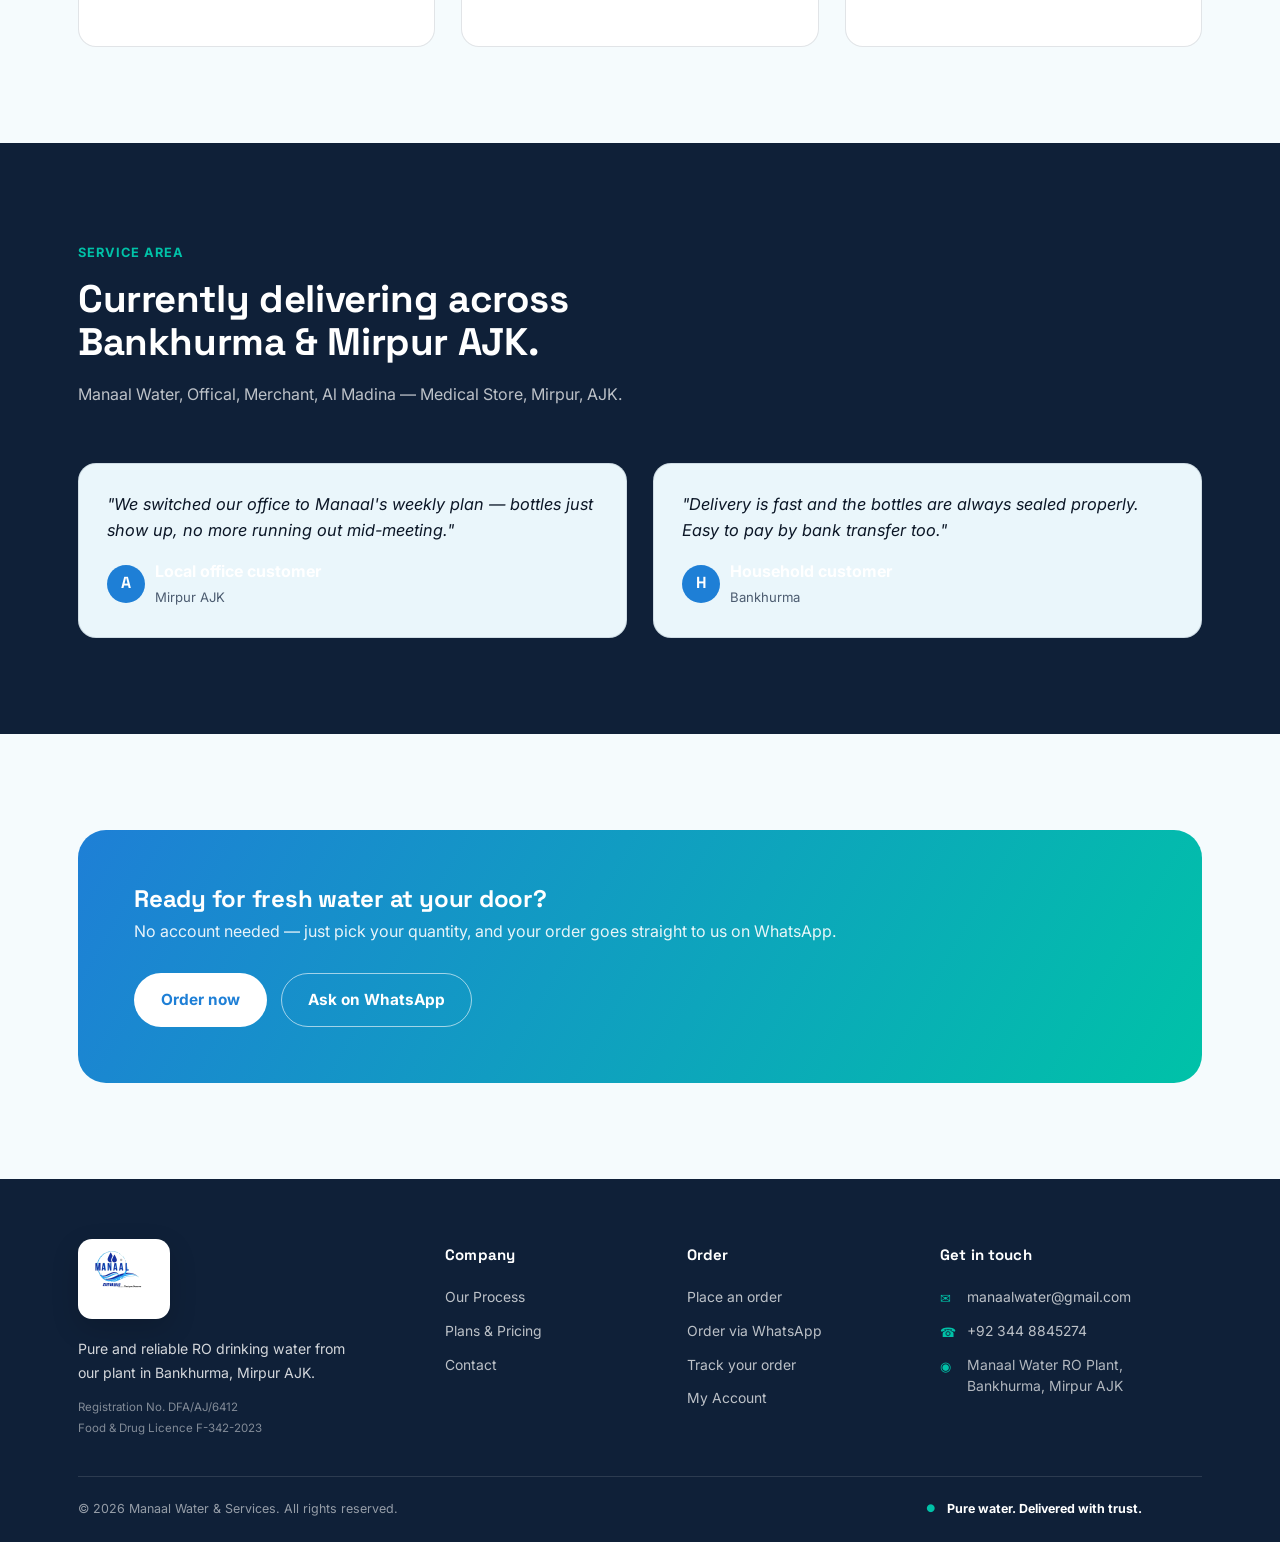
==== commit e2b06ea2: "Update index.html" ====
--- a/index.html
+++ b/index.html
@@ -422,6 +422,29 @@
     </div>
 
   </nav>
+  
+  <!-- ==================================================
+     WATER CURTAIN TRANSITION
+=================================================== -->
+
+<div class="water-curtain" aria-hidden="true">
+
+  <span class="water-stream stream-1"></span>
+  <span class="water-stream stream-2"></span>
+  <span class="water-stream stream-3"></span>
+  <span class="water-stream stream-4"></span>
+  <span class="water-stream stream-5"></span>
+  <span class="water-stream stream-6"></span>
+  <span class="water-stream stream-7"></span>
+  <span class="water-stream stream-8"></span>
+
+  <span class="water-drop drop-1"></span>
+  <span class="water-drop drop-2"></span>
+  <span class="water-drop drop-3"></span>
+  <span class="water-drop drop-4"></span>
+  <span class="water-drop drop-5"></span>
+
+</div>
 
 
 
@@ -1284,15 +1307,19 @@
       <div class="section-head reveal">
 
 
-        <span class="eyebrow-dark">
-          Our Products
-        </span>
-
-
-        <h2>
-          Every size we deliver,
-          at today's price.
-        </h2>
+<span class="eyebrow-dark">
+  Our Products
+</span>
+
+<h2>
+  Choose the water that fits your day.
+</h2>
+
+<p>
+  From everyday 19-litre refills to convenient
+  family bottle packs, choose your size and order
+  at today's live price.
+</p>
 
 
         <p>
@@ -1303,7 +1330,21 @@
 
       </div>
 
-
+      <div class="products-topline reveal">
+
+  <span>
+    ● Live prices
+  </span>
+
+  <span>
+    ✓ Local delivery
+  </span>
+
+  <span>
+    ✓ Easy reordering
+  </span>
+
+</div>
 
       <div
         class="grid-4 reveal"
--- a/assets/style.css
+++ b/assets/style.css
@@ -5934,3 +5934,259 @@
   }
 
 }
+/* =========================================================
+   WATER CURTAIN UNDER HEADER
+   ========================================================= */
+
+.water-curtain{
+
+  position:relative;
+
+  width:100%;
+
+  height:24px;
+
+  margin-bottom:-24px;
+
+  z-index:20;
+
+  overflow:hidden;
+
+  pointer-events:none;
+
+  background:
+    linear-gradient(
+      to bottom,
+      rgba(255,255,255,.72),
+      rgba(234,246,251,.25),
+      transparent
+    );
+
+}
+
+
+/* soft horizontal water edge */
+
+.water-curtain::before{
+
+  content:"";
+
+  position:absolute;
+
+  left:0;
+
+  right:0;
+
+  top:0;
+
+  height:3px;
+
+  background:
+    linear-gradient(
+      90deg,
+      transparent 0%,
+      rgba(30,127,214,.35) 18%,
+      rgba(0,194,168,.55) 48%,
+      rgba(30,127,214,.35) 82%,
+      transparent 100%
+    );
+
+  filter:blur(.3px);
+
+}
+
+
+/* flowing thin streams */
+
+.water-stream{
+
+  position:absolute;
+
+  top:-6px;
+
+  width:2px;
+
+  height:26px;
+
+  border-radius:999px;
+
+  background:
+    linear-gradient(
+      to bottom,
+      rgba(255,255,255,.9),
+      rgba(103,204,242,.75),
+      rgba(0,194,168,.12)
+    );
+
+  opacity:.55;
+
+  animation:
+    waterFall
+    2.6s ease-in-out infinite;
+
+}
+
+
+.stream-1{
+  left:7%;
+  animation-delay:.15s;
+}
+
+.stream-2{
+  left:18%;
+  height:19px;
+  animation-delay:.55s;
+}
+
+.stream-3{
+  left:31%;
+  height:28px;
+  animation-delay:.9s;
+}
+
+.stream-4{
+  left:44%;
+  height:16px;
+  animation-delay:.3s;
+}
+
+.stream-5{
+  left:58%;
+  height:27px;
+  animation-delay:1.15s;
+}
+
+.stream-6{
+  left:69%;
+  height:20px;
+  animation-delay:.7s;
+}
+
+.stream-7{
+  left:82%;
+  height:28px;
+  animation-delay:1.35s;
+}
+
+.stream-8{
+  left:93%;
+  height:18px;
+  animation-delay:.4s;
+}
+
+
+@keyframes waterFall{
+
+  0%{
+    transform:translateY(-16px) scaleY(.55);
+    opacity:0;
+  }
+
+  25%{
+    opacity:.55;
+  }
+
+  70%{
+    opacity:.35;
+  }
+
+  100%{
+    transform:translateY(25px) scaleY(1.2);
+    opacity:0;
+  }
+
+}
+
+
+/* individual falling droplets */
+
+.water-drop{
+
+  position:absolute;
+
+  top:-9px;
+
+  width:5px;
+
+  height:8px;
+
+  border-radius:
+    50% 50% 55% 55%;
+
+  background:
+    linear-gradient(
+      180deg,
+      #b6efff,
+      rgba(0,194,168,.55)
+    );
+
+  box-shadow:
+    0 0 8px
+    rgba(30,127,214,.25);
+
+  opacity:0;
+
+  animation:
+    waterDrop
+    3.3s linear infinite;
+
+}
+
+
+.drop-1{
+  left:13%;
+  animation-delay:.4s;
+}
+
+.drop-2{
+  left:37%;
+  animation-delay:1.2s;
+}
+
+.drop-3{
+  left:54%;
+  animation-delay:2.1s;
+}
+
+.drop-4{
+  left:74%;
+  animation-delay:.85s;
+}
+
+.drop-5{
+  left:89%;
+  animation-delay:1.65s;
+}
+
+
+@keyframes waterDrop{
+
+  0%{
+    transform:translateY(-8px);
+    opacity:0;
+  }
+
+  15%{
+    opacity:.7;
+  }
+
+  100%{
+    transform:translateY(34px);
+    opacity:0;
+  }
+
+}
+
+
+@media (max-width:640px){
+
+  .water-curtain{
+    height:18px;
+    margin-bottom:-18px;
+  }
+
+  .water-stream{
+    height:20px;
+  }
+
+}
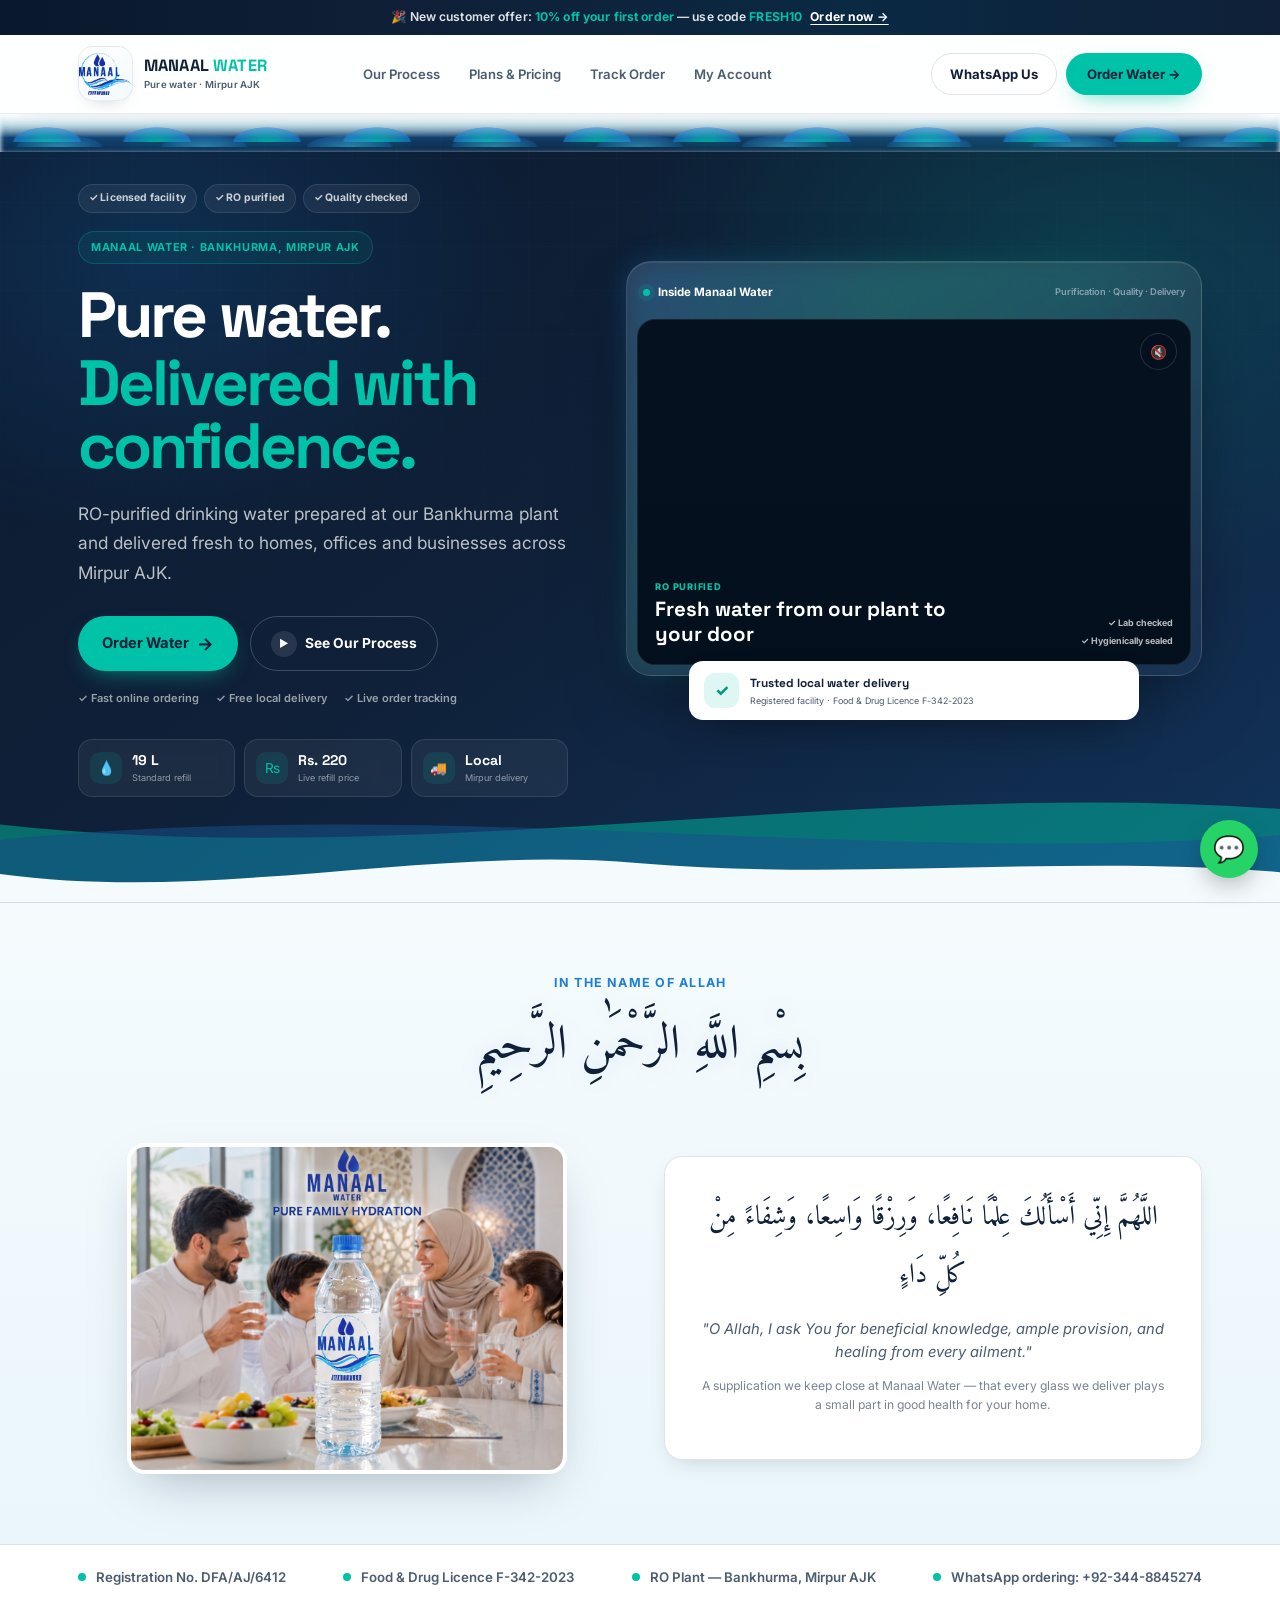
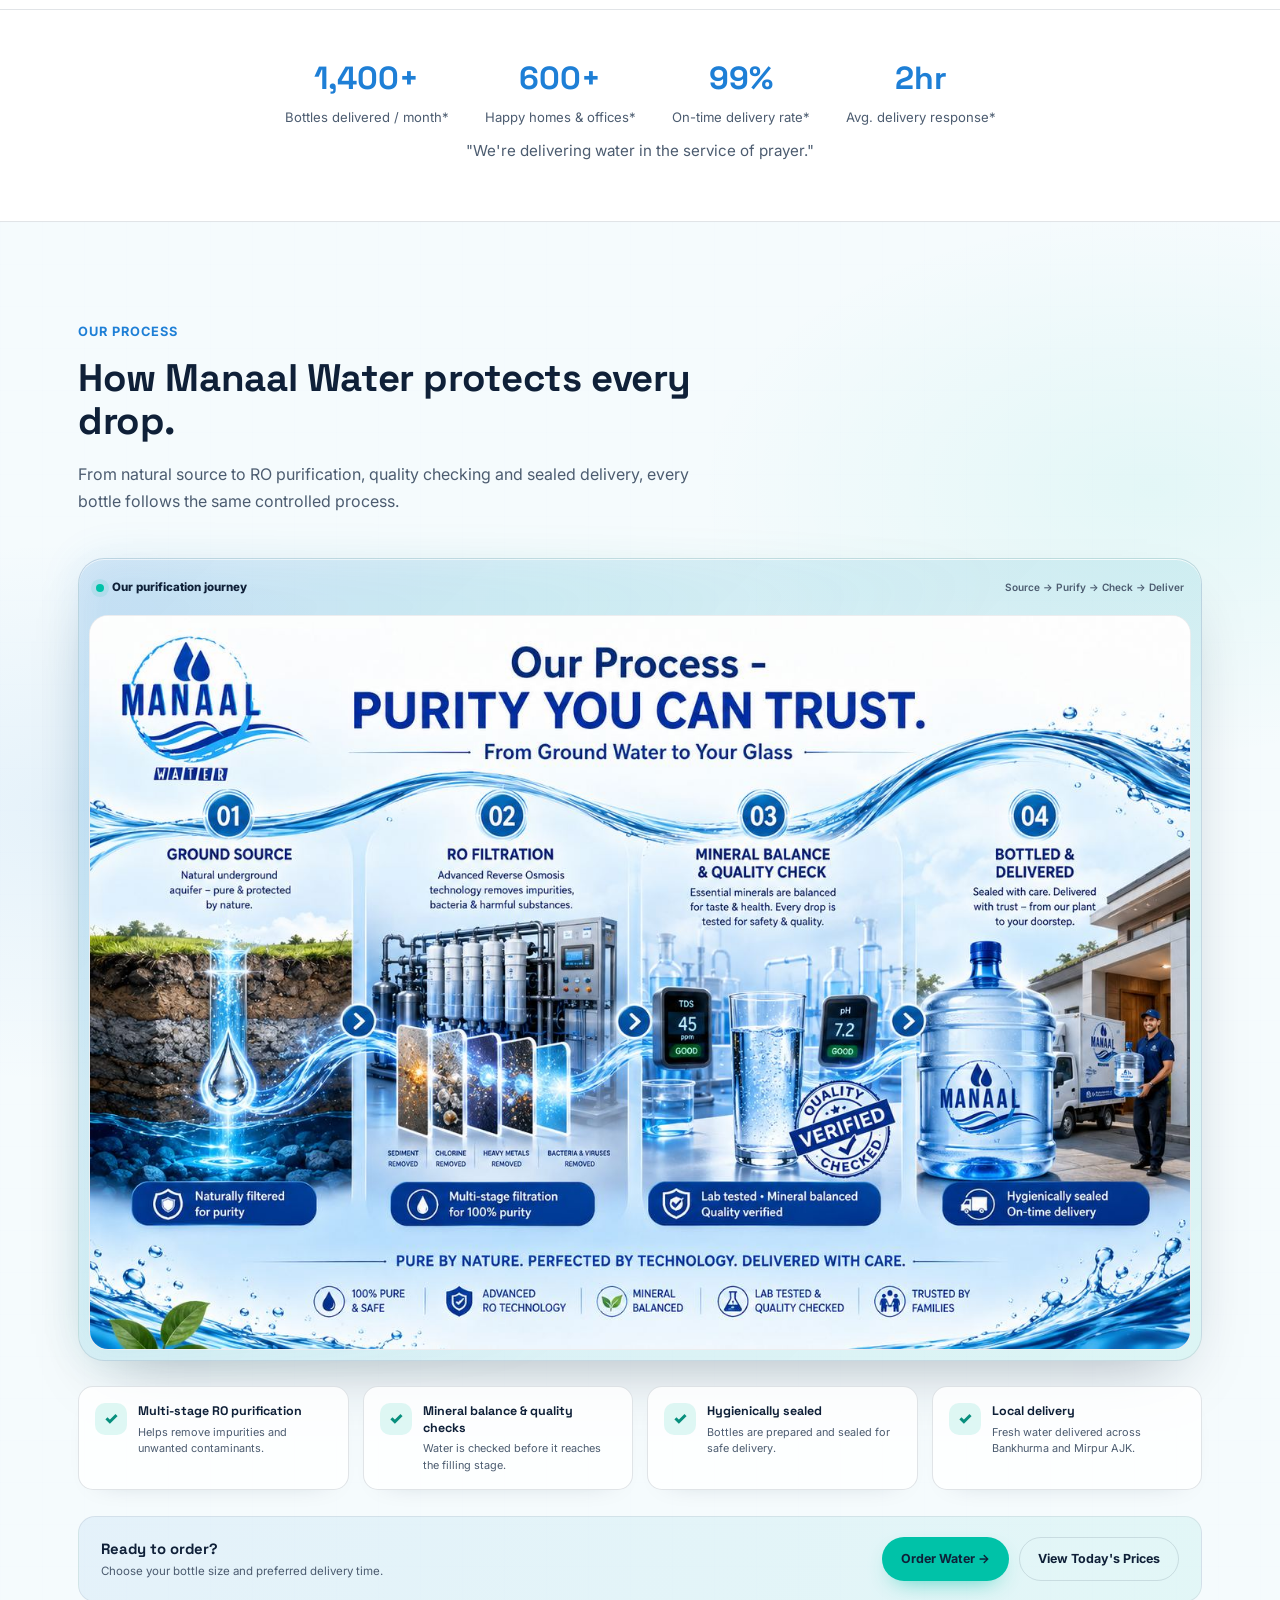
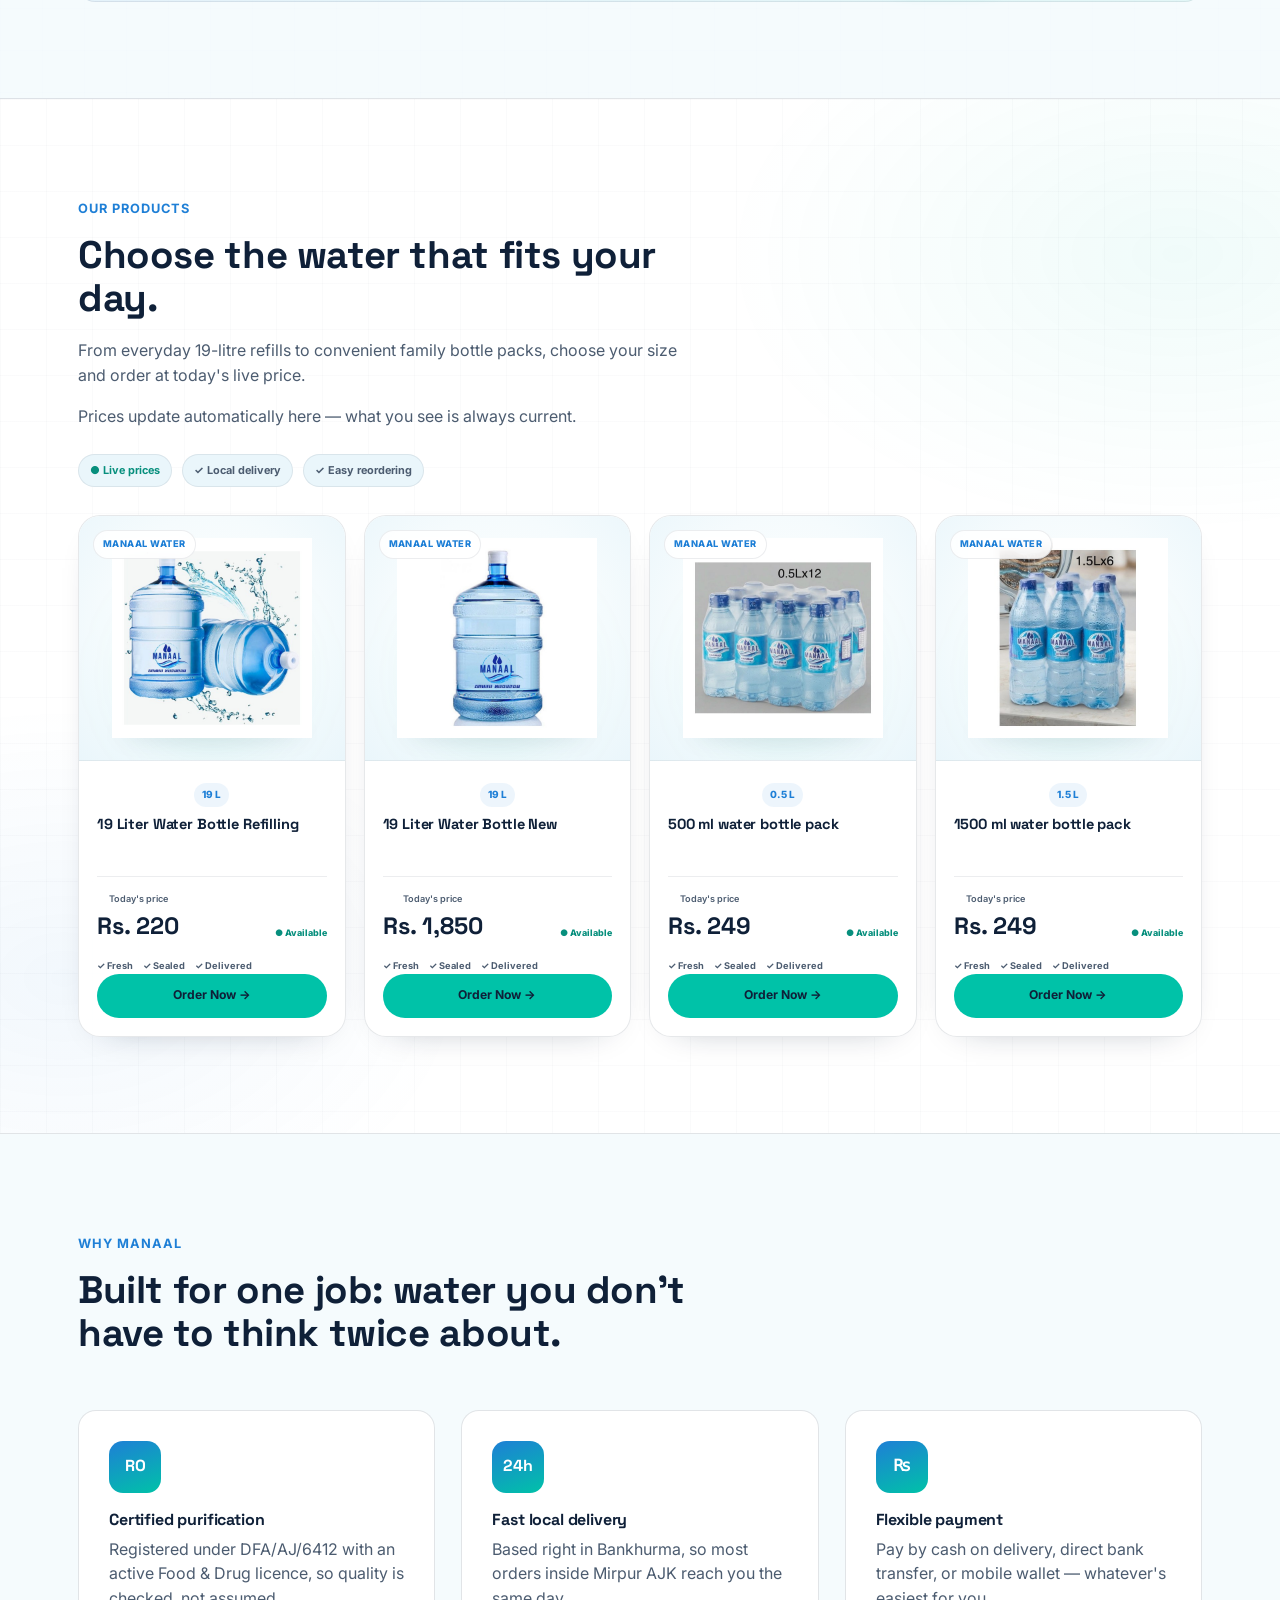
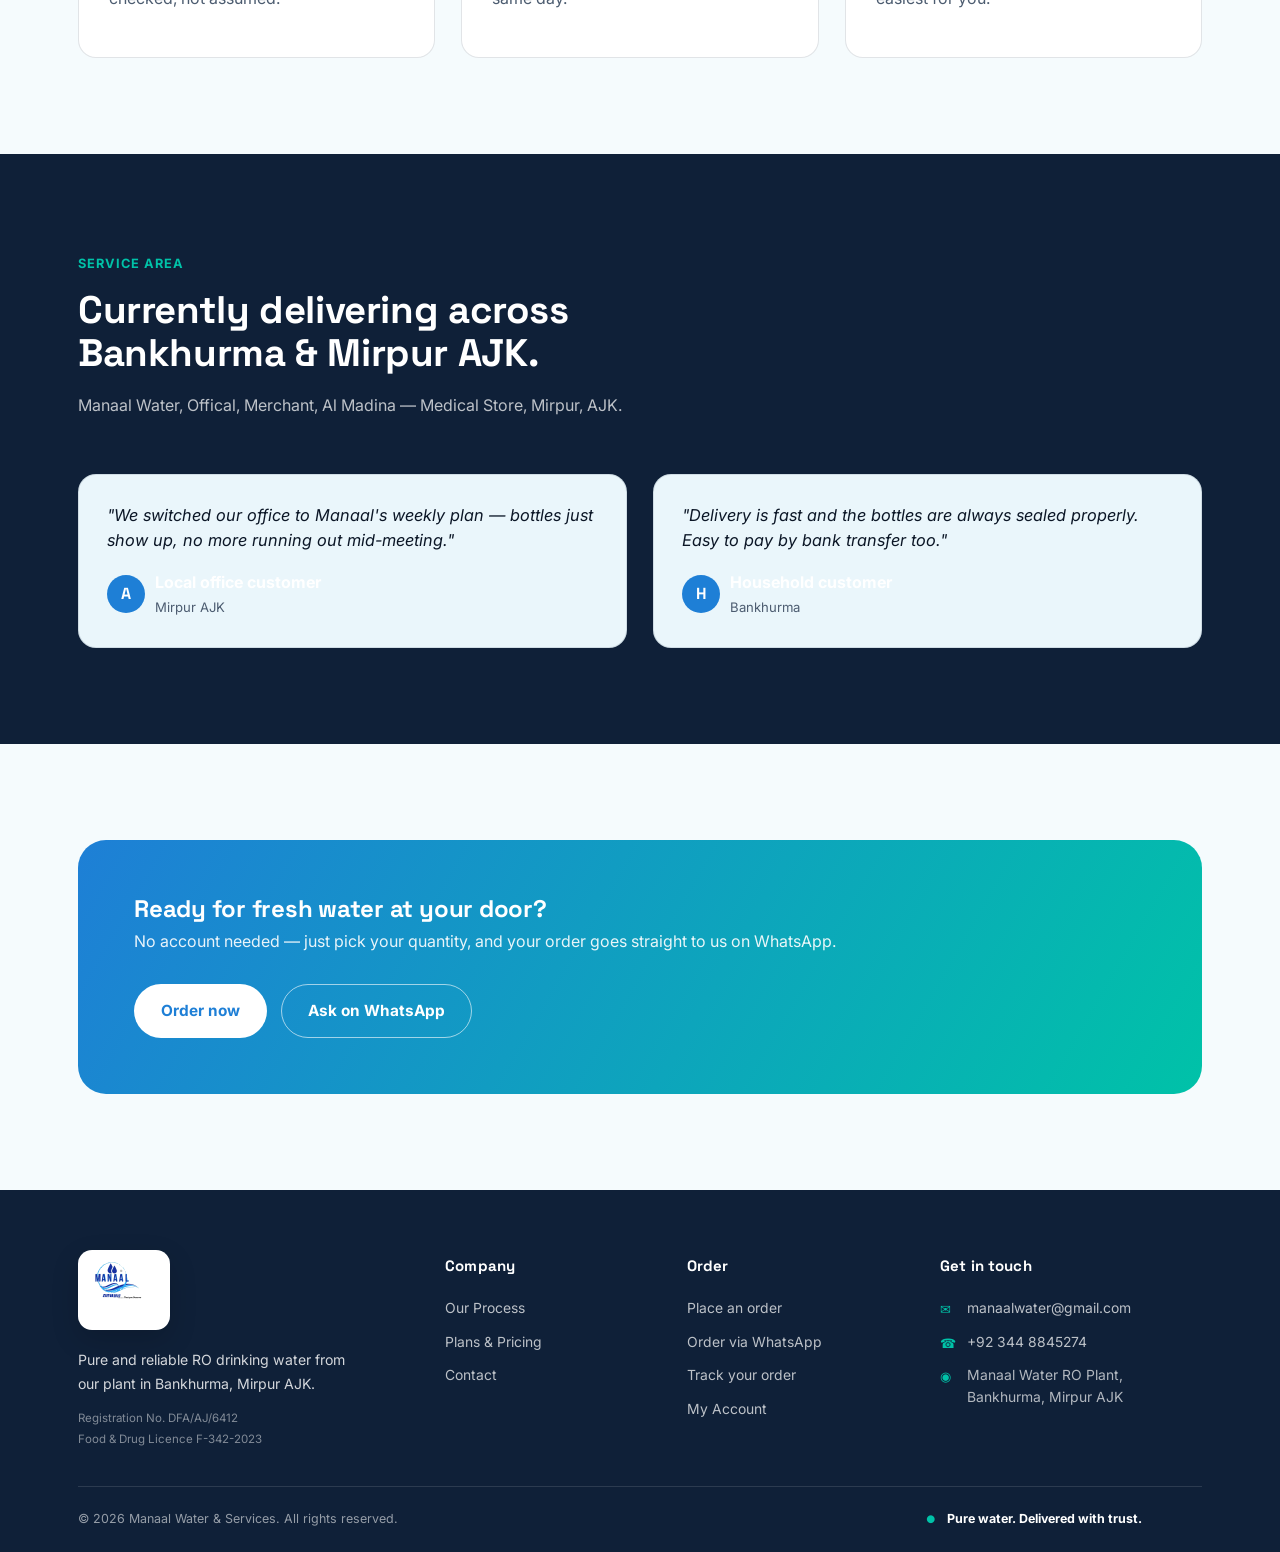
==== commit 82759356: "Update index.html" ====
--- a/index.html
+++ b/index.html
@@ -429,20 +429,15 @@
 
 <div class="water-curtain" aria-hidden="true">
 
-  <span class="water-stream stream-1"></span>
-  <span class="water-stream stream-2"></span>
-  <span class="water-stream stream-3"></span>
-  <span class="water-stream stream-4"></span>
-  <span class="water-stream stream-5"></span>
-  <span class="water-stream stream-6"></span>
-  <span class="water-stream stream-7"></span>
-  <span class="water-stream stream-8"></span>
-
-  <span class="water-drop drop-1"></span>
-  <span class="water-drop drop-2"></span>
-  <span class="water-drop drop-3"></span>
-  <span class="water-drop drop-4"></span>
-  <span class="water-drop drop-5"></span>
+  <div class="water-curtain" aria-hidden="true">
+
+  <img
+    src="assets/header-water-wave.svg"
+    alt=""
+    class="header-water-wave"
+  >
+
+</div>
 
 </div>
 
--- a/assets/style.css
+++ b/assets/style.css
@@ -6190,3 +6190,865 @@
   }
 
 }
+/* =========================================================
+   MODERN PRODUCT SHOWCASE
+   ========================================================= */
+
+#products{
+
+  position:relative;
+
+  overflow:hidden;
+
+  background:
+
+    radial-gradient(
+      700px 430px
+      at 92% 15%,
+      rgba(0,194,168,.06),
+      transparent 65%
+    ),
+
+    radial-gradient(
+      620px 420px
+      at 5% 85%,
+      rgba(30,127,214,.06),
+      transparent 65%
+    ),
+
+    #fff !important;
+
+}
+
+
+/* subtle section texture */
+
+#products::before{
+
+  content:"";
+
+  position:absolute;
+
+  inset:0;
+
+  pointer-events:none;
+
+  background-image:
+
+    linear-gradient(
+      rgba(15,32,56,.018) 1px,
+      transparent 1px
+    ),
+
+    linear-gradient(
+      90deg,
+      rgba(15,32,56,.018) 1px,
+      transparent 1px
+    );
+
+  background-size:
+    46px 46px;
+
+}
+
+
+#products .container{
+
+  position:relative;
+
+  z-index:2;
+
+}
+
+
+/* ---------------------------------------------------------
+   Product trust line
+   --------------------------------------------------------- */
+
+.products-topline{
+
+  display:flex;
+
+  align-items:center;
+
+  flex-wrap:wrap;
+
+  gap:10px;
+
+  margin:
+    -30px 0 28px;
+
+}
+
+
+.products-topline span{
+
+  display:inline-flex;
+
+  align-items:center;
+
+  padding:
+    7px 11px;
+
+  border-radius:999px;
+
+  background:var(--foam);
+
+  border:
+    1px solid
+    rgba(15,32,56,.08);
+
+  color:var(--ink-soft);
+
+  font-size:.68rem;
+
+  font-weight:700;
+
+}
+
+
+.products-topline span:first-child{
+
+  color:#078f7d;
+
+}
+
+
+/* ---------------------------------------------------------
+   Grid
+   --------------------------------------------------------- */
+
+#homeProductGrid{
+
+  display:grid;
+
+  grid-template-columns:
+    repeat(4,minmax(0,1fr));
+
+  gap:18px;
+
+  align-items:stretch;
+
+}
+
+
+/* ---------------------------------------------------------
+   Premium card
+   --------------------------------------------------------- */
+
+.modern-product-card{
+
+  position:relative;
+
+  overflow:hidden;
+
+  display:flex;
+
+  flex-direction:column;
+
+  min-height:100%;
+
+  padding:0;
+
+  border-radius:22px;
+
+  background:
+    rgba(255,255,255,.94);
+
+  border:
+    1px solid
+    rgba(15,32,56,.10);
+
+  box-shadow:
+    0 12px 36px -28px
+    rgba(15,32,56,.48);
+
+  transition:
+    transform .25s ease,
+    box-shadow .25s ease,
+    border-color .25s ease;
+
+}
+
+
+.modern-product-card:hover{
+
+  transform:
+    translateY(-7px);
+
+  border-color:
+    rgba(0,194,168,.38);
+
+  box-shadow:
+    0 28px 55px -28px
+    rgba(15,32,56,.40);
+
+}
+
+
+/* ---------------------------------------------------------
+   Product image area
+   --------------------------------------------------------- */
+
+.product-image-zone{
+
+  position:relative;
+
+  height:245px;
+
+  display:flex;
+
+  align-items:center;
+
+  justify-content:center;
+
+  overflow:hidden;
+
+  background:
+
+    radial-gradient(
+      circle at 50% 45%,
+      #ffffff 0%,
+      #f5fbfd 58%,
+      #eaf6fb 100%
+    );
+
+  border-bottom:
+    1px solid
+    rgba(15,32,56,.07);
+
+}
+
+
+.product-image-zone::after{
+
+  content:"";
+
+  position:absolute;
+
+  left:15%;
+
+  right:15%;
+
+  bottom:19px;
+
+  height:15px;
+
+  border-radius:50%;
+
+  background:
+    rgba(15,32,56,.12);
+
+  filter:blur(10px);
+
+}
+
+
+.product-image-zone img{
+
+  position:relative;
+
+  z-index:2;
+
+  width:78%;
+
+  height:82%;
+
+  object-fit:contain;
+
+  margin:0;
+
+  border-radius:0;
+
+  background:transparent;
+
+  transition:
+    transform .35s ease;
+
+}
+
+
+.modern-product-card:hover
+.product-image-zone img{
+
+  transform:
+    translateY(-4px)
+    scale(1.045);
+
+}
+
+
+.product-image-glow{
+
+  position:absolute;
+
+  width:150px;
+
+  height:150px;
+
+  border-radius:50%;
+
+  background:
+    rgba(0,194,168,.10);
+
+  filter:blur(32px);
+
+  bottom:10px;
+
+  z-index:1;
+
+}
+
+
+/* badges */
+
+.product-offer-badge,
+.product-clean-badge{
+
+  position:absolute;
+
+  left:14px;
+
+  top:14px;
+
+  z-index:4;
+
+  padding:
+    6px 9px;
+
+  border-radius:999px;
+
+  font-size:.58rem;
+
+  font-weight:800;
+
+  letter-spacing:.05em;
+
+}
+
+
+.product-offer-badge{
+
+  background:var(--gold);
+
+  color:var(--deep);
+
+}
+
+
+.product-clean-badge{
+
+  background:
+    rgba(255,255,255,.86);
+
+  border:
+    1px solid
+    rgba(15,32,56,.08);
+
+  color:var(--blue);
+
+  backdrop-filter:blur(7px);
+
+}
+
+
+/* ---------------------------------------------------------
+   Card body
+   --------------------------------------------------------- */
+
+.product-card-body{
+
+  display:flex;
+
+  flex-direction:column;
+
+  flex:1;
+
+  padding:
+    19px 18px 18px;
+
+}
+
+
+.product-size-pill{
+
+  display:inline-flex;
+
+  align-items:center;
+
+  padding:
+    4px 8px;
+
+  margin-bottom:8px;
+
+  border-radius:999px;
+
+  background:
+    rgba(30,127,214,.08);
+
+  color:var(--blue);
+
+  font-size:.62rem;
+
+  font-weight:800;
+
+}
+
+
+.modern-product-card h3{
+
+  margin:0;
+
+  min-height:44px;
+
+  color:var(--deep);
+
+  font-size:.91rem;
+
+  line-height:1.35;
+
+  text-align:left;
+
+}
+
+
+/* ---------------------------------------------------------
+   Price
+   --------------------------------------------------------- */
+
+.modern-price-row{
+
+  display:flex;
+
+  align-items:flex-end;
+
+  justify-content:space-between;
+
+  gap:10px;
+
+  margin-top:17px;
+
+  padding-top:15px;
+
+  border-top:
+    1px solid
+    rgba(15,32,56,.08);
+
+}
+
+
+.price-caption{
+
+  display:block;
+
+  margin-bottom:2px;
+
+  color:var(--ink-soft);
+
+  font-size:.57rem;
+
+  font-weight:600;
+
+}
+
+
+.modern-product-card
+.price-row{
+
+  justify-content:flex-start;
+
+  margin:0;
+
+}
+
+
+.modern-product-card
+.price{
+
+  font-size:1.48rem;
+
+}
+
+
+.modern-product-card
+.strike{
+
+  font-size:.72rem;
+
+}
+
+
+.modern-product-card
+.offer-tag{
+
+  display:none;
+
+}
+
+
+.product-availability{
+
+  flex-shrink:0;
+
+  color:#078f7d;
+
+  font-size:.56rem;
+
+  font-weight:800;
+
+  margin-bottom:5px;
+
+}
+
+
+/* ---------------------------------------------------------
+   Benefits
+   --------------------------------------------------------- */
+
+.product-card-benefits{
+
+  display:flex;
+
+  flex-wrap:wrap;
+
+  gap:5px 10px;
+
+  margin-top:15px;
+
+  color:var(--ink-soft);
+
+  font-size:.58rem;
+
+  font-weight:700;
+
+}
+
+
+.product-card-benefits span{
+
+  white-space:nowrap;
+
+}
+
+
+/* ---------------------------------------------------------
+   CTA
+   --------------------------------------------------------- */
+
+.product-order-button{
+
+  width:100%;
+
+  margin-top:auto;
+
+  margin-bottom:0;
+
+  padding:
+    11px 15px;
+
+  min-height:44px;
+
+  font-size:.76rem;
+
+  box-shadow:none;
+
+}
+
+
+.product-order-button:hover{
+
+  box-shadow:
+    0 12px 26px -12px
+    rgba(0,194,168,.75);
+
+}
+
+
+/* =========================================================
+   PRODUCT RESPONSIVE
+   ========================================================= */
+
+@media (max-width:1050px){
+
+  #homeProductGrid{
+
+    grid-template-columns:
+      repeat(2,1fr);
+
+  }
+
+}
+
+
+@media (max-width:620px){
+
+  #homeProductGrid{
+
+    grid-template-columns:
+      1fr;
+
+    gap:14px;
+
+  }
+
+
+  .product-image-zone{
+
+    height:260px;
+
+  }
+
+
+  .product-image-zone img{
+
+    width:72%;
+
+    height:84%;
+
+  }
+
+
+  .products-topline{
+
+    margin-top:-18px;
+
+  }
+
+}
+/* =========================================================
+   HEADER WATER WAVE TRANSITION
+   Replaces simple falling drops with flowing water waves
+   ========================================================= */
+
+.water-curtain{
+
+  position:relative;
+
+  width:100%;
+
+  height:38px;
+
+  margin-bottom:-38px;
+
+  overflow:hidden;
+
+  z-index:25;
+
+  pointer-events:none;
+
+  background:
+    linear-gradient(
+      to bottom,
+      rgba(255,255,255,.94) 0%,
+      rgba(220,246,252,.65) 28%,
+      rgba(30,127,214,.18) 62%,
+      rgba(15,32,56,0) 100%
+    );
+
+}
+
+
+/* hide old falling streams */
+
+.water-curtain
+.water-stream,
+.water-curtain
+.water-drop{
+
+  display:none !important;
+
+}
+
+
+/* ---------------------------------------------------------
+   Main flowing wave
+   --------------------------------------------------------- */
+
+.water-curtain::before{
+
+  content:"";
+
+  position:absolute;
+
+  left:-35%;
+
+  top:4px;
+
+  width:170%;
+
+  height:25px;
+
+  opacity:.90;
+
+  background:
+
+    radial-gradient(
+      ellipse at 50% 100%,
+      rgba(0,194,168,.62) 0%,
+      rgba(30,127,214,.46) 42%,
+      transparent 44%
+    );
+
+  background-size:
+    110px 24px;
+
+  background-repeat:
+    repeat-x;
+
+  animation:
+    headerWaveFlow
+    5.5s linear infinite;
+
+  filter:
+    drop-shadow(
+      0 5px 6px
+      rgba(0,194,168,.12)
+    );
+
+}
+
+
+/* ---------------------------------------------------------
+   Second softer wave layer
+   --------------------------------------------------------- */
+
+.water-curtain::after{
+
+  content:"";
+
+  position:absolute;
+
+  left:-35%;
+
+  top:13px;
+
+  width:170%;
+
+  height:22px;
+
+  opacity:.42;
+
+  background:
+
+    radial-gradient(
+      ellipse at 50% 100%,
+      rgba(70,203,235,.72) 0%,
+      rgba(30,127,214,.32) 40%,
+      transparent 43%
+    );
+
+  background-size:
+    145px 20px;
+
+  background-repeat:
+    repeat-x;
+
+  animation:
+    headerWaveFlowSoft
+    8s linear infinite;
+
+}
+
+
+/* left → right main movement */
+
+@keyframes headerWaveFlow{
+
+  0%{
+
+    transform:
+      translateX(-110px);
+
+  }
+
+  100%{
+
+    transform:
+      translateX(110px);
+
+  }
+
+}
+
+
+/* slower secondary movement */
+
+@keyframes headerWaveFlowSoft{
+
+  0%{
+
+    transform:
+      translateX(-145px);
+
+  }
+
+  100%{
+
+    transform:
+      translateX(145px);
+
+  }
+
+}
+
+
+/* subtle shimmer across water */
+
+.water-curtain{
+
+  box-shadow:
+
+    inset 0 2px 5px
+    rgba(255,255,255,.65),
+
+    inset 0 -5px 12px
+    rgba(30,127,214,.08);
+
+}
+
+
+/* =========================================================
+   MOBILE
+   ========================================================= */
+
+@media (max-width:640px){
+
+  .water-curtain{
+
+    height:28px;
+
+    margin-bottom:-28px;
+
+  }
+
+
+  .water-curtain::before{
+
+    top:3px;
+
+    height:20px;
+
+    background-size:
+      85px 19px;
+
+    animation-duration:
+      5s;
+
+  }
+
+
+  .water-curtain::after{
+
+    top:10px;
+
+    height:17px;
+
+    background-size:
+      110px 16px;
+
+    animation-duration:
+      7s;
+
+  }
+
+}
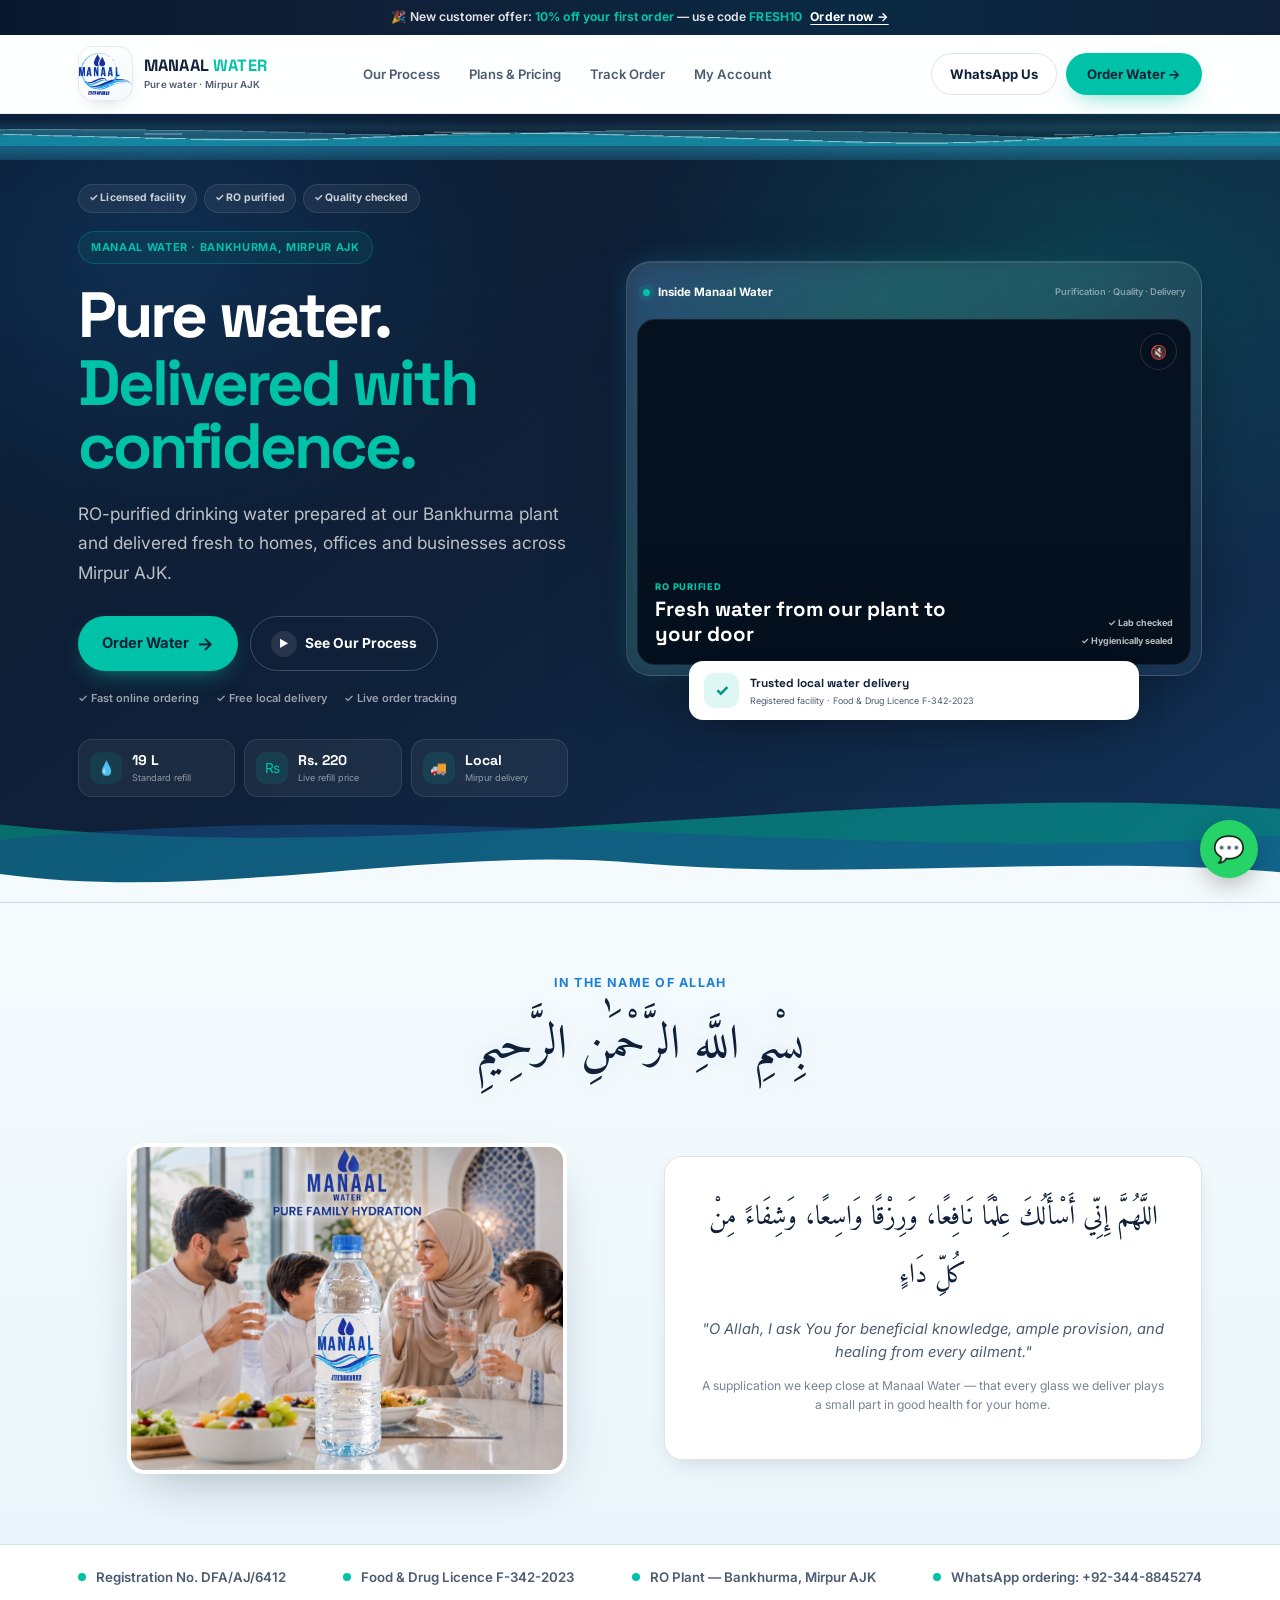
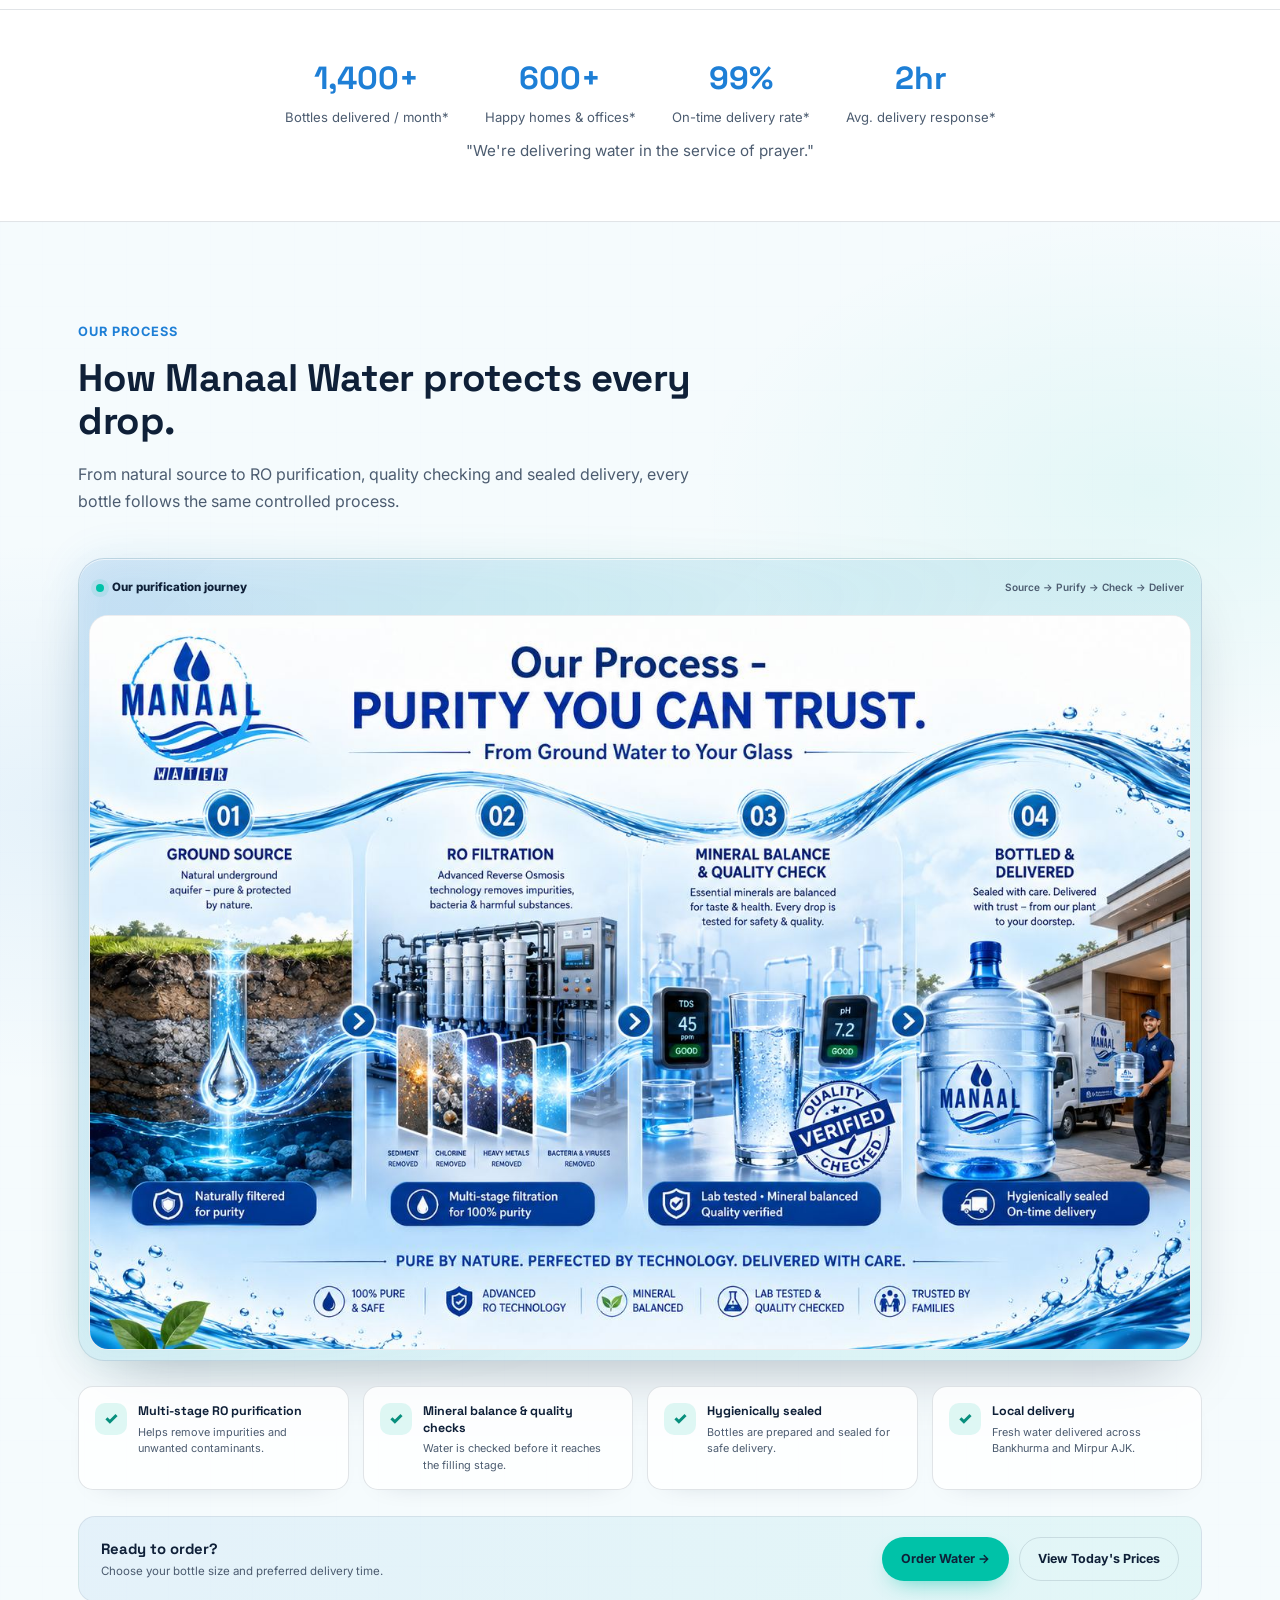
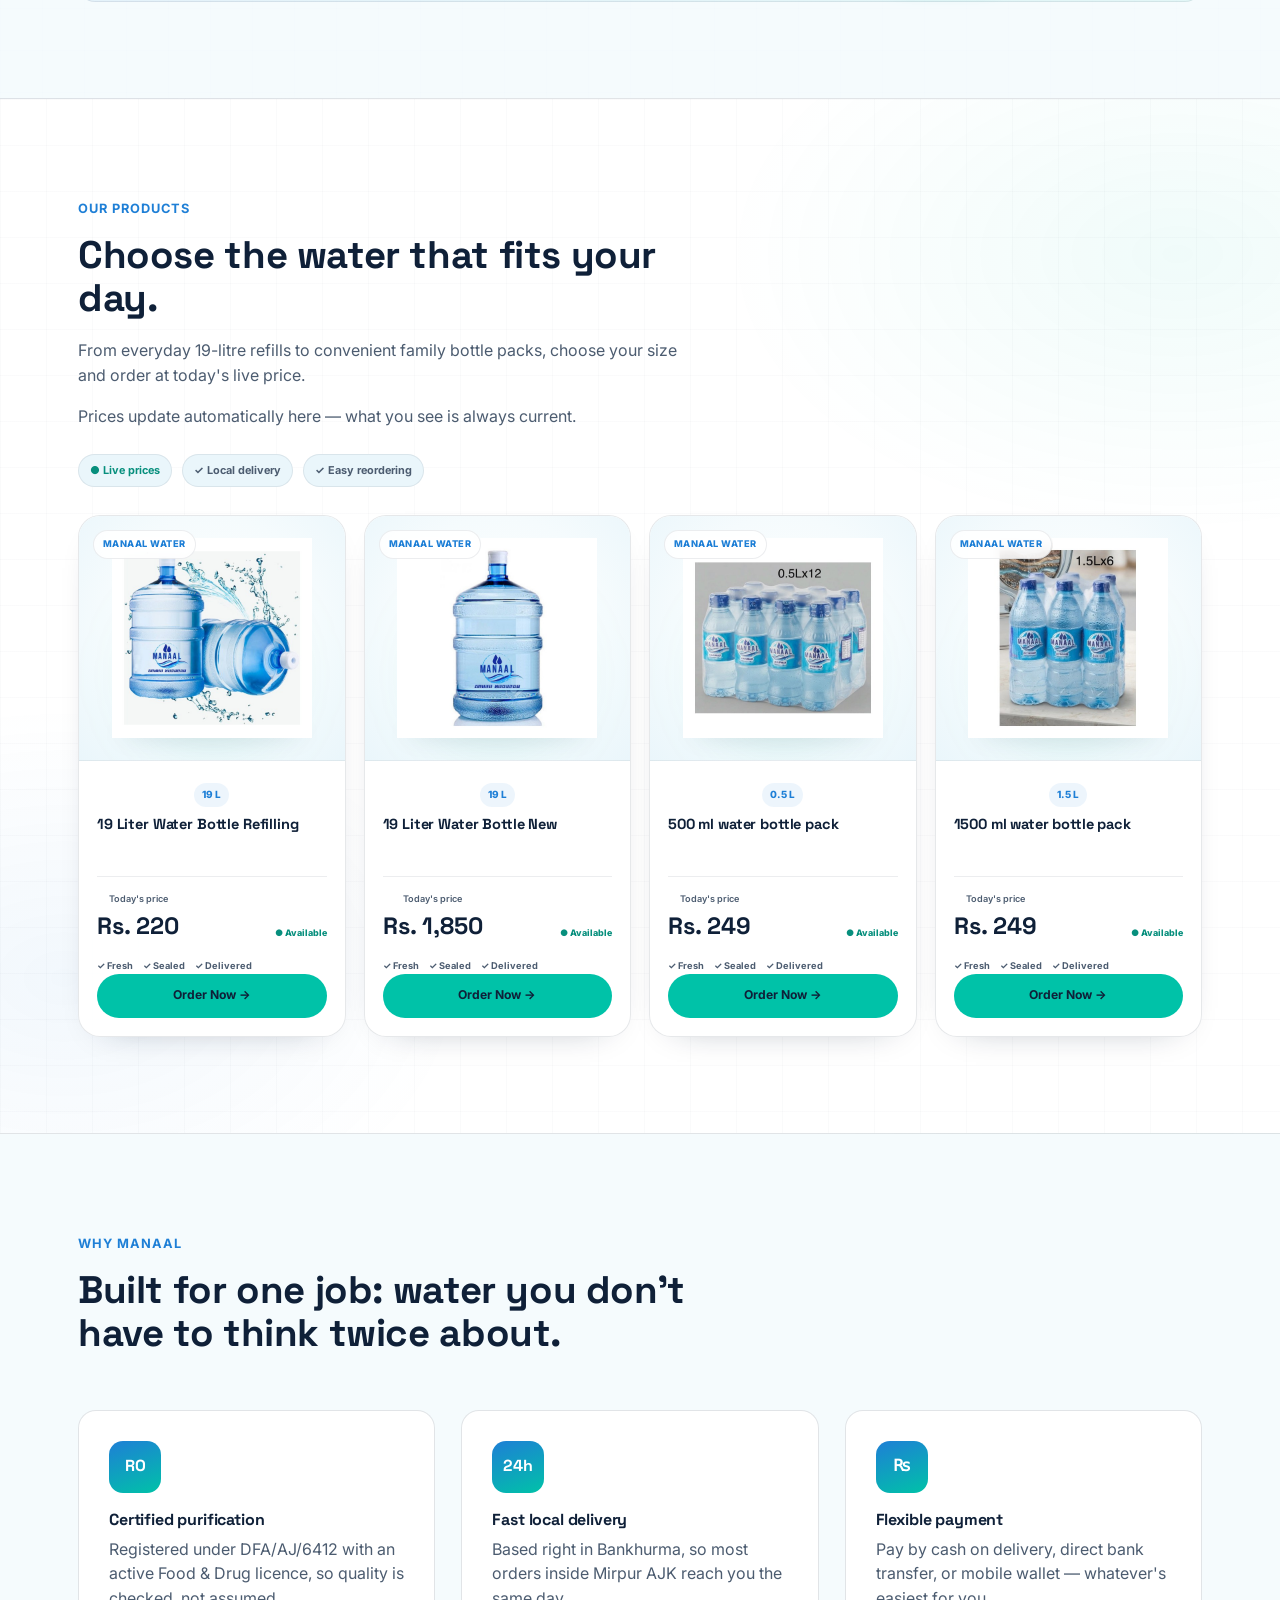
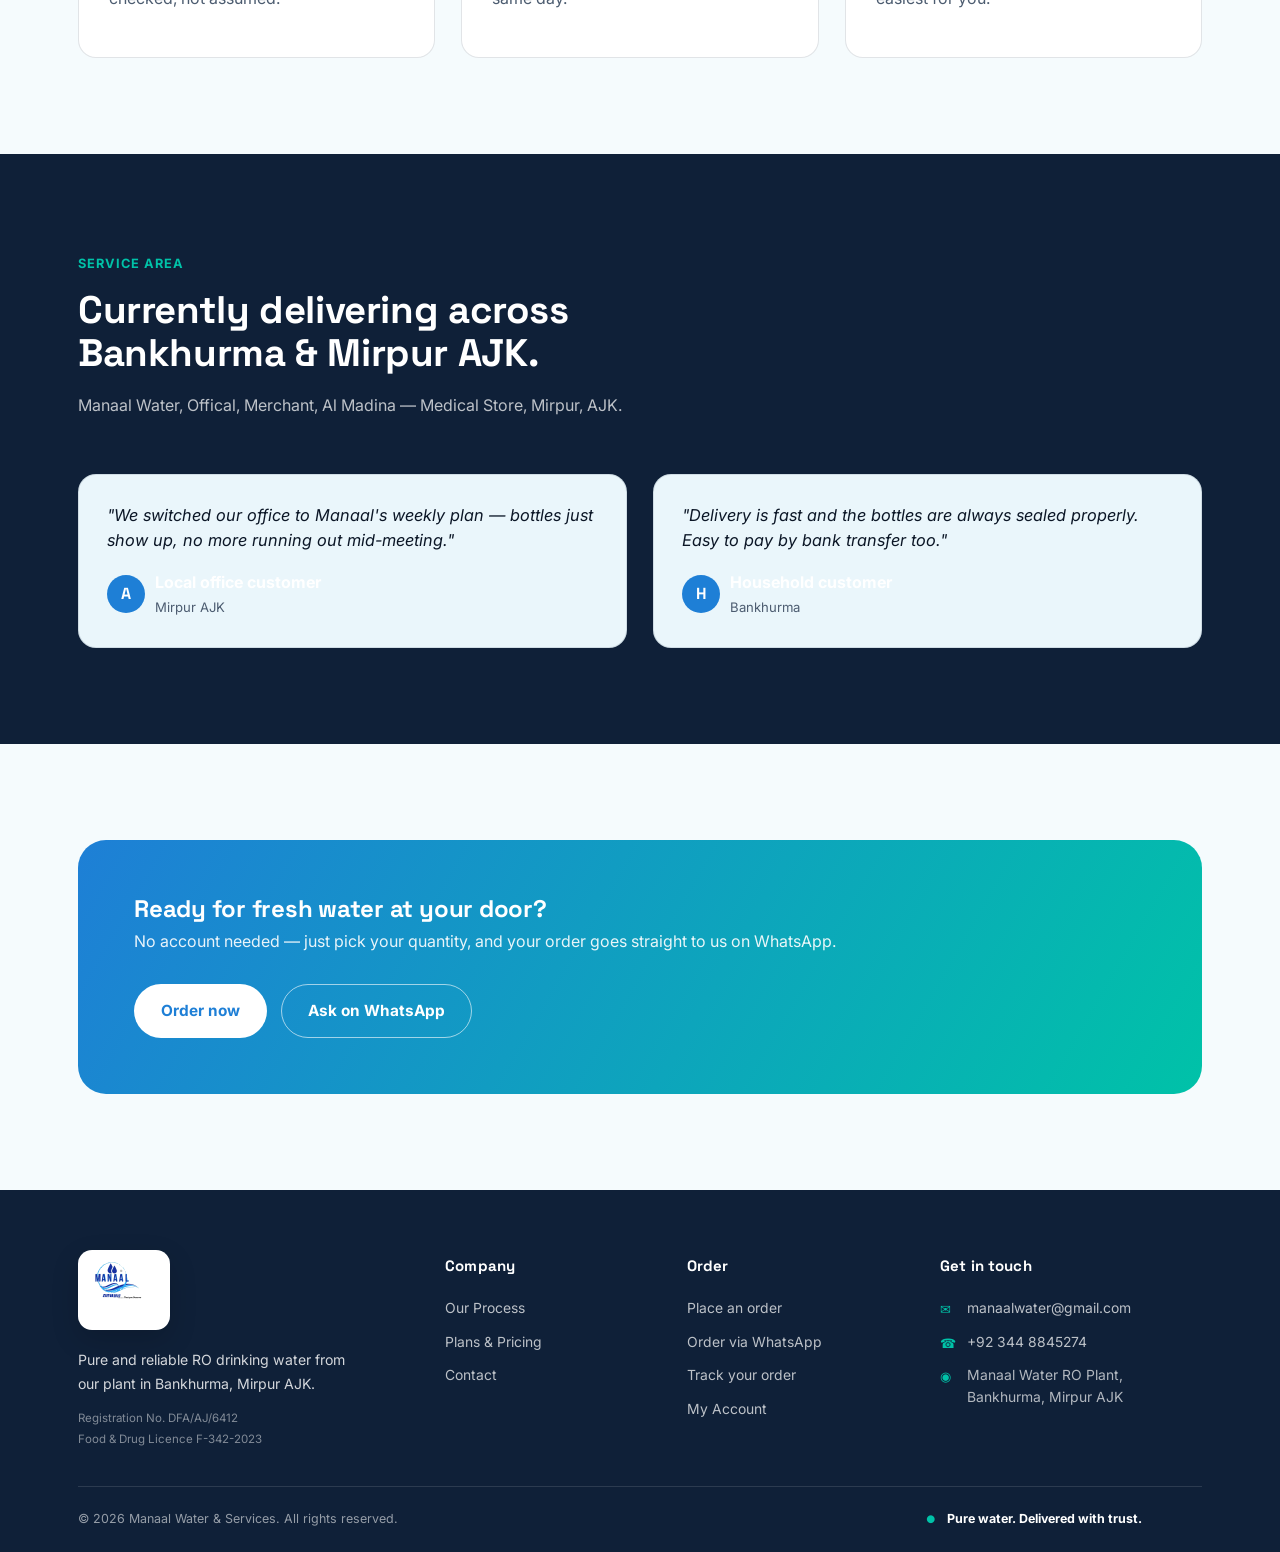
==== commit 1c0b3314: "Update index.html" ====
--- a/index.html
+++ b/index.html
@@ -429,18 +429,13 @@
 
 <div class="water-curtain" aria-hidden="true">
 
-  <div class="water-curtain" aria-hidden="true">
-
   <img
-    src="assets/header-water-wave.svg"
+    src="assets/manaal-river-wave.webp"
     alt=""
     class="header-water-wave"
   >
 
 </div>
-
-</div>
-
 
 
   <!-- ==================================================
--- a/assets/style.css
+++ b/assets/style.css
@@ -7052,3 +7052,117 @@
   }
 
 }
+/* =========================================================
+   REAL ANIMATED HEADER WATER WAVE
+   ========================================================= */
+
+.water-curtain{
+
+  position:relative;
+
+  width:100%;
+
+  height:46px;
+
+  margin-bottom:-46px;
+
+  overflow:hidden;
+
+  z-index:25;
+
+  pointer-events:none;
+
+  background:transparent;
+
+  box-shadow:none;
+
+}
+
+
+/* remove previous CSS-generated waves */
+
+.water-curtain::before,
+.water-curtain::after{
+
+  display:none !important;
+
+  content:none !important;
+
+}
+
+
+.water-curtain
+.water-stream,
+.water-curtain
+.water-drop{
+
+  display:none !important;
+
+}
+
+
+/* animated SVG water */
+
+.header-water-wave{
+
+  position:absolute;
+
+  left:0;
+
+  top:0;
+
+  width:100%;
+
+  height:100%;
+
+  display:block;
+
+  object-fit:fill;
+
+  pointer-events:none;
+
+}
+
+
+/* soften connection with hero */
+
+.water-curtain::after{
+
+  content:"" !important;
+
+  display:block !important;
+
+  position:absolute;
+
+  left:0;
+
+  right:0;
+
+  bottom:0;
+
+  height:10px;
+
+  background:
+
+    linear-gradient(
+      to bottom,
+      transparent,
+      rgba(15,32,56,.18)
+    );
+
+  pointer-events:none;
+
+}
+
+
+@media (max-width:640px){
+
+  .water-curtain{
+
+    height:34px;
+
+    margin-bottom:-34px;
+
+  }
+
+}
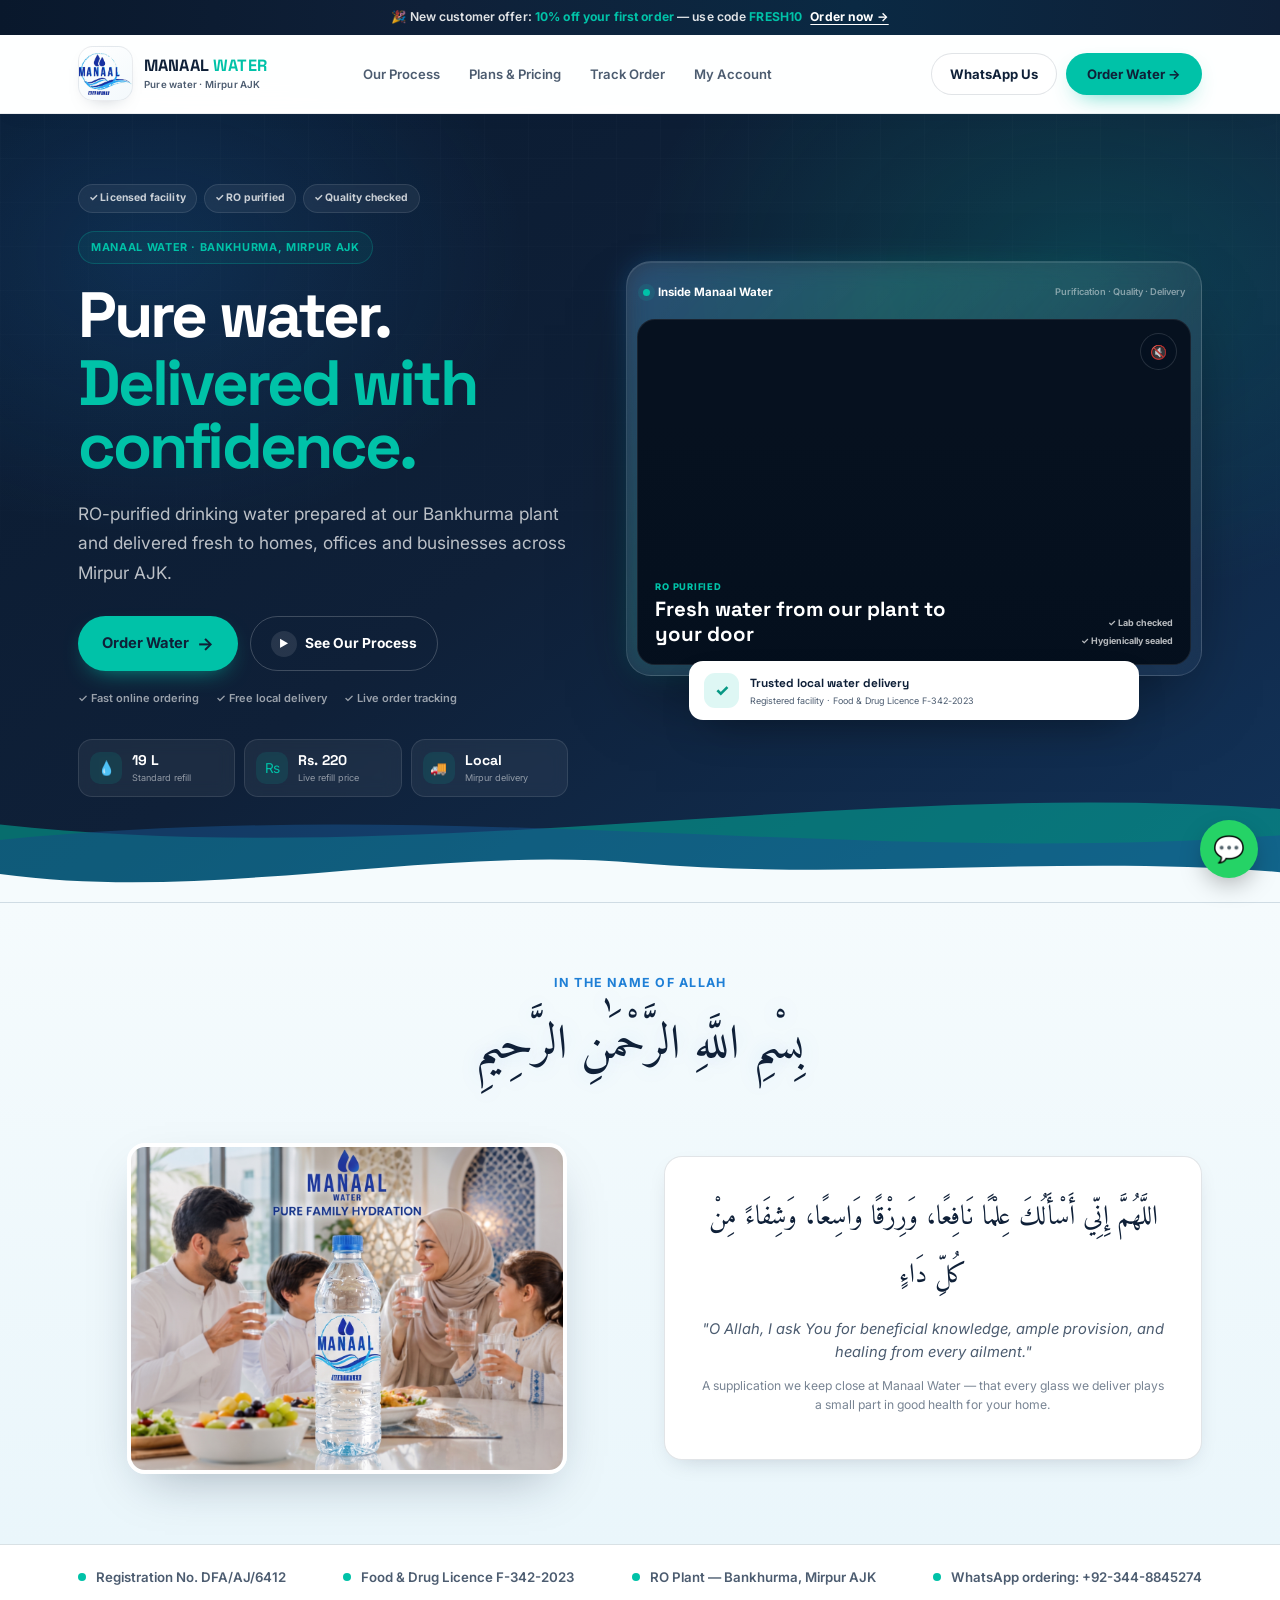
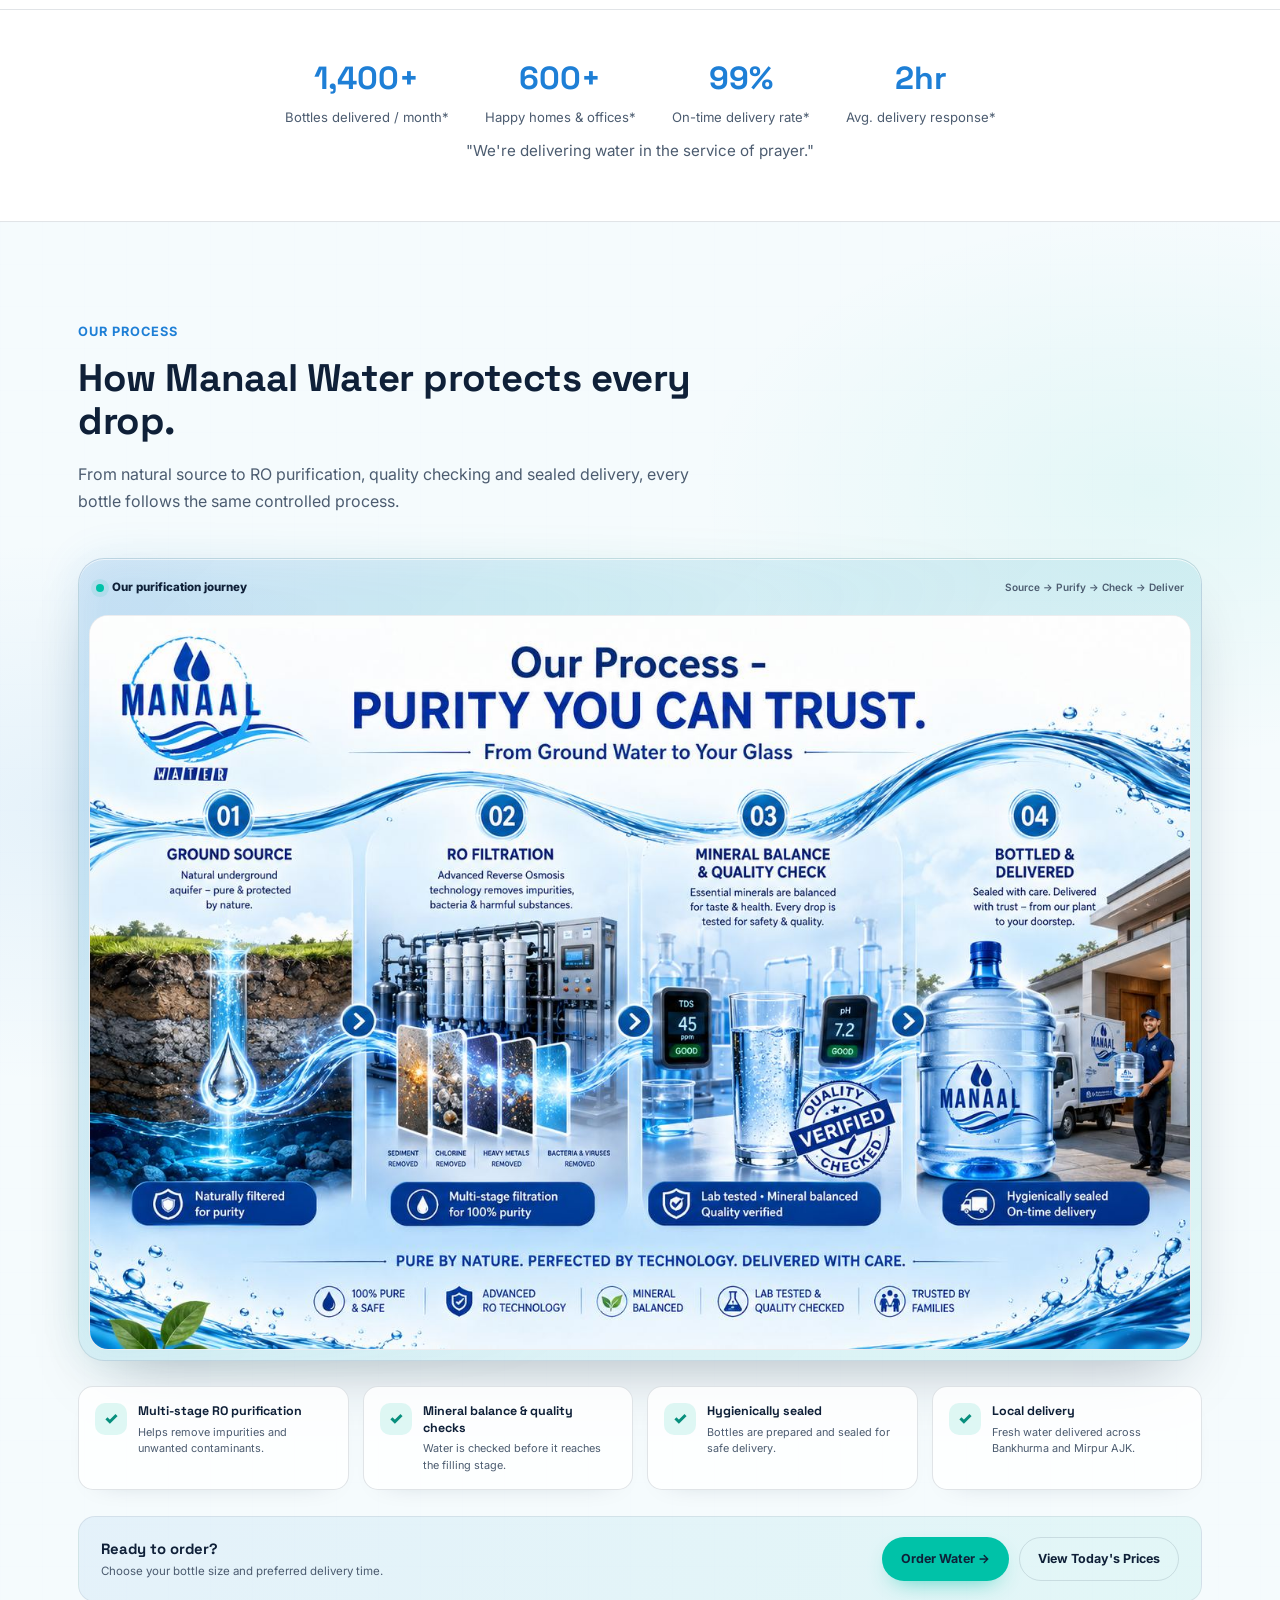
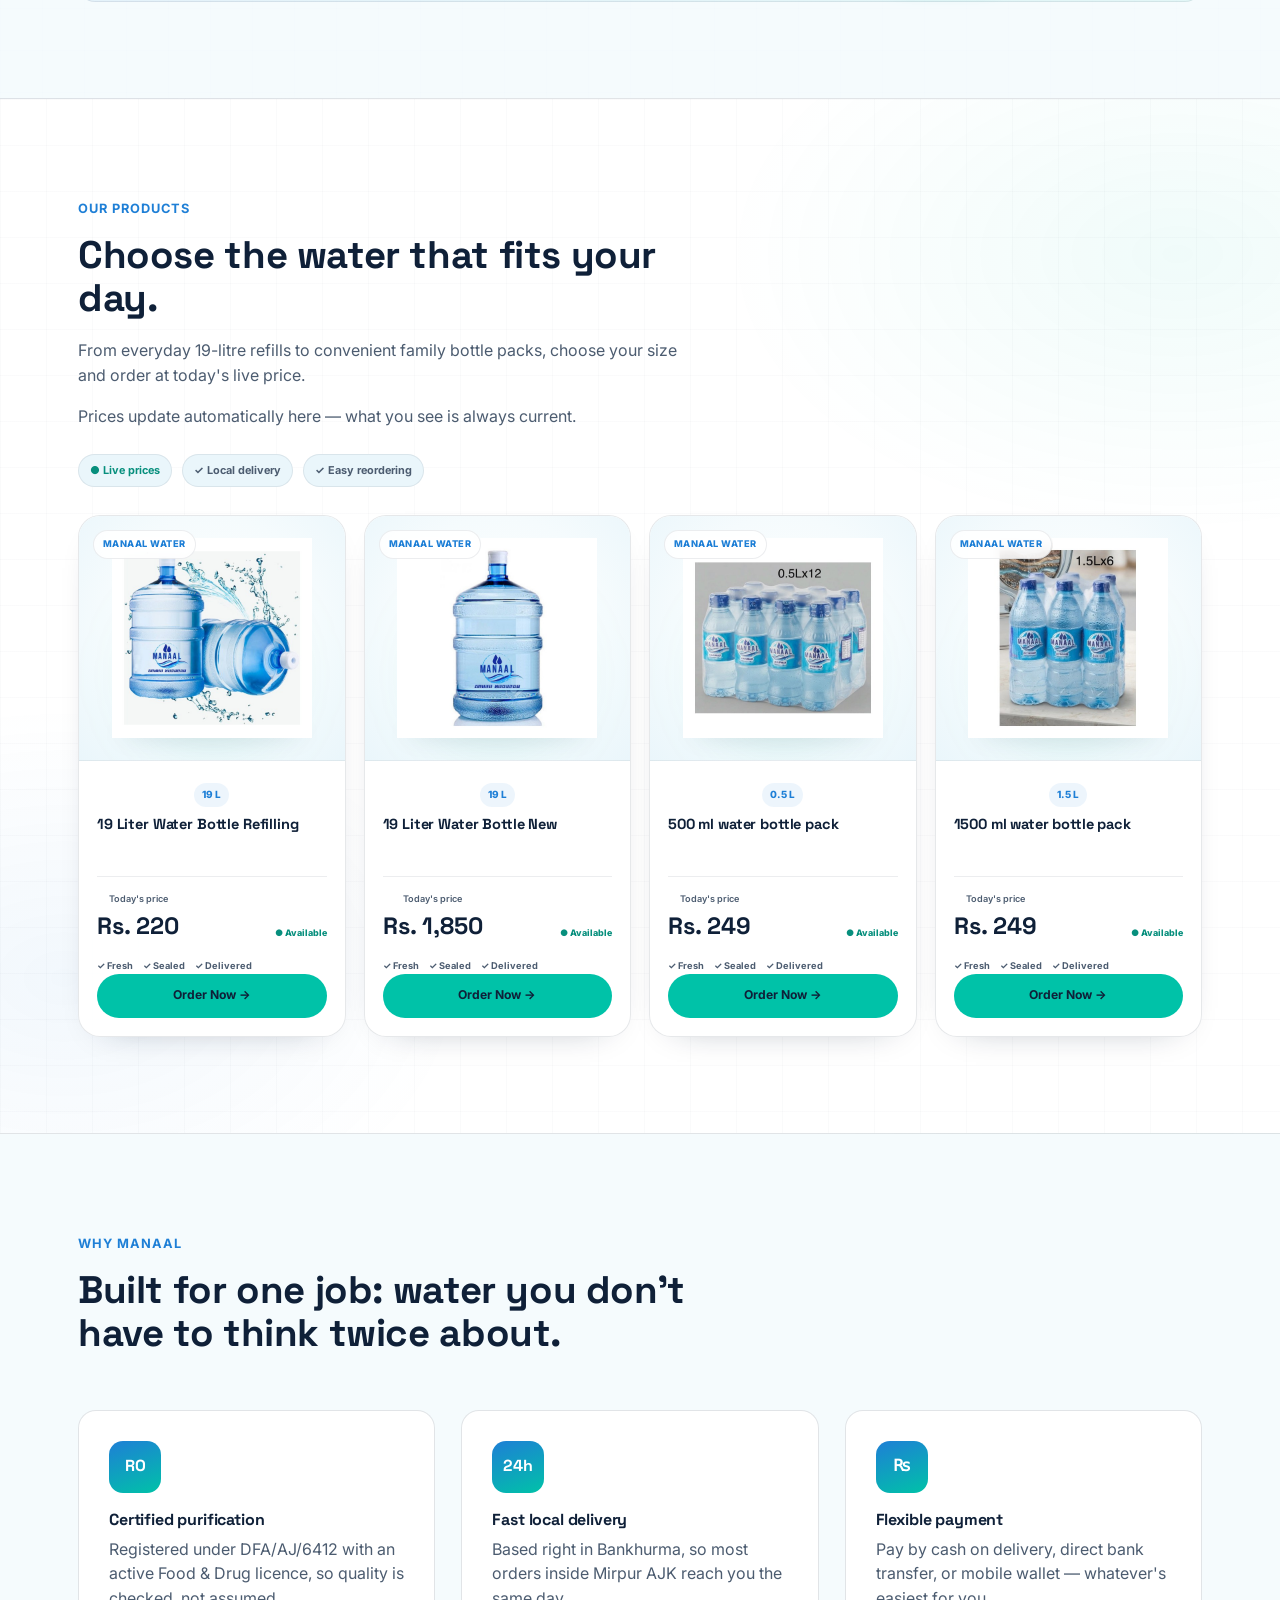
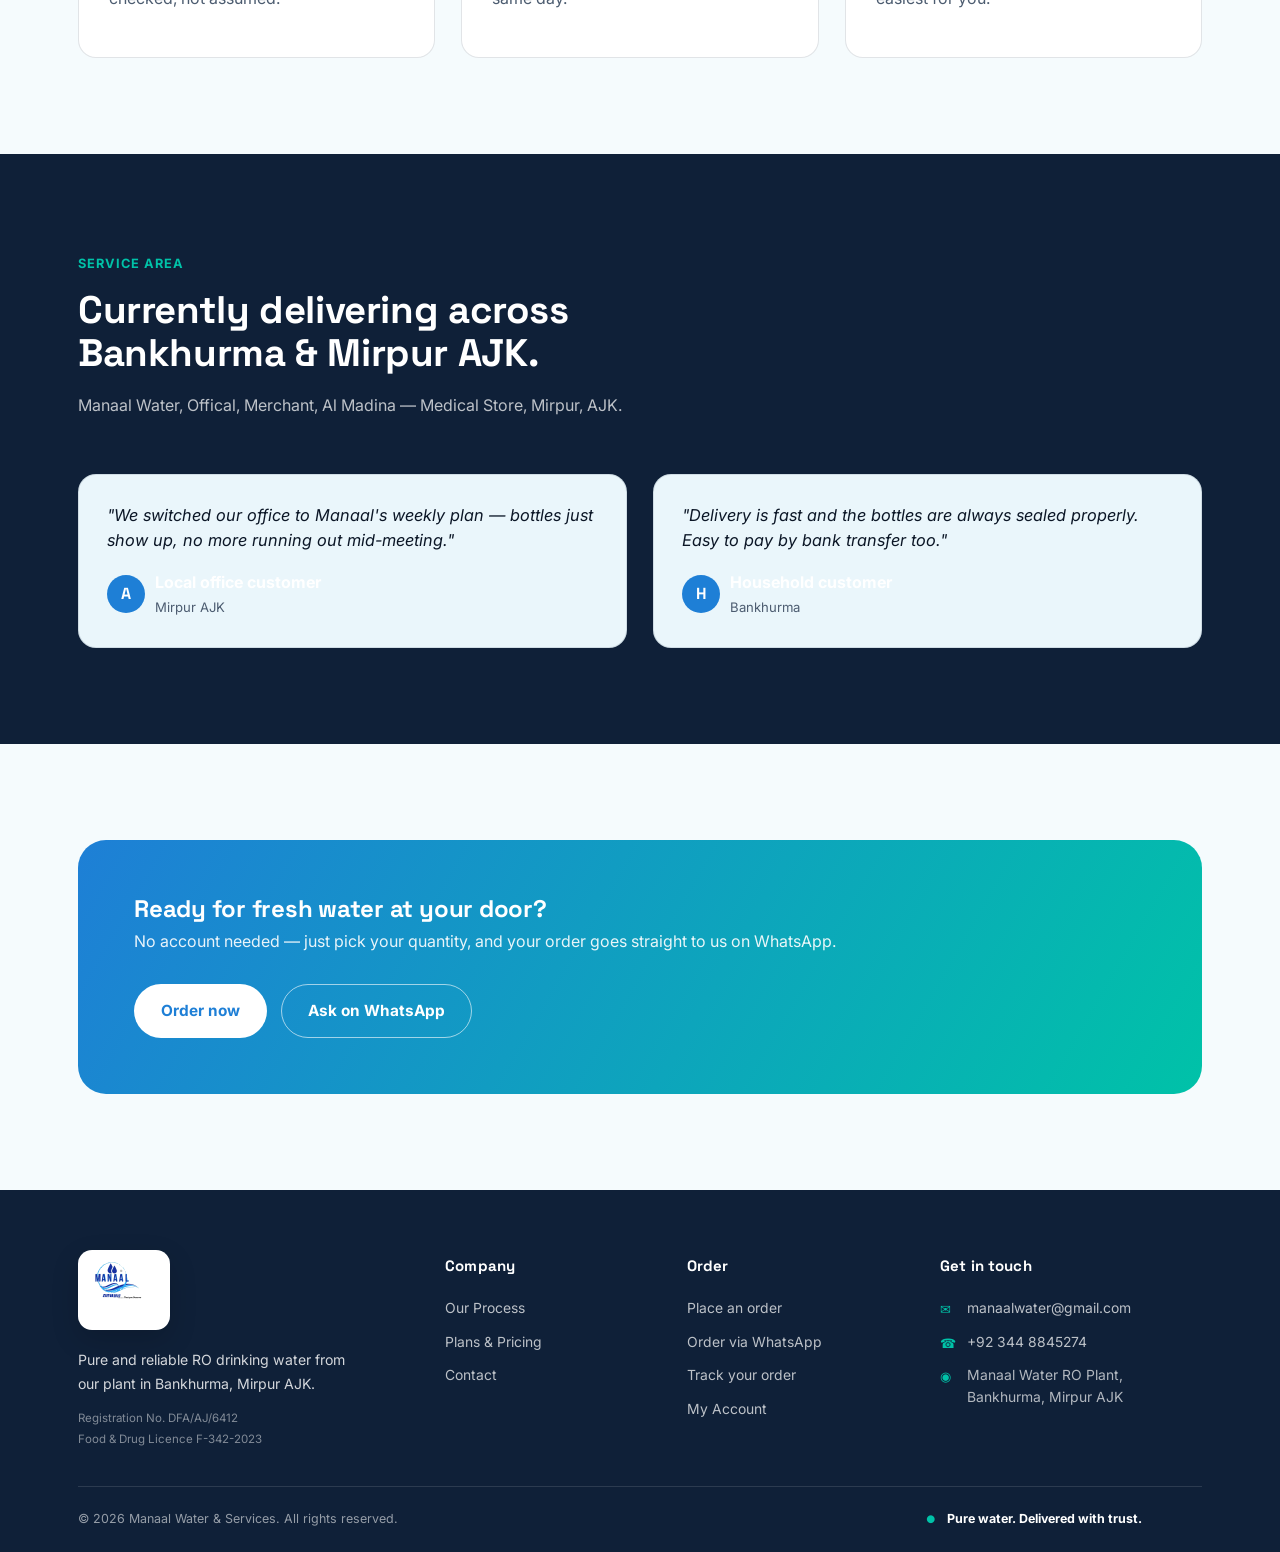
==== commit caecb366: "Update index.html" ====
--- a/index.html
+++ b/index.html
@@ -427,13 +427,27 @@
      WATER CURTAIN TRANSITION
 =================================================== -->
 
+<!-- ==================================================
+     ANIMATED WATER TRANSITION
+=================================================== -->
+
 <div class="water-curtain" aria-hidden="true">
 
-  <img
-    src="assets/manaal-river-wave.webp"
-    alt=""
-    class="header-water-wave"
-  >
+  <video
+    class="header-water-video"
+    autoplay
+    muted
+    loop
+    playsinline
+    preload="metadata"
+  >
+    <source
+      src="assets/header-ocean-water.mp4"
+      type="video/mp4"
+    >
+  </video>
+
+  <div class="header-water-blend"></div>
 
 </div>
 
--- a/assets/style.css
+++ b/assets/style.css
@@ -7166,3 +7166,120 @@
   }
 
 }
+/* =========================================================
+   FINAL REALISTIC HEADER RIVER WATER
+   ========================================================= */
+
+.water-curtain{
+
+  position:relative;
+
+  width:100%;
+
+  height:54px;
+
+  margin-bottom:-54px;
+
+  overflow:hidden;
+
+  z-index:25;
+
+  pointer-events:none;
+
+  background:transparent;
+
+  box-shadow:none;
+
+}
+
+
+/* completely disable older generated wave effects */
+
+.water-curtain::before,
+.water-curtain::after{
+
+  content:none !important;
+
+  display:none !important;
+
+}
+
+
+.water-curtain .water-stream,
+.water-curtain .water-drop{
+
+  display:none !important;
+
+}
+
+
+/* animated flowing water asset */
+
+.header-water-wave{
+
+  position:absolute;
+
+  left:0;
+
+  top:0;
+
+  width:100%;
+
+  height:100%;
+
+  display:block;
+
+  object-fit:fill;
+
+  pointer-events:none;
+
+  opacity:.95;
+
+}
+
+
+/* gently blend the water into the dark hero */
+
+.water-curtain{
+
+  -webkit-mask-image:
+    linear-gradient(
+      to bottom,
+      #000 0%,
+      #000 70%,
+      rgba(0,0,0,.75) 86%,
+      transparent 100%
+    );
+
+  mask-image:
+    linear-gradient(
+      to bottom,
+      #000 0%,
+      #000 70%,
+      rgba(0,0,0,.75) 86%,
+      transparent 100%
+    );
+
+}
+
+
+@media (max-width:640px){
+
+  .water-curtain{
+
+    height:42px;
+
+    margin-bottom:-42px;
+
+  }
+
+
+  .header-water-wave{
+
+    width:115%;
+
+    left:-7.5%;
+
+  }
+
+}
